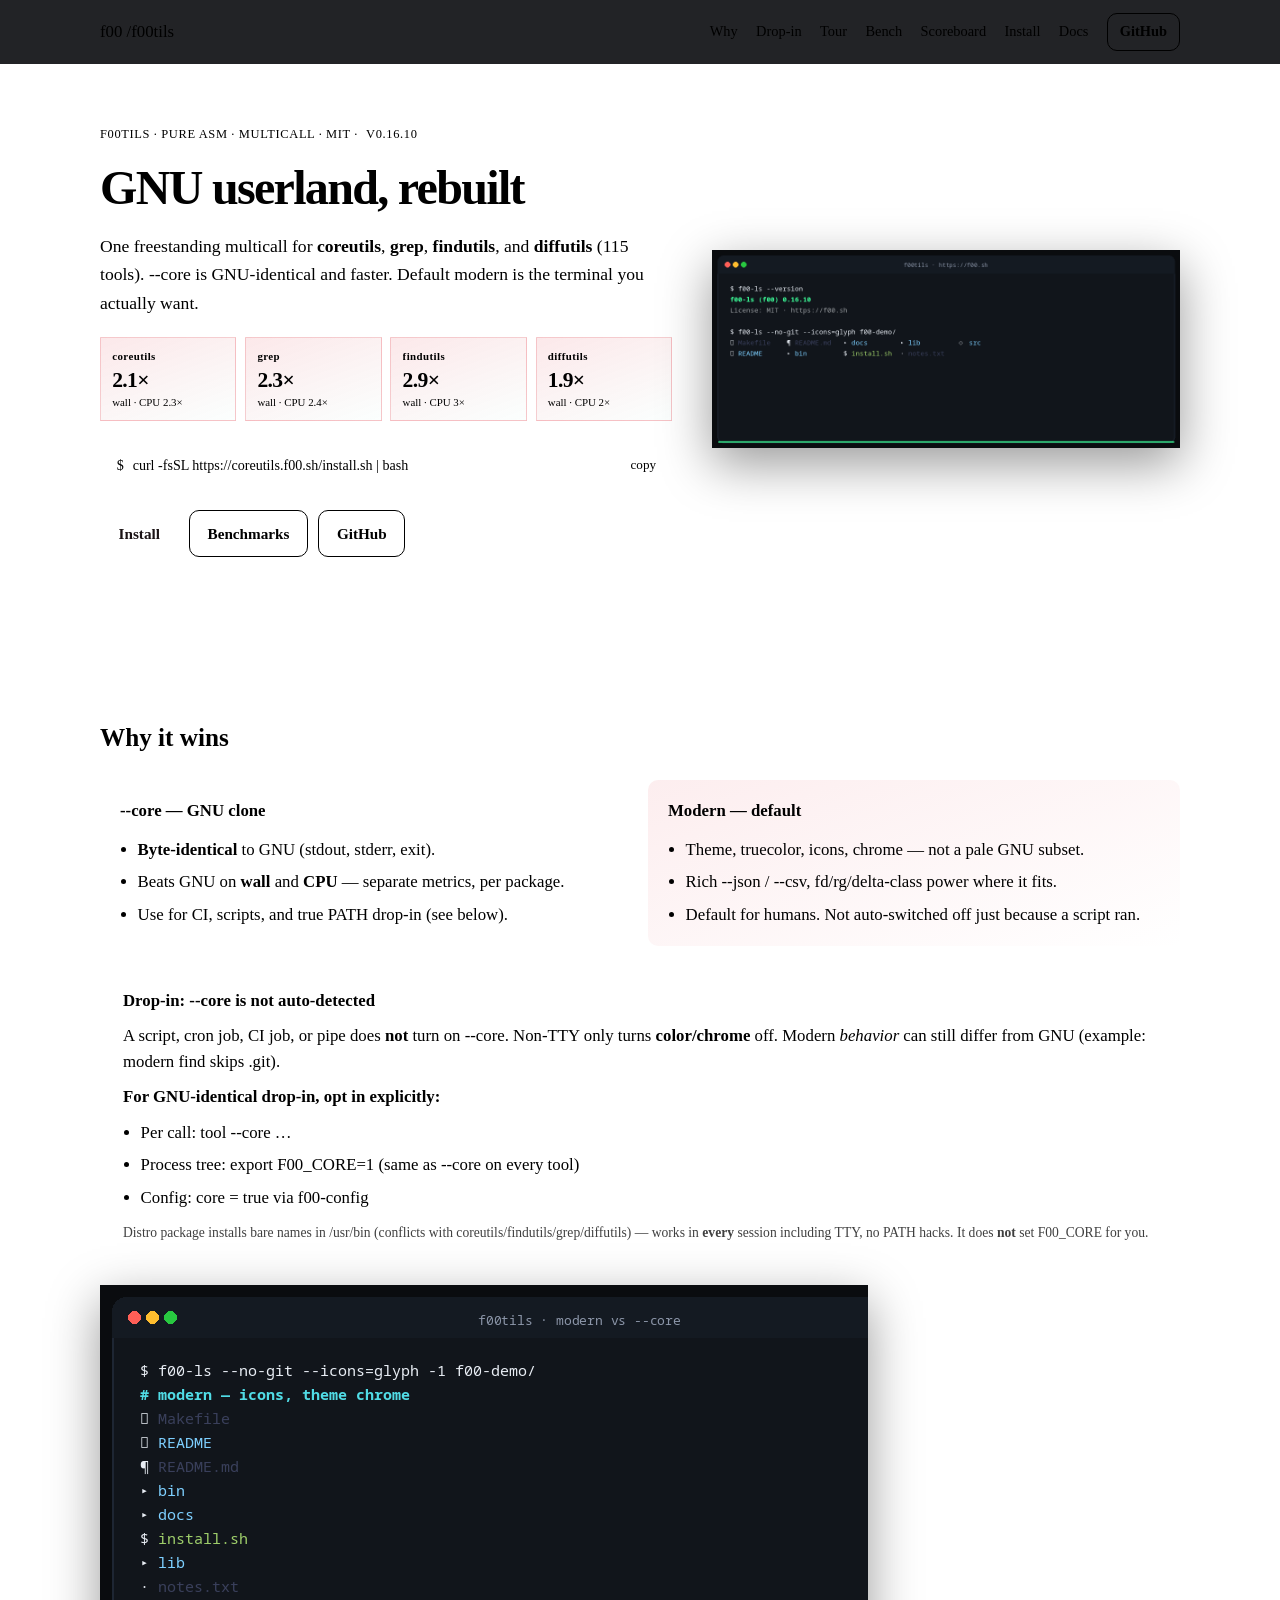
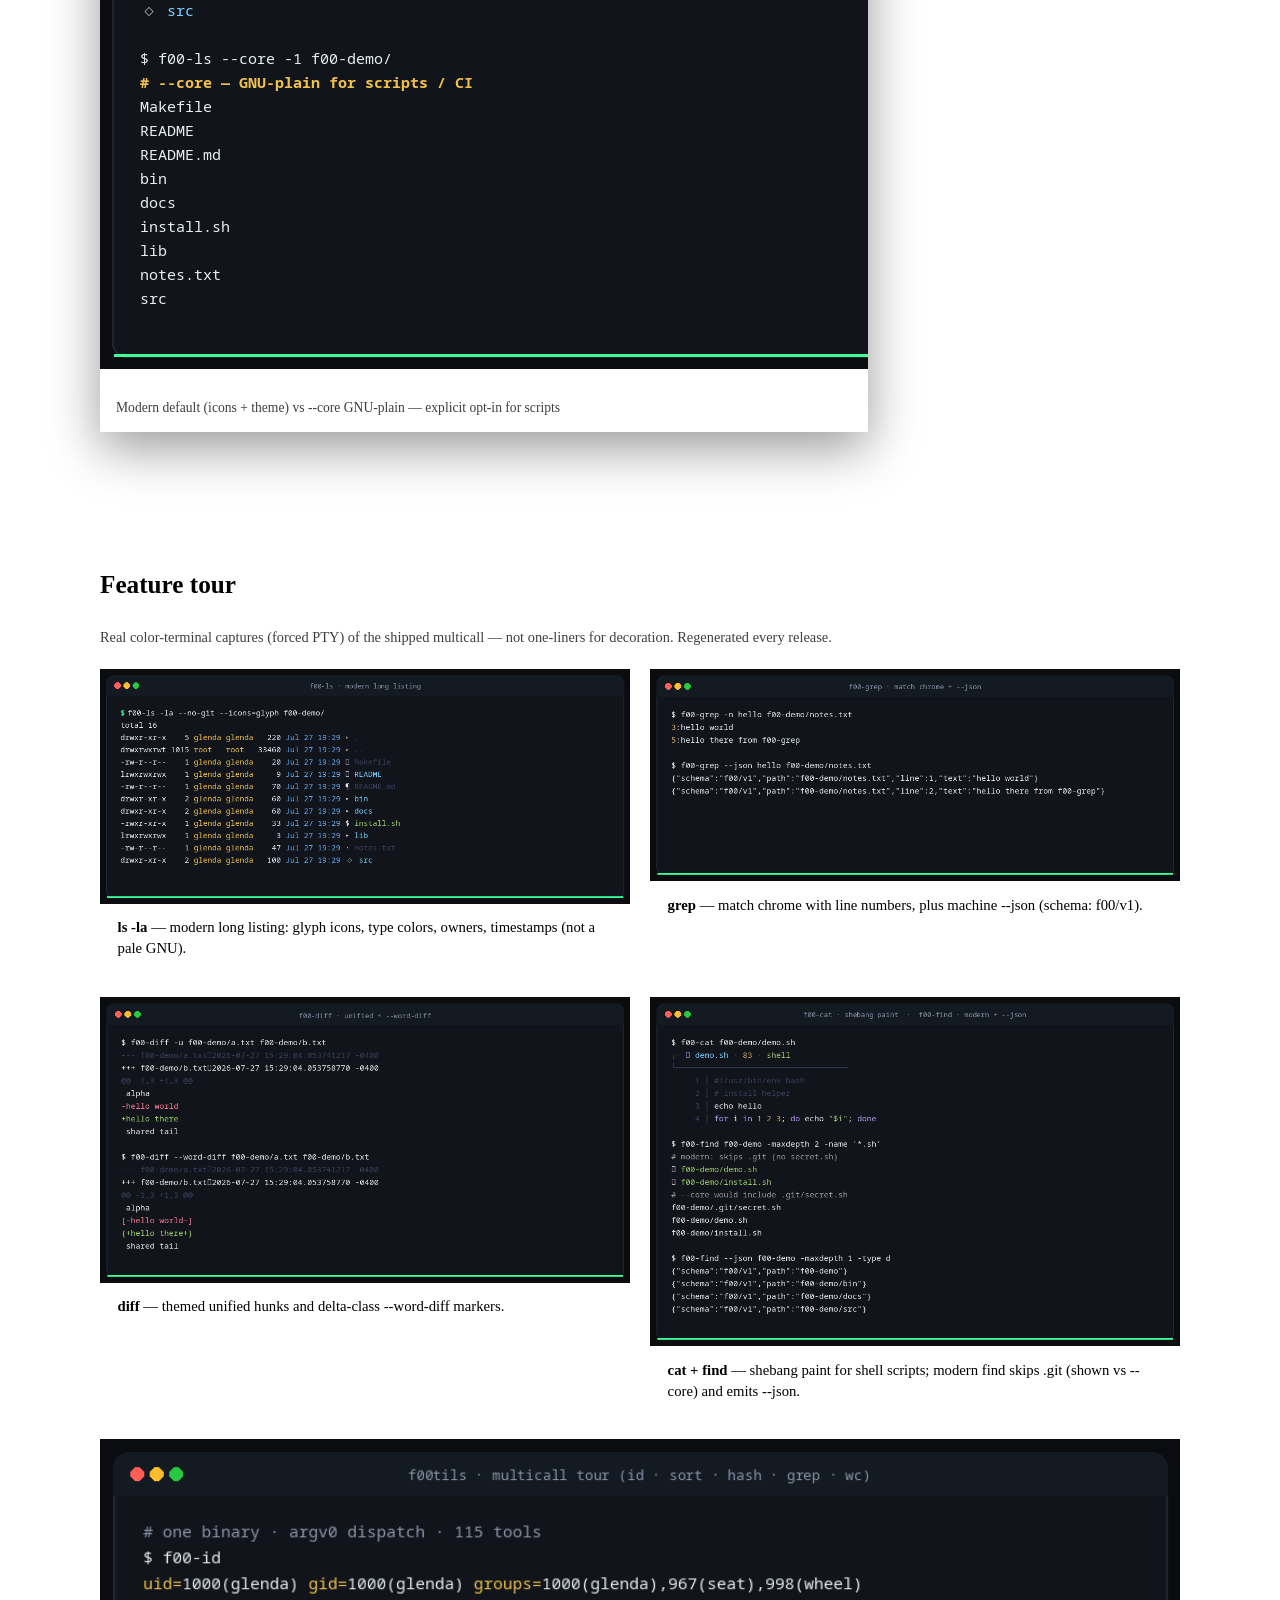
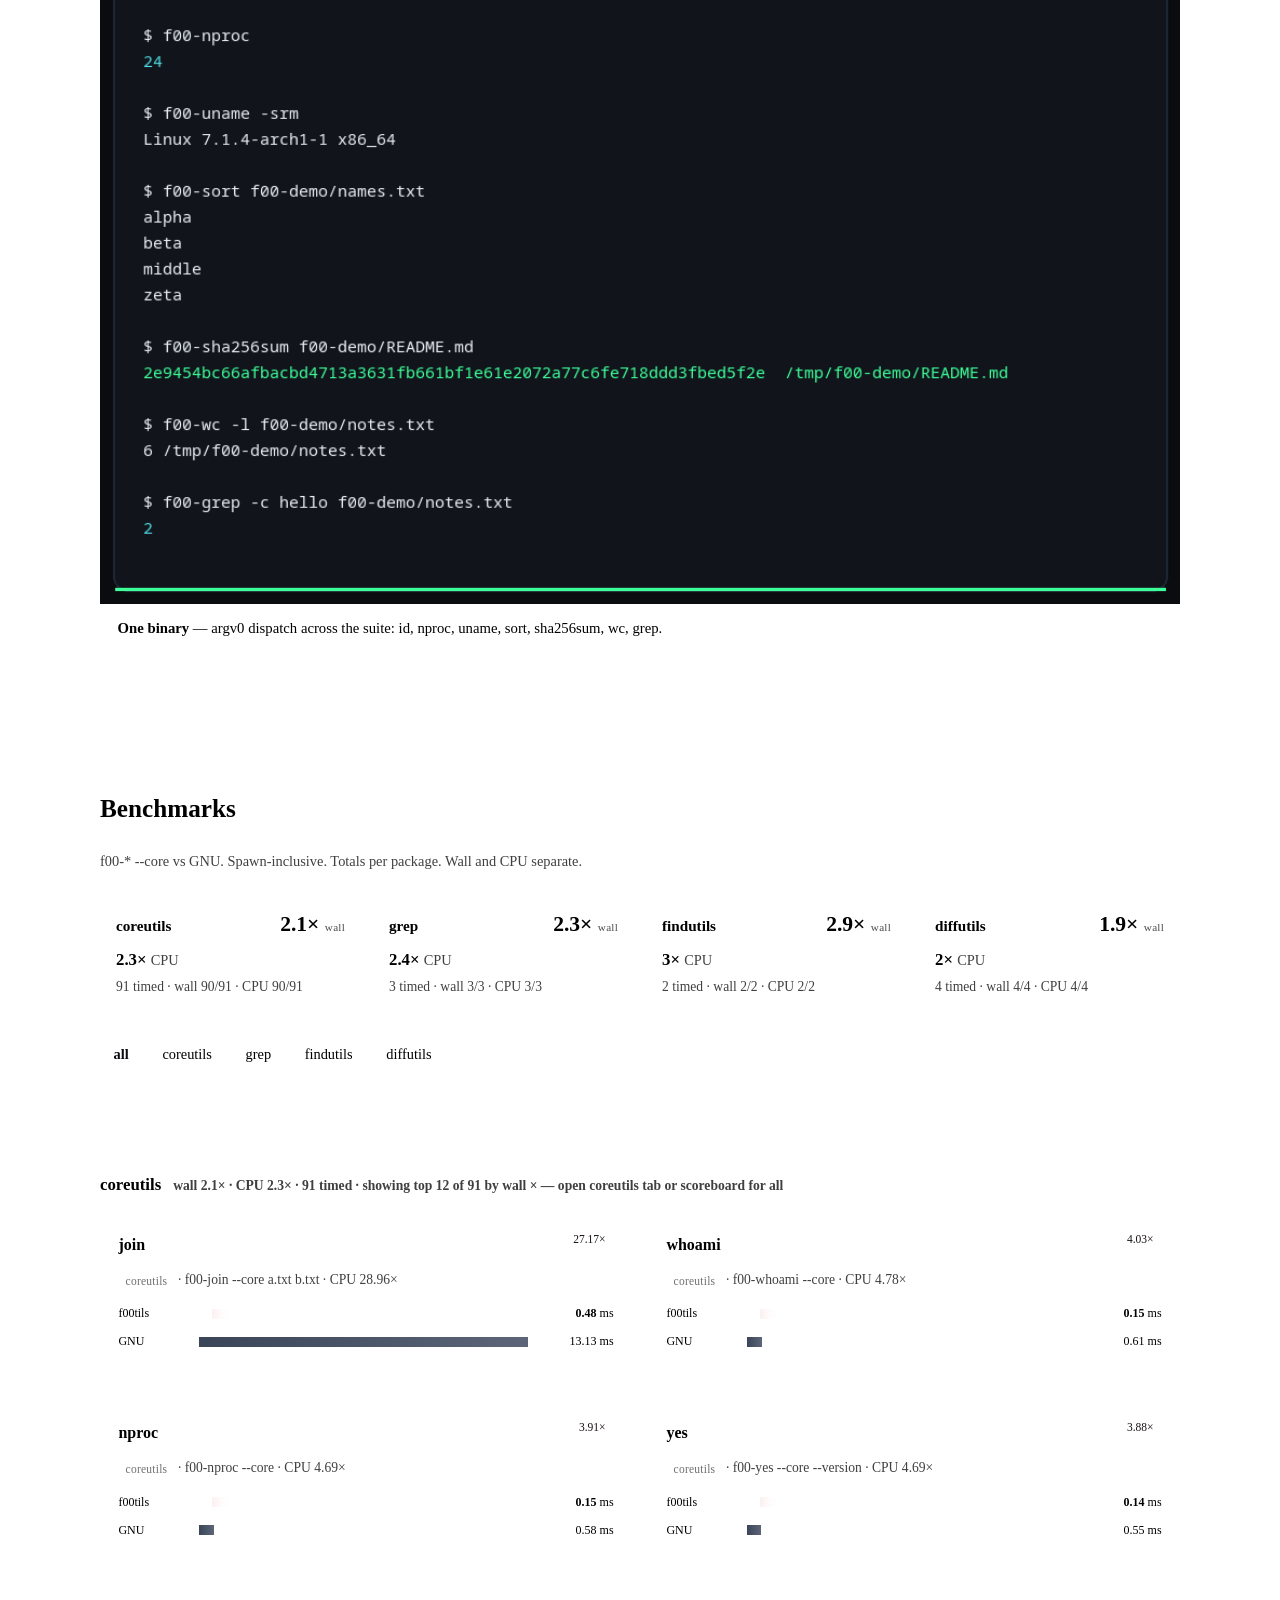
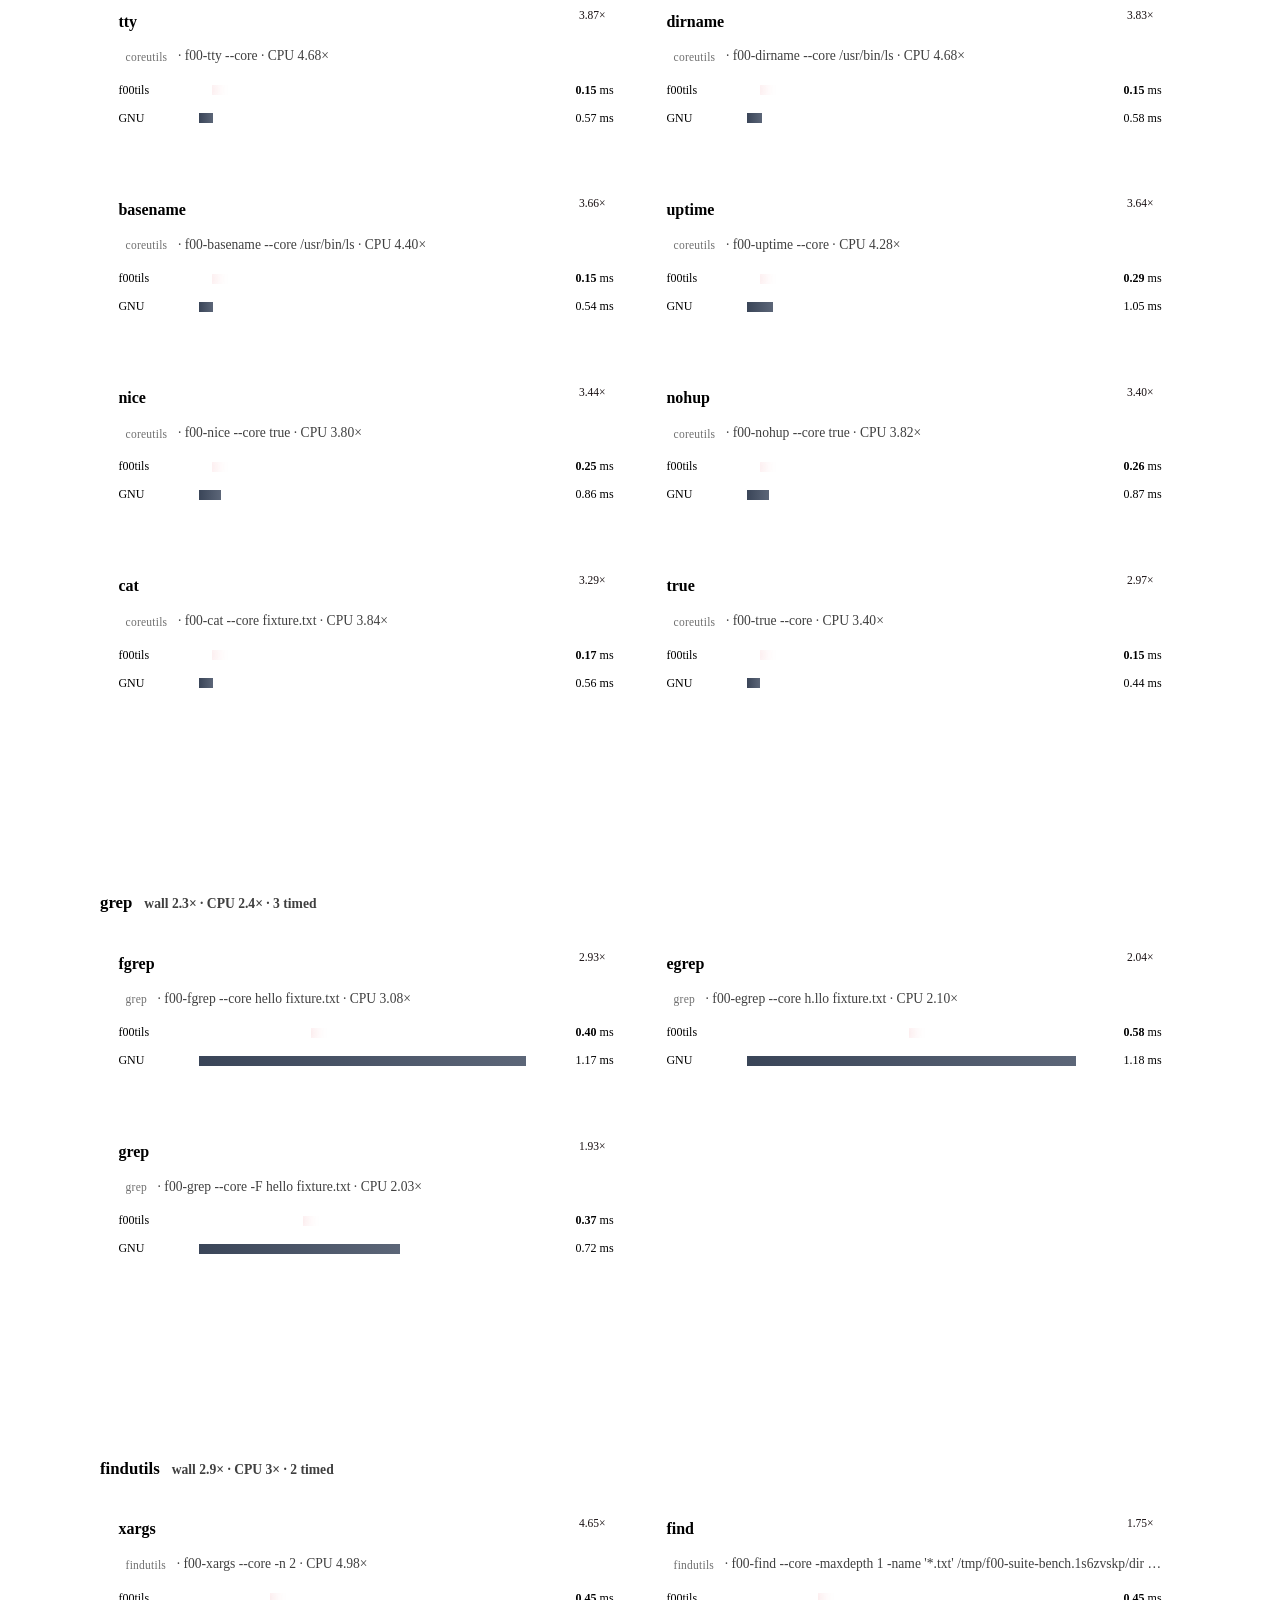
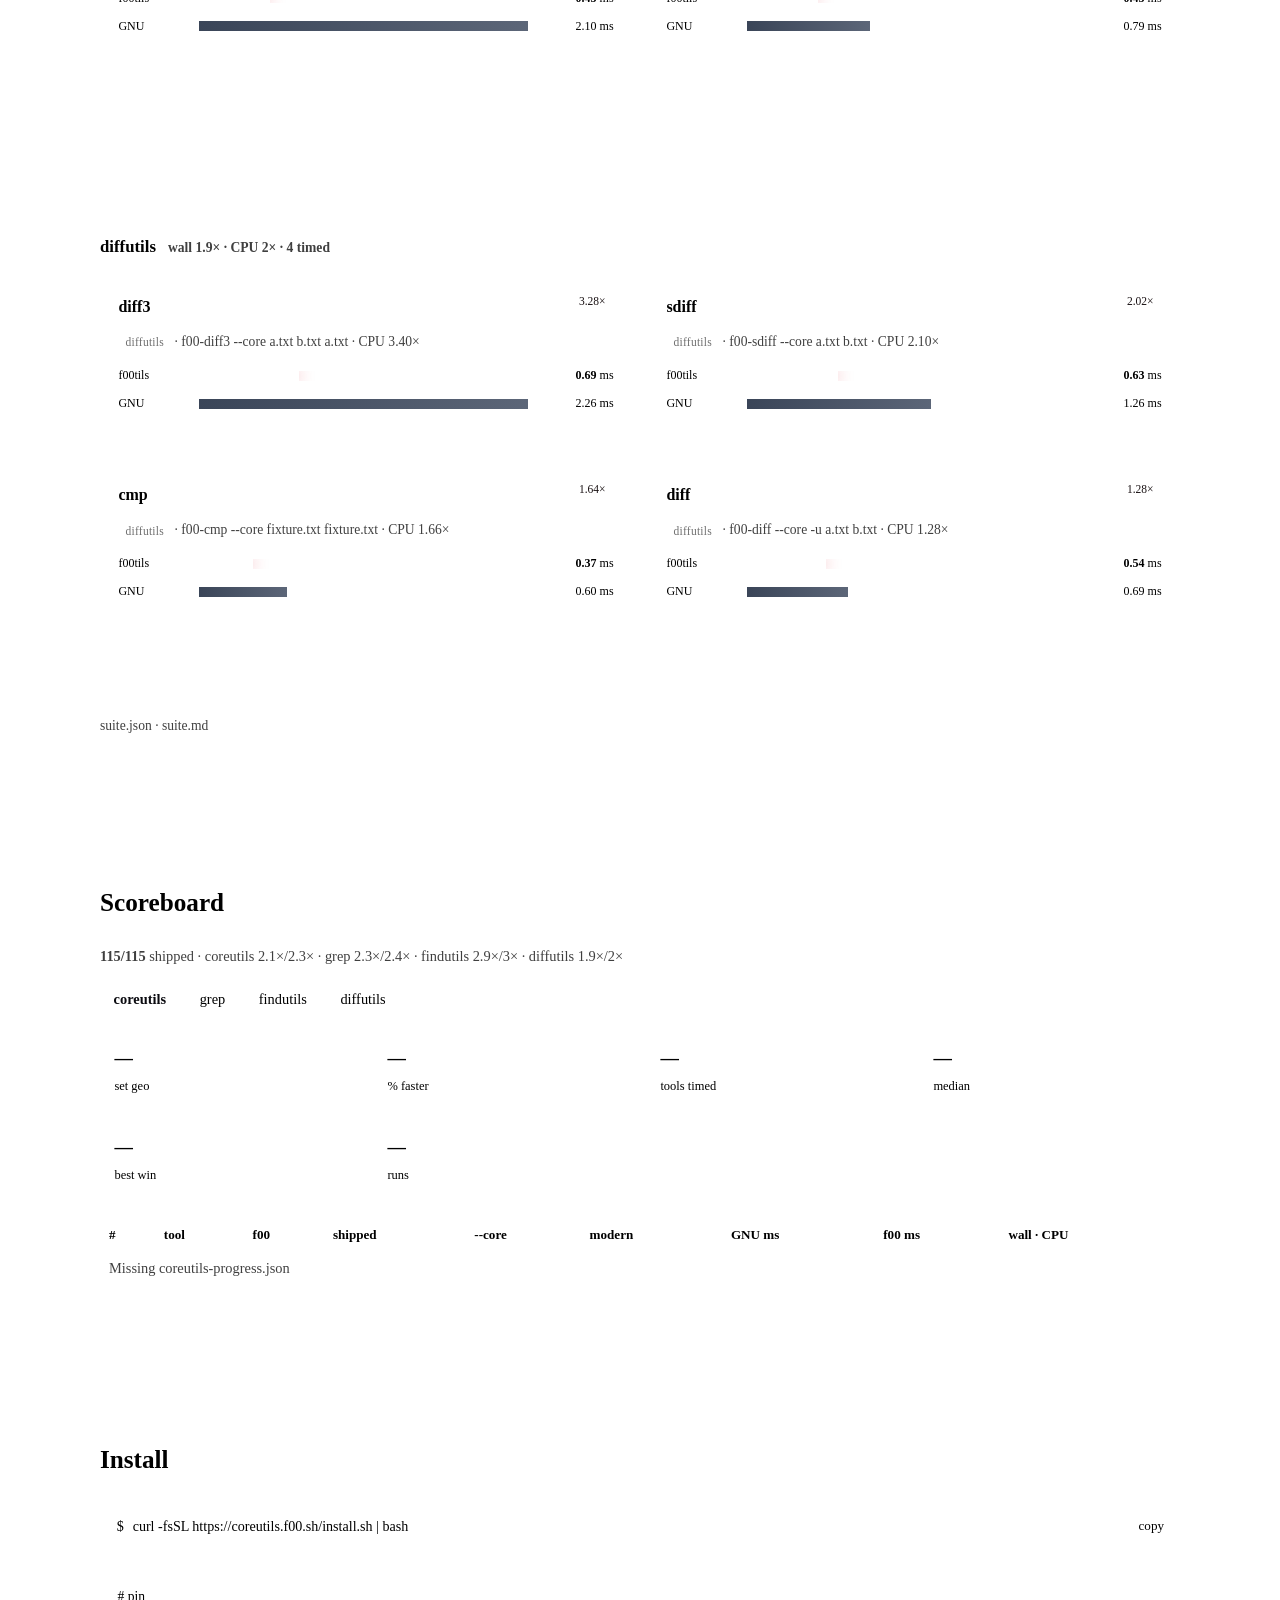
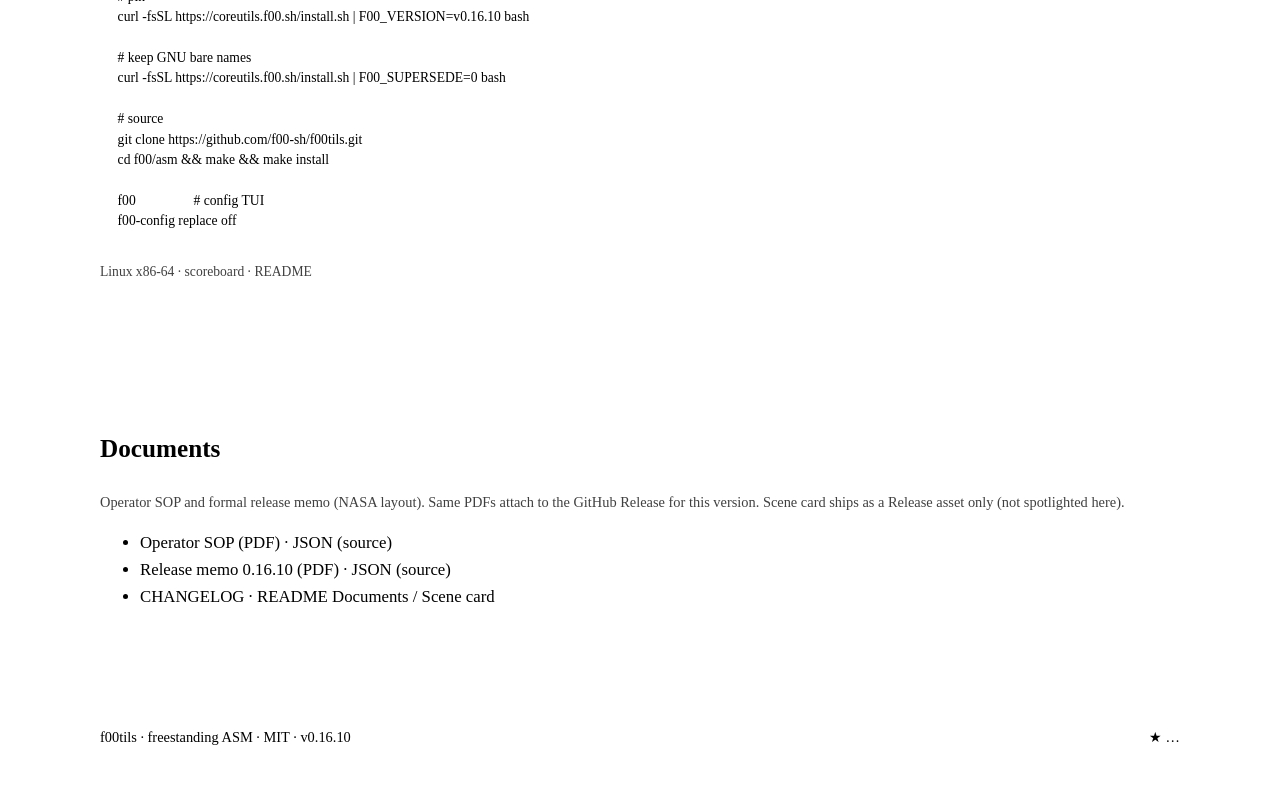
==== site/index.html @ 1bbc2651 "feat: f00 home logo + footer star counts" ====
<!DOCTYPE html>
<html lang="en">
<head>
  <meta charset="utf-8" />
  <meta name="viewport" content="width=device-width, initial-scale=1" />
  <title>f00tils — freestanding assembly GNU userland</title>
  <meta name="description" content="115 GNU tools in one freestanding x86-64 ASM multicall. --core: byte-identical and faster. Modern: themed terminal UX." />
  <meta name="theme-color" content="#2096EE" />
  <link rel="canonical" href="https://coreutils.f00.sh/" />
  <link rel="icon" href="assets/favicon.svg" type="image/svg+xml" />
  <link rel="icon" href="assets/favicon-32.png" type="image/png" sizes="32x32" />
  <link rel="apple-touch-icon" href="assets/apple-touch-icon.png" sizes="180x180" />
  <link rel="manifest" href="manifest.webmanifest" />
  <meta property="og:title" content="f00tils" />
  <meta property="og:description" content="--core beats GNU wall+CPU. Modern default is the terminal you want." />
  <meta property="og:url" content="https://coreutils.f00.sh/" />
  <meta property="og:image" content="https://coreutils.f00.sh/assets/og.png" />
  <meta name="twitter:card" content="summary_large_image" />
  <meta name="twitter:image" content="https://coreutils.f00.sh/assets/og.png" />
  <link rel="stylesheet" href="https://f00.sh/theme/f00-theme.css" />
  <link rel="stylesheet" href="styles.css" />
</head>
<body>
  <a class="skip-link" href="#main">Skip to content</a>
  <header class="site-header">
    <div class="wrap header-inner">
      <a class="brand" href="https://f00.sh/" aria-label="f00 home">
        <span class="brand-mark">f00</span>
        <span class="brand-sub">/f00tils</span>
      </a>
      <nav class="site-nav nav" id="site-nav" aria-label="Primary">
        <a href="#why">Why</a>
        <a href="#drop-in">Drop-in</a>
        <a href="#tour">Tour</a>
        <a href="#benchmarks">Bench</a>
        <a href="#scoreboard">Scoreboard</a>
        <a href="#install">Install</a>
        <a href="#documents">Docs</a>
        <a class="btn btn-ghost btn-sm" href="https://github.com/f00-sh/f00tils">GitHub</a>
      </nav>
    </div>
  </header>

  <main id="main">
    <section class="hero" id="top">
      <div class="wrap hero-grid">
        <div class="hero-copy">
          <p class="eyebrow">f00tils · pure ASM · multicall · MIT · <span data-version>v0.16.10</span></p>
          <h1>GNU userland, rebuilt</h1>
          <p class="lead">
            One freestanding multicall for <strong>coreutils</strong>, <strong>grep</strong>,
            <strong>findutils</strong>, and <strong>diffutils</strong> (115 tools).
            <code class="mono">--core</code> is GNU-identical and faster.
            Default modern is the terminal you actually want.
          </p>

          <div class="hero-pkg-grid" id="hero-pkg-grid" aria-label="Speed vs GNU by package">
            <article class="hero-pkg-tile" data-pkg="coreutils">
              <span class="hero-pkg-name">coreutils</span>
              <span class="hero-pkg-wall">2.6×</span>
              <span class="hero-pkg-meta">wall · CPU 2.8×</span>
            </article>
            <article class="hero-pkg-tile" data-pkg="grep">
              <span class="hero-pkg-name">grep</span>
              <span class="hero-pkg-wall">9×</span>
              <span class="hero-pkg-meta">wall · CPU 10.1×</span>
            </article>
            <article class="hero-pkg-tile" data-pkg="findutils">
              <span class="hero-pkg-name">findutils</span>
              <span class="hero-pkg-wall">3.6×</span>
              <span class="hero-pkg-meta">wall · CPU 3.7×</span>
            </article>
            <article class="hero-pkg-tile" data-pkg="diffutils">
              <span class="hero-pkg-name">diffutils</span>
              <span class="hero-pkg-wall">2×</span>
              <span class="hero-pkg-meta">wall · CPU 2.1×</span>
            </article>
          </div>

          <div class="install-block">
            <div class="install-row">
              <div class="install-cmd">
                <span class="dollar">$</span>
                <code id="install-line">curl -fsSL https://coreutils.f00.sh/install.sh | bash</code>
              </div>
              <button type="button" class="copy-btn" data-copy="#install-line">copy</button>
            </div>
          </div>
          <div class="hero-actions">
            <a class="btn btn-primary" href="#install">Install</a>
            <a class="btn btn-ghost" href="#benchmarks">Benchmarks</a>
            <a class="btn btn-ghost" href="https://github.com/f00-sh/f00tils">GitHub</a>
          </div>
        </div>
        <div class="hero-visual">
          <figure class="shot-frame">
            <img
              class="shot"
              src="assets/screenshots/hero.png"
              width="1040"
              height="440"
              alt="f00tils 0.16.10 version and modern f00-ls with glyph icons in a color terminal"
              loading="eager"
            />
          </figure>
        </div>
      </div>
    </section>

    <section class="section" id="why">
      <div class="wrap">
        <h2>Why it wins</h2>
        <div class="why-grid">
          <article class="why-card">
            <h3><code class="mono">--core</code> — GNU clone</h3>
            <ul class="why-list">
              <li><strong>Byte-identical</strong> to GNU (stdout, stderr, exit).</li>
              <li>Beats GNU on <strong>wall</strong> and <strong>CPU</strong> — separate metrics, per package.</li>
              <li>Use for CI, scripts, and true PATH drop-in (see below).</li>
            </ul>
          </article>
          <article class="why-card why-card-accent">
            <h3>Modern — default</h3>
            <ul class="why-list">
              <li>Theme, truecolor, icons, chrome — not a pale GNU subset.</li>
              <li>Rich <code class="mono">--json</code> / <code class="mono">--csv</code>, fd/rg/delta-class power where it fits.</li>
              <li>Default for humans. Not auto-switched off just because a script ran.</li>
            </ul>
          </article>
        </div>

        <div class="callout core-callout" id="drop-in">
          <h3>Drop-in: <code class="mono">--core</code> is <strong>not</strong> auto-detected</h3>
          <p>
            A script, cron job, CI job, or pipe does <strong>not</strong> turn on <code class="mono">--core</code>.
            Non-TTY only turns <strong>color/chrome</strong> off. Modern <em>behavior</em> can still differ
            from GNU (example: modern <code class="mono">find</code> skips <code class="mono">.git</code>).
          </p>
          <p><strong>For GNU-identical drop-in, opt in explicitly:</strong></p>
          <ul class="why-list">
            <li>Per call: <code class="mono">tool --core …</code></li>
            <li>Process tree: <code class="mono">export F00_CORE=1</code> (same as <code class="mono">--core</code> on every tool)</li>
            <li>Config: <code class="mono">core = true</code> via <code class="mono">f00-config</code></li>
          </ul>
          <p class="muted small">
            Distro package installs bare names in <code class="mono">/usr/bin</code> (conflicts with
            coreutils/findutils/grep/diffutils) — works in <strong>every</strong> session including TTY,
            no PATH hacks. It does <strong>not</strong> set <code class="mono">F00_CORE</code> for you.
          </p>
        </div>

        <figure class="shot-frame why-shot">
          <img
            src="assets/screenshots/f00-core-vs-modern.png"
            alt="Modern default vs --core side by side"
            width="960"
            height="684"
            loading="lazy"
          />
          <figcaption class="muted small">Modern default (icons + theme) vs <code class="mono">--core</code> GNU-plain — explicit opt-in for scripts</figcaption>
        </figure>
      </div>
    </section>

    <section class="section" id="tour">
      <div class="wrap">
        <h2>Feature tour</h2>
        <p class="muted">
          Real color-terminal captures (forced PTY) of the shipped multicall — not one-liners for decoration.
          Regenerated every release.
        </p>
        <div class="shot-grid feature-shots">
          <figure class="shot-card">
            <img
              src="assets/screenshots/f00-ls-la.png"
              alt="f00-ls long listing with glyph icons and theme colors"
              width="1040"
              height="460"
              loading="lazy"
            />
            <figcaption>
              <strong><code class="mono">ls -la</code></strong> —
              modern long listing: glyph icons, type colors, owners, timestamps (not a pale GNU).
            </figcaption>
          </figure>
          <figure class="shot-card">
            <img
              src="assets/screenshots/f00-grep.png"
              alt="f00-grep match highlight and JSON output"
              width="1000"
              height="400"
              loading="lazy"
            />
            <figcaption>
              <strong><code class="mono">grep</code></strong> —
              match chrome with line numbers, plus machine <code class="mono">--json</code> (<code class="mono">schema: f00/v1</code>).
            </figcaption>
          </figure>
          <figure class="shot-card">
            <img
              src="assets/screenshots/f00-diff.png"
              alt="f00-diff unified color and word-diff"
              width="1000"
              height="540"
              loading="lazy"
            />
            <figcaption>
              <strong><code class="mono">diff</code></strong> —
              themed unified hunks and delta-class <code class="mono">--word-diff</code> markers.
            </figcaption>
          </figure>
          <figure class="shot-card">
            <img
              src="assets/screenshots/f00-cat-find.png"
              alt="f00-cat shebang syntax paint and f00-find modern skip plus json"
              width="1000"
              height="660"
              loading="lazy"
            />
            <figcaption>
              <strong><code class="mono">cat</code> + <code class="mono">find</code></strong> —
              shebang paint for shell scripts; modern find skips <code class="mono">.git</code> (shown vs <code class="mono">--core</code>) and emits <code class="mono">--json</code>.
            </figcaption>
          </figure>
          <figure class="shot-card">
            <img
              src="assets/screenshots/f00-suite.png"
              alt="Multicall tour across id sort hash grep wc"
              width="1000"
              height="708"
              loading="lazy"
            />
            <figcaption>
              <strong>One binary</strong> —
              <code class="mono">argv0</code> dispatch across the suite: id, nproc, uname, sort, sha256sum, wc, grep.
            </figcaption>
          </figure>
        </div>
      </div>
    </section>

    <section class="section" id="benchmarks">
      <div class="wrap">
        <h2>Benchmarks</h2>
        <p class="muted">
          <code class="mono">f00-* --core</code> vs GNU. Spawn-inclusive.
          Totals per package. Wall and CPU separate.
        </p>
        <div class="pkg-cards" id="pkg-cards" aria-live="polite"></div>
        <div class="pkg-tabs" id="race-pkg-tabs" role="tablist" aria-label="Package filter">
          <button type="button" class="pkg-tab active" data-race-pkg="all" role="tab">all</button>
          <button type="button" class="pkg-tab" data-race-pkg="coreutils" role="tab">coreutils</button>
          <button type="button" class="pkg-tab" data-race-pkg="grep" role="tab">grep</button>
          <button type="button" class="pkg-tab" data-race-pkg="findutils" role="tab">findutils</button>
          <button type="button" class="pkg-tab" data-race-pkg="diffutils" role="tab">diffutils</button>
        </div>
        <div id="race-grid" aria-live="polite"></div>
        <p class="muted small bench-foot-links">
          <a href="bench/suite.json">suite.json</a> · <a href="bench/suite.md">suite.md</a>
        </p>
      </div>
    </section>

    <section class="section" id="scoreboard">
      <div class="wrap">
        <h2>Scoreboard</h2>
        <p class="muted">
          <strong>115/115</strong> shipped ·
          <span id="scoreboard-speed-claim">per-set speed vs GNU</span>
        </p>
        <div class="pkg-tabs" id="pkg-tabs" role="tablist">
          <button type="button" class="pkg-tab active" data-pkg="coreutils" role="tab">coreutils</button>
          <button type="button" class="pkg-tab" data-pkg="grep" role="tab">grep</button>
          <button type="button" class="pkg-tab" data-pkg="findutils" role="tab">findutils</button>
          <button type="button" class="pkg-tab" data-pkg="diffutils" role="tab">diffutils</button>
        </div>
        <div class="stat-row" id="bench-stats" hidden>
          <div class="stat"><span class="stat-val" id="stat-overall">—</span><span class="stat-lbl" id="stat-overall-lbl">set geo</span></div>
          <div class="stat"><span class="stat-val" id="stat-pct">—</span><span class="stat-lbl">% faster</span></div>
          <div class="stat"><span class="stat-val" id="stat-tools">—</span><span class="stat-lbl">tools timed</span></div>
          <div class="stat"><span class="stat-val" id="stat-median">—</span><span class="stat-lbl">median</span></div>
          <div class="stat"><span class="stat-val" id="stat-best">—</span><span class="stat-lbl">best win</span></div>
          <div class="stat"><span class="stat-val" id="stat-n">—</span><span class="stat-lbl">runs</span></div>
        </div>
        <div class="table-wrap">
          <table class="matrix compact" id="scoreboard-table">
            <thead>
              <tr>
                <th>#</th>
                <th>tool</th>
                <th>f00</th>
                <th>shipped</th>
                <th><code>--core</code></th>
                <th>modern</th>
                <th>GNU ms</th>
                <th>f00 ms</th>
                <th>wall · CPU</th>
              </tr>
            </thead>
            <tbody id="scoreboard-body">
              <tr><td colspan="9" class="muted">Loading…</td></tr>
            </tbody>
          </table>
        </div>
      </div>
    </section>

    <section class="section" id="install">
      <div class="wrap">
        <h2>Install</h2>
        <div class="install-block">
          <div class="install-row">
            <div class="install-cmd">
              <span class="dollar">$</span>
              <code id="install-line-2">curl -fsSL https://coreutils.f00.sh/install.sh | bash</code>
            </div>
            <button type="button" class="copy-btn" data-copy="#install-line-2">copy</button>
          </div>
        </div>
        <pre class="code-block"><code># pin
curl -fsSL https://coreutils.f00.sh/install.sh | F00_VERSION=v0.16.10 bash

# keep GNU bare names
curl -fsSL https://coreutils.f00.sh/install.sh | F00_SUPERSEDE=0 bash

# source
git clone https://github.com/f00-sh/f00tils.git
cd f00/asm &amp;&amp; make &amp;&amp; make install

f00                 # config TUI
f00-config replace off</code></pre>
        <p class="muted small">
          Linux x86-64 · <a href="#scoreboard">scoreboard</a> ·
          <a href="https://github.com/f00-sh/f00tils#readme">README</a>
        </p>
      </div>
    </section>

    <section class="section" id="documents">
      <div class="wrap">
        <h2>Documents</h2>
        <p class="muted">Operator SOP and formal release memo (NASA layout). Same PDFs attach to the GitHub Release for this version. Scene card ships as a Release asset only (not spotlighted here).</p>
        <ul>
          <li><a href="https://dist.f00.sh/f00tils/current/sop-f00tils-ops.pdf">Operator SOP (PDF)</a>
            · <a href="https://github.com/f00-sh/f00tils/blob/main/docs/sop-f00tils-ops.json">JSON (source)</a></li>
          <li><a href="https://dist.f00.sh/f00tils/0.16.10/memo-release-0.16.10.pdf">Release memo 0.16.10 (PDF)</a>
            · <a href="https://github.com/f00-sh/f00tils/blob/main/docs/memo-release-0.16.10.json">JSON (source)</a></li>
          <li><a href="https://github.com/f00-sh/f00tils/blob/main/CHANGELOG.md">CHANGELOG</a>
            · <a href="https://github.com/f00-sh/f00tils#readme">README Documents / Scene card</a></li>
        </ul>
      </div>
    </section>
  </main>

    <footer class="site-footer foot">
    <div class="wrap footer-inner" style="display:flex;justify-content:space-between;gap:1rem;flex-wrap:wrap;align-items:baseline;">
      <p>f00tils · freestanding ASM · MIT · <span data-version>v0.16.10</span></p>
      <a class="foot-stars" href="https://github.com/f00-sh/f00tils" rel="noopener" data-f00-stars data-repo="f00-sh/f00tils">★ …</a>
    </div>
  </footer>
  <script src="app.js" defer></script>
  <script src="https://f00.sh/assets/f00-stars-v1.js" defer></script>
</body>
</html>
---- site/styles.css ----
/* Layout only. Brand shell: https://f00.sh/theme/f00-theme.css (sky / white boxes / poppy). */
/* Layout only. Brand: https://f00.sh/theme/f00-theme.css (ONE shared org CSS). */

/* Brand: https://f00.sh/theme/f00-theme.css — Heartbox · Onyx brand · zine body · chip headers */
:root {
  --shadow: 0 16px 48px rgba(0, 0, 0, 0.4);
  --radius: 10px;
  --max: 1080px;
  --header-h: 64px;
  --ease: cubic-bezier(0.16, 1, 0.3, 1);
}

*,
*::before,
*::after {
  box-sizing: border-box;
}

html {
  scroll-behavior: smooth;
  scroll-padding-top: calc(var(--header-h) + 12px);
}

@media (prefers-reduced-motion: reduce) {
  html {
    scroll-behavior: auto;
  }
}

body {
  margin: 0;
  min-height: 100vh;
  font-family: var(--font-body);
  font-size: 1.05rem;
  line-height: 1.6;
  color: var(--text);
  background: transparent;
  -webkit-font-smoothing: antialiased;
}

body.nav-open {
  overflow: hidden;
}

.sr-only {
  position: absolute;
  width: 1px;
  height: 1px;
  padding: 0;
  margin: -1px;
  overflow: hidden;
  clip: rect(0, 0, 0, 0);
  white-space: nowrap;
  border: 0;
}

.skip-link {
  position: absolute;
  left: 1rem;
  top: -100px;
  z-index: 100;
  padding: 0.5rem 0.85rem;
  background: var(--accent);
  color: var(--f00-ink, #1a1214);
  border-radius: var(--radius);
  font-weight: 600;
}

.skip-link:focus {
  top: 0.75rem;
}

a {
  color: var(--accent);
  text-decoration: none;
}

a:hover {
  color: var(--accent-hot);
  text-decoration: underline;
  text-underline-offset: 3px;
}

code,
pre,
.mono {
  font-family: var(--font-mono);
}

.wrap {
  width: min(100% - 2rem, var(--max));
  margin-inline: auto;
}

.muted {
  color: var(--text-dim);
  font-size: 0.95rem;
}

/* ── header ─────────────────────────────────────────────── */

.site-header {
  position: sticky;
  top: 0;
  z-index: 50;
  height: var(--header-h);
  border-bottom: 1px solid var(--border);
  background: rgba(10, 12, 15, 0.9);
  backdrop-filter: none;
  -webkit-backdrop-filter: none;
}

.header-inner {
  height: 100%;
  display: flex;
  align-items: center;
  justify-content: space-between;
  gap: 1rem;
}

.logo {
  display: inline-flex;
  align-items: center;
  gap: 0.55rem;
  font-family: var(--font-mono);
  font-weight: 600;
  font-size: 1.1rem;
  color: var(--text);
  text-decoration: none;
  letter-spacing: -0.02em;
}

.logo:hover {
  color: var(--text);
  text-decoration: none;
}

.logo-mark {
  width: 32px;
  height: 32px;
  border-radius: 0;
  flex-shrink: 0;
  box-shadow: 0 0 0 1px var(--border);
}

.logo .dot {
  color: var(--text-mute);
  font-weight: 400;
  font-size: 0.85em;
}

.nav {
  display: flex;
  align-items: center;
  gap: 0.25rem 1.15rem;
  flex-wrap: wrap;
}

.nav a {
  color: var(--text-dim);
  font-size: 0.9rem;
  text-decoration: none;
}

.nav a:hover {
  color: var(--text);
  text-decoration: none;
}

.menu-button {
  display: none;
  width: 42px;
  height: 42px;
  border-radius: var(--radius);
  border: 1px solid var(--border-strong);
  background: transparent;
  color: var(--text);
  cursor: pointer;
  align-items: center;
  justify-content: center;
}

.menu-bars,
.menu-bars::before,
.menu-bars::after {
  display: block;
  width: 18px;
  height: 2px;
  background: var(--text);
  border-radius: 0;
  position: relative;
}

.menu-bars::before,
.menu-bars::after {
  content: "";
  position: absolute;
  left: 0;
}

.menu-bars::before {
  top: -6px;
}

.menu-bars::after {
  top: 6px;
}

@media (max-width: 760px) {
  .menu-button {
    display: inline-flex;
  }

  .site-nav {
    display: none;
    position: absolute;
    top: var(--header-h);
    left: 0;
    right: 0;
    flex-direction: column;
    align-items: stretch;
    gap: 0;
    padding: 0.75rem 1rem 1rem;
    background: rgba(10, 12, 15, 0.98);
    border-bottom: 1px solid var(--border);
  }

  .site-nav.open {
    display: flex;
  }

  .site-nav a {
    padding: 0.75rem 0.5rem;
    border-bottom: 1px solid var(--border);
  }
}

/* ── buttons ────────────────────────────────────────────── */

.btn {
  display: inline-flex;
  align-items: center;
  justify-content: center;
  gap: 0.45rem;
  padding: 0.65rem 1.1rem;
  border-radius: var(--radius);
  font-family: var(--font-body);
  font-size: 0.95rem;
  font-weight: 550;
  border: 1px solid transparent;
  cursor: pointer;
  text-decoration: none;
  transition: background 0.15s ease, border-color 0.15s ease, color 0.15s ease;
}

.btn:hover {
  text-decoration: none;
}

.btn-primary {
  background: var(--accent);
  color: var(--f00-ink, #1a1214);
  border-color: transparent;
}

.btn-primary:hover {
  background: var(--accent-hot);
  color: var(--f00-ink, #1a1214);
}

.btn-ghost {
  background: transparent;
  color: var(--text);
  border-color: var(--border-strong);
}

.btn-ghost:hover {
  border-color: var(--accent);
  color: var(--accent);
  background: var(--accent-dim);
}

.btn-sm {
  padding: 0.4rem 0.75rem;
  font-size: 0.85rem;
}

/* ── install row ────────────────────────────────────────── */

.install-block {
  margin: 0 0 1.25rem;
}

.install-version-label {
  display: flex;
  flex-wrap: wrap;
  align-items: center;
  gap: 0.45rem 0.6rem;
  margin: 0 0 0.55rem;
  font-size: 0.88rem;
  color: var(--text-dim);
}

.version-pill {
  display: inline-flex;
  align-items: center;
  padding: 0.22rem 0.65rem;
  border-radius: 0;
  border: 1px solid rgba(224, 32, 48, 0.35);
  background: var(--accent-dim);
  color: var(--accent);
  font-family: var(--font-mono);
  font-size: 0.85rem;
  font-weight: 500;
  text-decoration: none;
}

.version-pill:hover {
  color: var(--accent-hot);
  border-color: var(--accent);
  text-decoration: none;
}

.install-row {
  display: flex;
  flex-wrap: wrap;
  gap: 0.5rem;
  align-items: stretch;
}

.install-row-lg .install-cmd {
  font-size: 0.92rem;
  padding: 1rem 1.15rem;
}

.install-cmd {
  flex: 1 1 240px;
  display: flex;
  align-items: center;
  gap: 0.55rem;
  padding: 0.85rem 1.05rem;
  background: var(--code-bg);
  border: 1px solid var(--border-strong);
  border-radius: var(--radius);
  font-family: var(--font-mono);
  font-size: 0.88rem;
  overflow-x: auto;
}

.install-cmd .dollar {
  color: var(--accent);
  flex-shrink: 0;
}

.install-cmd code {
  color: var(--text);
  white-space: nowrap;
}

.copy-btn {
  padding: 0 1rem;
  border-radius: var(--radius);
  border: 1px solid var(--border-strong);
  background: transparent;
  color: var(--text-dim);
  font-family: var(--font-mono);
  font-size: 0.82rem;
  cursor: pointer;
  transition: color 0.15s, border-color 0.15s, background 0.15s;
}

.copy-btn:hover {
  color: var(--accent);
  border-color: var(--accent);
}

.copy-btn.copied {
  color: var(--f00-ink, #1a1214);
  background: var(--accent);
  border-color: var(--accent);
}

/* ── hero ───────────────────────────────────────────────── */

.hero {
  padding: 3.5rem 0 4rem;
  border-bottom: 1px solid var(--border);
  background:
    radial-gradient(ellipse 70% 50% at 15% 0%, rgba(224, 32, 48, 0.07), transparent 55%),
    var(--bg);
}

.hero-grid {
  display: grid;
  grid-template-columns: 1.1fr 0.9fr;
  gap: 2.5rem;
  align-items: center;
}

.eyebrow {
  display: inline-flex;
  align-items: center;
  gap: 0.5rem;
  font-family: var(--font-mono);
  font-size: 0.78rem;
  letter-spacing: 0.05em;
  text-transform: uppercase;
  color: var(--accent);
  margin: 0 0 1rem;
}

.hero h1 {
  margin: 0 0 1.1rem;
  font-size: clamp(2.1rem, 4.5vw, 3rem);
  font-weight: 650;
  letter-spacing: -0.035em;
  line-height: 1.12;
}

.lead {
  margin: 0 0 1.25rem;
  font-size: 1.1rem;
  color: var(--text-dim);
  max-width: 38rem;
}

.hero-actions {
  display: flex;
  flex-wrap: wrap;
  gap: 0.65rem;
  margin-bottom: 1.25rem;
}

.hero-pills {
  display: flex;
  flex-wrap: wrap;
  gap: 0.45rem;
  list-style: none;
  margin: 0;
  padding: 0;
}

.hero-pills li {
  font-family: var(--font-mono);
  font-size: 0.75rem;
  color: var(--text-dim);
  border: 1px solid var(--border);
  background: transparent;
  padding: 0.28rem 0.6rem;
  border-radius: 0;
}

@media (max-width: 900px) {
  .hero-grid {
    grid-template-columns: 1fr;
  }
}

/* ── terminal ───────────────────────────────────────────── */

.term {
  background: var(--code-bg);
  border: 1px solid var(--border-strong);
  border-radius: 0;
  box-shadow: var(--shadow);
  overflow: hidden;
}

.term-bar {
  display: flex;
  align-items: center;
  gap: 0.4rem;
  padding: 0.65rem 0.9rem;
  border-bottom: 1px solid var(--border);
  background: transparent;
}

.term-bar i {
  width: 10px;
  height: 10px;
  border-radius: 0;
  background: var(--border-strong);
}

.term-bar i:nth-child(1) {
  background: #ffffff;
}
.term-bar i:nth-child(2) {
  background: #b3b3b3;
}
.term-bar i:nth-child(3) {
  background: #666666;
}

.term-title {
  margin-left: 0.5rem;
  font-family: var(--font-mono);
  font-size: 0.75rem;
  color: var(--text-mute);
}

.term-body {
  margin: 0;
  padding: 1rem 1.1rem 1.15rem;
  font-family: var(--font-mono);
  font-size: 0.82rem;
  line-height: 1.55;
  overflow-x: auto;
  color: var(--text);
  white-space: pre;
}

/* ANSI-ish sample colors */
.term-body .c {
  color: var(--accent);
}
.term-body .w {
  color: var(--text);
}
.term-body .d {
  color: #6ea8fe;
}
.term-body .y {
  color: #f0c14a;
}
.term-body .x {
  color: #e8a0bf;
}
.term-body .g {
  color: var(--accent);
}
.term-body .m {
  color: var(--text-mute);
}
.term-body .cy {
  color: #5ad4e6;
}
.term-body .jk {
  color: #ffffff;
}
.term-body .js {
  color: #f0c14a;
}
.term-body .jn {
  color: #6ea8fe;
}

/* ── sections ───────────────────────────────────────────── */

section {
  padding: 3.5rem 0;
  border-bottom: 1px solid var(--border);
}

.section-head {
  margin-bottom: 1.75rem;
  max-width: 40rem;
}

.section-head h2 {
  margin: 0 0 0.5rem;
  font-size: clamp(1.6rem, 3vw, 2rem);
  letter-spacing: -0.03em;
}

.section-head p {
  margin: 0;
  color: var(--text-dim);
  font-size: 1.05rem;
}

/* ── why / cards ────────────────────────────────────────── */

.why-grid,
.features-tight {
  display: grid;
  grid-template-columns: repeat(2, minmax(0, 1fr));
  gap: 1rem;
}

.card {
  padding: 1.25rem 1.35rem;
  background: transparent;
  border: 1px solid var(--border);
  border-radius: var(--radius);
}

.card h3 {
  margin: 0 0 0.45rem;
  font-size: 1.05rem;
  letter-spacing: -0.02em;
}

.card p {
  margin: 0;
  color: var(--text-dim);
  font-size: 0.95rem;
}

@media (max-width: 700px) {
  .why-grid,
  .features-tight {
    grid-template-columns: 1fr;
  }
}

/* ── comparison table ───────────────────────────────────── */

.compare-wrap {
  margin-top: 2rem;
  overflow-x: auto;
  border: 1px solid var(--border);
  border-radius: var(--radius);
  background: transparent;
}

.compare {
  width: 100%;
  border-collapse: collapse;
  font-size: 0.9rem;
  min-width: 560px;
}

.compare th,
.compare td {
  padding: 0.75rem 1rem;
  text-align: left;
  border-bottom: 1px solid var(--border);
  vertical-align: top;
}

.compare thead th {
  background: transparent;
  color: var(--text-dim);
  font-weight: 500;
  font-size: 0.82rem;
}

.compare tbody th {
  font-weight: 500;
  color: var(--text);
  white-space: nowrap;
}

.compare tbody tr:last-child th,
.compare tbody tr:last-child td {
  border-bottom: 0;
}

.compare td {
  color: var(--text-dim);
}

/* ── demos ──────────────────────────────────────────────── */

.demo-shell,
.bench-shell,
.install-shell {
  border: 1px solid var(--border);
  border-radius: 0;
  background: transparent;
  overflow: hidden;
}

.demo-tabs {
  display: flex;
  flex-wrap: wrap;
  gap: 0.35rem;
  padding: 0.75rem;
  border-bottom: 1px solid var(--border);
  background: transparent;
}

.demo-tabs [role="tab"] {
  appearance: none;
  border: 1px solid transparent;
  background: transparent;
  color: var(--text-dim);
  font-family: var(--font-mono);
  font-size: 0.8rem;
  padding: 0.45rem 0.85rem;
  border-radius: 0;
  cursor: pointer;
}

.demo-tabs [role="tab"]:hover {
  color: var(--text);
  background: rgba(255, 255, 255, 0.04);
}

.demo-tabs [role="tab"][aria-selected="true"] {
  color: var(--f00-ink, #1a1214);
  background: var(--accent);
  border-color: var(--accent);
}

.demo-term {
  border: 0;
  border-radius: 0;
  box-shadow: none;
}

/* ── benches ────────────────────────────────────────────── */

.rules-grid {
  display: grid;
  grid-template-columns: repeat(2, minmax(0, 1fr));
  gap: 1rem;
  margin-bottom: 1.25rem;
}

.rule-card {
  padding: 1.1rem 1.25rem;
  border: 1px solid var(--border);
  border-radius: var(--radius);
  background: transparent;
}

.rule-kicker {
  display: block;
  font-family: var(--font-mono);
  font-size: 0.72rem;
  letter-spacing: 0.06em;
  text-transform: uppercase;
  color: var(--accent);
  margin-bottom: 0.45rem;
}

.rule-card p {
  margin: 0 0 0.35rem;
}

.rule-card p:last-child {
  margin-bottom: 0;
}

@media (max-width: 700px) {
  .rules-grid {
    grid-template-columns: 1fr;
  }
}

.bench-pane {
  padding: 1.15rem;
}

.bench-pane-lead {
  margin: 0 0 1rem;
  color: var(--text-dim);
  font-size: 0.92rem;
}

.bench-grid.two {
  display: grid;
  grid-template-columns: repeat(2, minmax(0, 1fr));
  gap: 1rem;
}

@media (max-width: 800px) {
  .bench-grid.two {
    grid-template-columns: 1fr;
  }
}

/* ── hero package average tiles ─────────────────────────── */
.hero-pkg-grid {
  display: grid;
  grid-template-columns: repeat(4, minmax(0, 1fr));
  gap: 0.55rem;
  margin: 1.1rem 0 1.25rem;
  max-width: 36rem;
}

.hero-pkg-tile {
  display: flex;
  flex-direction: column;
  gap: 0.2rem;
  padding: 0.65rem 0.7rem;
  border-radius: 0;
  border: 1px solid rgba(224, 32, 48, 0.22);
  background: linear-gradient(
    160deg,
    rgba(224, 32, 48, 0.1),
    rgba(125, 255, 224, 0.03)
  );
  min-width: 0;
}

.hero-pkg-name {
  font-size: 0.68rem;
  font-weight: 600;
  letter-spacing: 0.04em;
  text-transform: lowercase;
  color: var(--text-dim);
  white-space: nowrap;
  overflow: hidden;
  text-overflow: ellipsis;
}

.hero-pkg-wall {
  font-family: var(--font-mono);
  font-size: 1.35rem;
  font-weight: 700;
  color: var(--accent);
  letter-spacing: -0.03em;
  line-height: 1.1;
}

.hero-pkg-meta {
  font-size: 0.68rem;
  color: var(--text-dim);
  line-height: 1.25;
}

@media (max-width: 700px) {
  .hero-pkg-grid {
    grid-template-columns: repeat(2, minmax(0, 1fr));
  }
}

/* ── why --core / modern ────────────────────────────────── */
.why-grid {
  display: grid;
  grid-template-columns: repeat(2, minmax(0, 1fr));
  gap: 1rem;
  margin: 1rem 0 1.5rem;
}

.why-card {
  padding: 1.15rem 1.25rem;
  border: 1px solid var(--border);
  border-radius: var(--radius);
  background: transparent;
}

.why-card-accent {
  border-color: rgba(224, 32, 48, 0.28);
  background: linear-gradient(
    160deg,
    rgba(224, 32, 48, 0.08),
    rgba(255, 255, 255, 0.02)
  );
}

.why-card h3 {
  margin: 0 0 0.75rem;
  font-size: 1.05rem;
}

.why-list {
  margin: 0;
  padding-left: 1.1rem;
  color: var(--text-dim);
  line-height: 1.55;
}

.why-list li {
  margin-bottom: 0.4rem;
}

.why-list li:last-child {
  margin-bottom: 0;
}

.why-list strong {
  color: var(--text);
}

.why-shot {
  margin: 0;
  max-width: 48rem;
}

.why-shot figcaption {
  margin-top: 0.5rem;
}

@media (max-width: 700px) {
  .why-grid {
    grid-template-columns: 1fr;
  }
}

/* ── per-package bench cards ─────────────────────────────── */
.pkg-cards {
  display: grid;
  grid-template-columns: repeat(auto-fit, minmax(11rem, 1fr));
  gap: 0.75rem;
  margin: 1.25rem 0 1.75rem;
}
.pkg-card {
  border: 1px solid var(--border);
  border-radius: 0;
  padding: 0.85rem 1rem;
  background: var(--card, rgba(255, 255, 255, 0.03));
}
.pkg-card header {
  display: flex;
  justify-content: space-between;
  align-items: baseline;
  gap: 0.5rem;
  margin-bottom: 0.35rem;
}
.pkg-name {
  font-weight: 600;
  font-size: 0.95rem;
  text-transform: lowercase;
}
.pkg-x {
  font-family: var(--font-mono);
  font-size: 1.35rem;
  font-weight: 700;
  color: var(--accent);
}
.pkg-x-sub {
  font-size: 0.7rem;
  font-weight: 500;
  opacity: 0.7;
  letter-spacing: 0.02em;
}
.pkg-cpu {
  margin: 0 0 0.25rem;
  font-family: var(--font-mono);
  font-size: 1.05rem;
}
.pkg-meta {
  margin: 0;
  line-height: 1.35;
}
.pkg-tabs {
  display: flex;
  flex-wrap: wrap;
  gap: 0.4rem;
  margin: 0 0 1rem;
}
.pkg-tab {
  border: 1px solid var(--border);
  background: transparent;
  color: inherit;
  border-radius: 0;
  padding: 0.35rem 0.85rem;
  font: inherit;
  font-size: 0.9rem;
  cursor: pointer;
}
.pkg-tab.active {
  background: var(--accent);
  color: #0b0b10;
  border-color: transparent;
  font-weight: 600;
}
.pkg-tag {
  display: inline-block;
  font-size: 0.72rem;
  text-transform: lowercase;
  letter-spacing: 0.02em;
  opacity: 0.75;
  border: 1px solid var(--border);
  border-radius: 0;
  padding: 0.05rem 0.45rem;
  vertical-align: middle;
}
.race-pkg {
  margin: 0 0 1.75rem;
}
.race-pkg-title {
  margin: 0 0 0.75rem;
  display: flex;
  flex-wrap: wrap;
  align-items: baseline;
  gap: 0.5rem 0.75rem;
}
.race-pkg-grid {
  margin: 0;
}

/* ── overall hero (benchmarks section) ──────────────────── */
.overall-hero {
  display: grid;
  grid-template-columns: auto 1fr;
  gap: 1.25rem 1.75rem;
  align-items: center;
  margin: 1.25rem 0 1.5rem;
  padding: 1.35rem 1.5rem;
  border-radius: calc(var(--radius) + 4px);
  border: 1px solid rgba(224, 32, 48, 0.22);
  background:
    radial-gradient(ellipse 80% 120% at 0% 0%, rgba(255, 255, 255, 0.12), transparent 55%),
    var(--bg-panel);
  box-shadow: var(--shadow);
}

.overall-num {
  display: flex;
  flex-direction: column;
  align-items: flex-start;
  min-width: 6.5rem;
}

.overall-x {
  font-family: var(--font-mono);
  font-size: clamp(2.4rem, 5vw, 3.4rem);
  font-weight: 700;
  color: var(--accent);
  line-height: 1;
  letter-spacing: -0.04em;
}

.overall-unit {
  margin-top: 0.35rem;
  font-size: 0.75rem;
  text-transform: uppercase;
  letter-spacing: 0.08em;
  color: var(--text-mute);
}

.overall-title {
  margin: 0 0 0.35rem;
  font-size: 1.15rem;
  font-weight: 600;
}

.overall-body p {
  margin: 0.2rem 0;
}

@media (max-width: 640px) {
  .overall-hero {
    grid-template-columns: 1fr;
  }
}

/* ── race cards (Bun-style fluid bars) ──────────────────── */
.bench-card {
  padding: 1.1rem 1.15rem;
  border: 1px solid var(--border);
  border-radius: var(--radius);
  background: var(--code-bg);
}

.bench-card.hl-win,
.race-card {
  border-color: rgba(224, 32, 48, 0.18);
}

.race-card {
  opacity: 0;
  transform: translateY(8px);
  transition:
    opacity 0.5s var(--ease),
    transform 0.5s var(--ease),
    border-color 0.3s ease;
  transition-delay: var(--d, 0s);
}

#race-grid.animate .race-card {
  opacity: 1;
  transform: none;
}

.race-head {
  display: flex;
  align-items: center;
  justify-content: space-between;
  gap: 0.75rem;
  margin-bottom: 0.35rem;
}

.bench-card h3 {
  margin: 0 0 0.4rem;
  font-size: 1rem;
}

.race-head h3 {
  margin: 0;
}

.race-cmd {
  margin: 0 0 0.85rem;
  overflow: hidden;
  text-overflow: ellipsis;
  white-space: nowrap;
}

.bar-track {
  height: 10px;
  border-radius: 0;
  background: rgba(255, 255, 255, 0.04);
  overflow: hidden;
  border: 1px solid var(--border);
}

.bar.fluid {
  width: 0;
  height: 100%;
  min-width: 0;
  border-radius: 0;
  transition: width 1.1s var(--ease);
  transition-delay: calc(var(--d, 0s) + 0.15s);
}

#race-grid.animate .bar.fluid {
  width: var(--w, 50%);
}

.bar.fluid.f00 {
  background: linear-gradient(90deg, #ffffff, var(--accent-hot));
  box-shadow: 0 0 16px rgba(224, 32, 48, 0.35);
}

.bar.fluid.gnu,
.bar.dim {
  background: linear-gradient(90deg, #3a4558, #5c6678);
  box-shadow: none;
  opacity: 1;
}

@media (prefers-reduced-motion: reduce) {
  .race-card {
    opacity: 1;
    transform: none;
    transition: none;
  }
  .bar.fluid {
    width: var(--w, 50%);
    transition: none;
  }
}

/* ── cold startup line chart ────────────────────────────── */
.cold-panel {
  margin: 1.75rem 0 1rem;
  padding: 1.15rem 1.25rem 1.25rem;
  border: 1px solid var(--border);
  border-radius: var(--radius);
  background: transparent;
}

.cold-head {
  display: flex;
  flex-wrap: wrap;
  align-items: baseline;
  justify-content: space-between;
  gap: 0.5rem 1rem;
  margin-bottom: 0.75rem;
}

.cold-chart-wrap {
  position: relative;
}

.cold-chart {
  width: 100%;
  height: auto;
  display: block;
  background: var(--code-bg);
  border: 1px solid var(--border);
  border-radius: var(--radius);
}

.cold-chart .grid {
  stroke: var(--border);
  stroke-width: 1;
  stroke-dasharray: 3 5;
}

.cold-chart .axis {
  fill: var(--text-mute);
  font-size: 10px;
  font-family: var(--font-mono);
}

.cold-chart .line {
  fill: none;
  stroke-width: 2.5;
  stroke-linecap: round;
  stroke-linejoin: round;
  stroke-dasharray: 1200;
  stroke-dashoffset: 1200;
  transition: stroke-dashoffset 1.4s var(--ease);
}

.cold-chart.drawn .line {
  stroke-dashoffset: 0;
}

.cold-chart .gnu-line {
  stroke: #7a8499;
  stroke-width: 2;
  opacity: 0.9;
}

.cold-chart .f00-line {
  stroke: var(--accent);
  filter: drop-shadow(0 0 6px rgba(224, 32, 48, 0.45));
}

.cold-legend {
  display: flex;
  flex-wrap: wrap;
  gap: 0.85rem 1.25rem;
  align-items: center;
  margin-top: 0.75rem;
  font-size: 0.82rem;
  color: var(--text-dim);
}

.cold-legend .leg {
  display: inline-flex;
  align-items: center;
  gap: 0.4rem;
}

.cold-legend .leg i {
  display: inline-block;
  width: 18px;
  height: 3px;
  border-radius: 0;
  background: currentColor;
}

.cold-legend .leg.f00 {
  color: var(--accent);
}

.cold-legend .leg.gnu {
  color: #8b95a8;
}

.bench-foot-links {
  margin-top: 1rem;
}

@media (prefers-reduced-motion: reduce) {
  .cold-chart .line {
    stroke-dasharray: none;
    stroke-dashoffset: 0;
    transition: none;
  }
}

.bench-tag {
  display: inline-block;
  margin: 0 0 0.75rem;
  font-family: var(--font-mono);
  font-size: 0.72rem;
  padding: 0.2rem 0.5rem;
  border-radius: 0;
  border: 1px solid var(--border);
  color: var(--text-dim);
}

.bench-tag.win {
  color: var(--f00-ink, #1a1214);
  background: var(--accent);
  border-color: var(--accent);
}

.bench-tag.fair {
  color: var(--warn);
  border-color: rgba(240, 193, 74, 0.4);
}

.bench-tag.unique {
  color: var(--accent-hot);
  border-color: rgba(125, 255, 224, 0.35);
}

.bench-bars {
  display: flex;
  flex-direction: column;
  gap: 0.55rem;
  margin-bottom: 0.75rem;
}

.bar-row {
  display: grid;
  grid-template-columns: 4.5rem minmax(0, 1fr) auto;
  gap: 0.55rem;
  align-items: center;
  font-family: var(--font-mono);
  font-size: 0.75rem;
}

.bar-label {
  color: var(--text-dim);
  overflow: hidden;
  text-overflow: ellipsis;
  white-space: nowrap;
}

.bar {
  height: 8px;
  border-radius: 0;
  background: var(--accent);
  width: var(--w, 50%);
  min-width: 4px;
  opacity: 0.9;
}

.bar.dim {
  background: var(--border-strong);
  opacity: 1;
}

.bar-val {
  color: var(--text);
  text-align: right;
  min-width: 4.8rem;
  font-variant-numeric: tabular-nums;
}

.bench-foot {
  margin: 1.25rem 0 0;
  font-size: 0.88rem;
}

.plain-list {
  margin: 0;
  padding-left: 1.1rem;
  color: var(--text-dim);
}

.plain-list li {
  margin-bottom: 0.35rem;
}

/* ── install panes ──────────────────────────────────────── */

.install-pane {
  padding: 1.15rem;
}

.install-note {
  margin: 0.75rem 0 0;
}

.install-details {
  margin-top: 1rem;
  display: grid;
  gap: 0.75rem;
}

.code-block {
  margin: 0;
  padding: 1rem 1.1rem;
  background: var(--code-bg);
  border: 1px solid var(--border);
  border-radius: var(--radius);
  overflow-x: auto;
  font-size: 0.85rem;
  line-height: 1.5;
  color: var(--text-dim);
}

.code-block code {
  color: inherit;
  white-space: pre;
}

/* ACiD / 16colo.rs-style release scene card (file_id.diz) */
.scene-card {
  color: var(--accent-hot);
  background: transparent;
  border-color: var(--border-strong);
  font-family: var(--font-mono);
  font-size: 0.72rem;
  line-height: 1.25;
  letter-spacing: 0.02em;
  max-width: 100%;
}

.scene-card code {
  color: inherit;
  white-space: pre;
  tab-size: 4;
}

/* ── github ─────────────────────────────────────────────── */

.github-layout {
  display: grid;
  grid-template-columns: 1.1fr 0.9fr;
  gap: 2rem;
  align-items: start;
}

.github-copy h2 {
  margin: 0 0 0.6rem;
  font-size: clamp(1.6rem, 3vw, 2rem);
}

.github-copy p {
  color: var(--text-dim);
  max-width: 32rem;
}

.star-btn {
  margin-top: 1rem;
  background: #f0c14a;
  color: #1a1400;
  border-color: transparent;
  font-weight: 600;
}

.star-btn:hover {
  background: #ffd666;
  color: #1a1400;
}

.star-count {
  font-family: var(--font-mono);
  font-size: 0.85rem;
  opacity: 0.85;
}

.github-stats {
  display: grid;
  grid-template-columns: repeat(2, minmax(0, 1fr));
  gap: 0.75rem;
}

.stat-card {
  padding: 1rem 1.1rem;
  border: 1px solid var(--border);
  border-radius: var(--radius);
  background: transparent;
}

.stat-value {
  display: block;
  font-family: var(--font-mono);
  font-size: 1.4rem;
  font-weight: 600;
  letter-spacing: -0.02em;
}

.stat-label {
  color: var(--text-dim);
  font-size: 0.85rem;
}

.stat-footnote {
  grid-column: 1 / -1;
  margin: 0.25rem 0 0;
  font-size: 0.82rem;
  color: var(--text-mute);
}

@media (max-width: 800px) {
  .github-layout {
    grid-template-columns: 1fr;
  }
}

/* ── docs / footer ──────────────────────────────────────── */

.docs-row {
  display: flex;
  flex-wrap: wrap;
  align-items: center;
  justify-content: space-between;
  gap: 1.25rem;
}

.docs-section h2 {
  margin: 0 0 0.35rem;
  font-size: 1.35rem;
}

.docs-actions {
  display: flex;
  flex-wrap: wrap;
  gap: 0.55rem;
}

.site-footer {
  padding: 1.75rem 0 2.25rem;
  border-top: 1px solid var(--border);
  background: transparent;
}

.footer-inner {
  display: flex;
  flex-wrap: wrap;
  gap: 1rem 1.5rem;
  align-items: center;
  justify-content: space-between;
  font-size: 0.9rem;
  color: var(--text-dim);
}

.footer-inner nav {
  display: flex;
  flex-wrap: wrap;
  gap: 0.85rem 1.1rem;
}

.footer-inner nav a {
  color: var(--text-dim);
  text-decoration: none;
}

.footer-inner nav a:hover {
  color: var(--accent);
}

/* suite matrix */
.table-wrap { overflow-x: auto; margin: 1.25rem 0; }
table.matrix {
  width: 100%;
  border-collapse: collapse;
  font-size: 0.9rem;
  font-family: var(--font-mono);
}
table.matrix th,
table.matrix td {
  border: 1px solid rgba(255,255,255,0.08);
  padding: 0.5rem 0.65rem;
  text-align: left;
  vertical-align: top;
}
table.matrix thead th {
  background: rgba(255,255,255,0.04);
  font-weight: 600;
}
table.matrix tr.shipped td {
  background: rgba(80, 200, 120, 0.06);
}
.muted { opacity: 0.75; font-size: 0.9rem; }
.small { font-size: 0.85rem; }
.laws {
  margin: 0;
  padding-left: 1.25rem;
  max-width: 52rem;
}
.laws li {
  margin: 0.65rem 0;
  color: var(--text-dim);
}
.laws li strong {
  color: var(--text);
}
.laws code {
  font-size: 0.9em;
}
pre.code {
  background: transparent;
  padding: 1rem 1.1rem;
  border-radius: 0;
  overflow-x: auto;
}

.progress-bar {
  height: 10px;
  background: var(--border);
  border-radius: 0;
  overflow: hidden;
  margin: 1rem 0 0.5rem;
}
.progress-fill {
  height: 100%;
  background: linear-gradient(90deg, var(--accent), var(--accent-hot));
  border-radius: 0;
}
tr.partial td { opacity: 0.92; }
tr.missing td { color: var(--warn); }
tr.missing code { color: var(--warn); }

/* scoreboard */
.subhead {
  margin: 1.75rem 0 0.65rem;
  font-size: 1.05rem;
  font-weight: 600;
  color: var(--text);
}
table.matrix.compact {
  font-size: 0.82rem;
}
table.matrix.compact th,
table.matrix.compact td {
  padding: 0.35rem 0.5rem;
  white-space: nowrap;
}
table.matrix.compact code.cmd {
  font-size: 0.78em;
  color: var(--text-dim);
  white-space: normal;
  word-break: break-all;
}
.stat-row {
  display: grid;
  grid-template-columns: repeat(4, minmax(0, 1fr));
  gap: 0.75rem;
  margin: 0.75rem 0 1rem;
}
@media (max-width: 700px) {
  .stat-row {
    grid-template-columns: repeat(2, minmax(0, 1fr));
  }
}
.stat {
  border: 1px solid var(--border);
  background: transparent;
  border-radius: 0;
  padding: 0.75rem 0.9rem;
  display: flex;
  flex-direction: column;
  gap: 0.2rem;
}
.stat-val {
  font-family: var(--font-mono);
  font-size: 1.15rem;
  font-weight: 650;
  color: var(--accent);
}
.stat-lbl {
  font-size: 0.78rem;
  color: var(--text-dim);
}

/* screenshots / brand shots */
.shot-frame {
  margin: 0;
  border: 1px solid var(--border);
  border-radius: 0;
  overflow: hidden;
  box-shadow: var(--shadow);
  background: transparent;
}
.shot-frame .shot,
.shot-card img {
  display: block;
  width: 100%;
  height: auto;
}
.shot-grid {
  display: grid;
  gap: 1.25rem;
  margin-top: 1.25rem;
}
.shot-grid.feature-shots {
  grid-template-columns: 1fr;
}
@media (min-width: 900px) {
  .shot-grid.feature-shots {
    grid-template-columns: 1fr 1fr;
  }
  .shot-grid.feature-shots .shot-card:last-child:nth-child(odd) {
    grid-column: 1 / -1;
  }
}
.shot-card {
  margin: 0;
  border: 1px solid var(--border);
  border-radius: 0;
  overflow: hidden;
  background: transparent;
}
.shot-card img {
  display: block;
  width: 100%;
  height: auto;
}
.shot-card figcaption {
  padding: 0.85rem 1.1rem 1.05rem;
  color: var(--text-dim);
  font-size: 0.92rem;
  line-height: 1.45;
  border-top: 1px solid var(--border);
}
.shot-card figcaption strong {
  color: var(--text);
  font-weight: 600;
}
.why-shot {
  margin-top: 1.5rem;
}
.why-shot figcaption {
  padding: 0.65rem 1rem 0.85rem;
  border-top: 1px solid var(--border);
}
.core-callout {
  margin-top: 1.5rem;
  padding: 1.1rem 1.25rem 1.15rem;
  border: 1px solid var(--border);
  border-left: 3px solid var(--accent, #ffffff);
  border-radius: 0;
  background: transparent;
}
.core-callout h3 {
  margin: 0 0 0.55rem;
  font-size: 1.05rem;
}
.core-callout p {
  margin: 0 0 0.65rem;
  color: var(--text-dim);
  line-height: 1.5;
}
.core-callout p:last-child {
  margin-bottom: 0;
}
.core-callout .why-list {
  margin: 0.35rem 0 0.75rem;
}
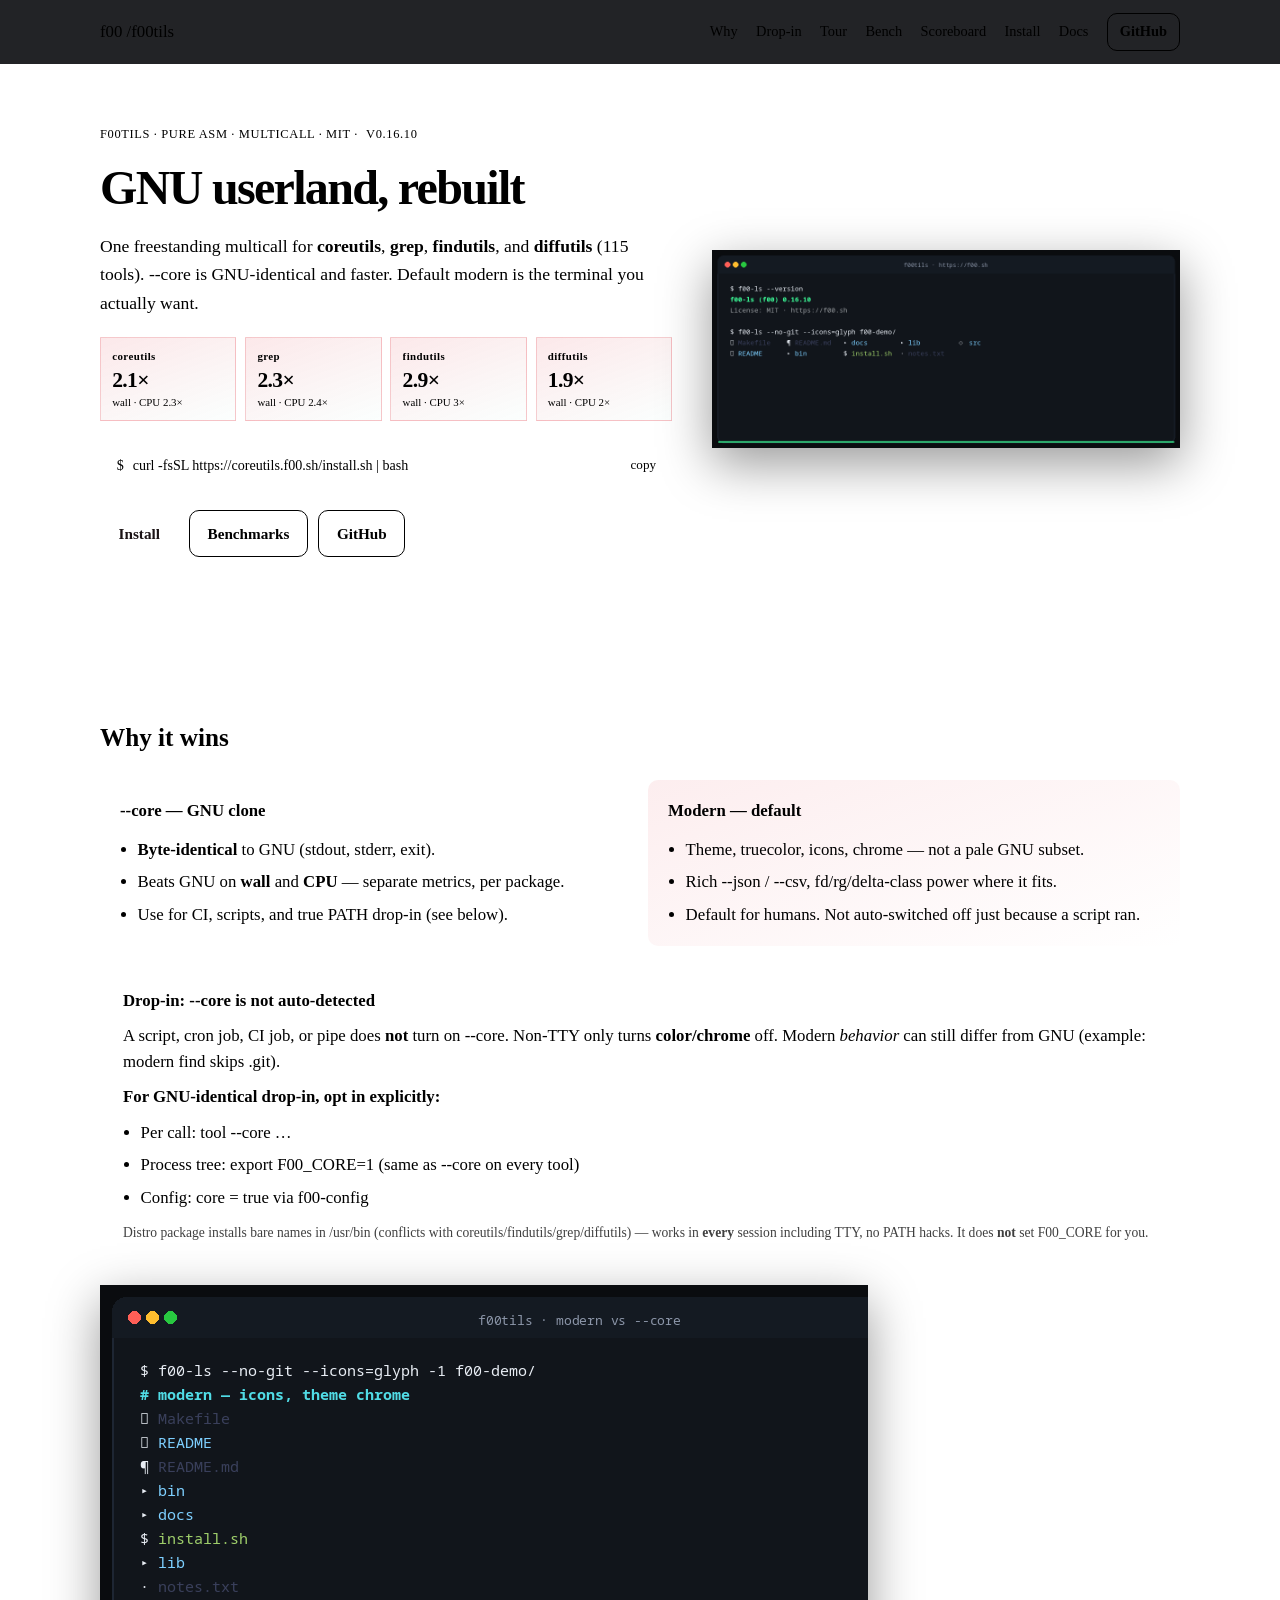
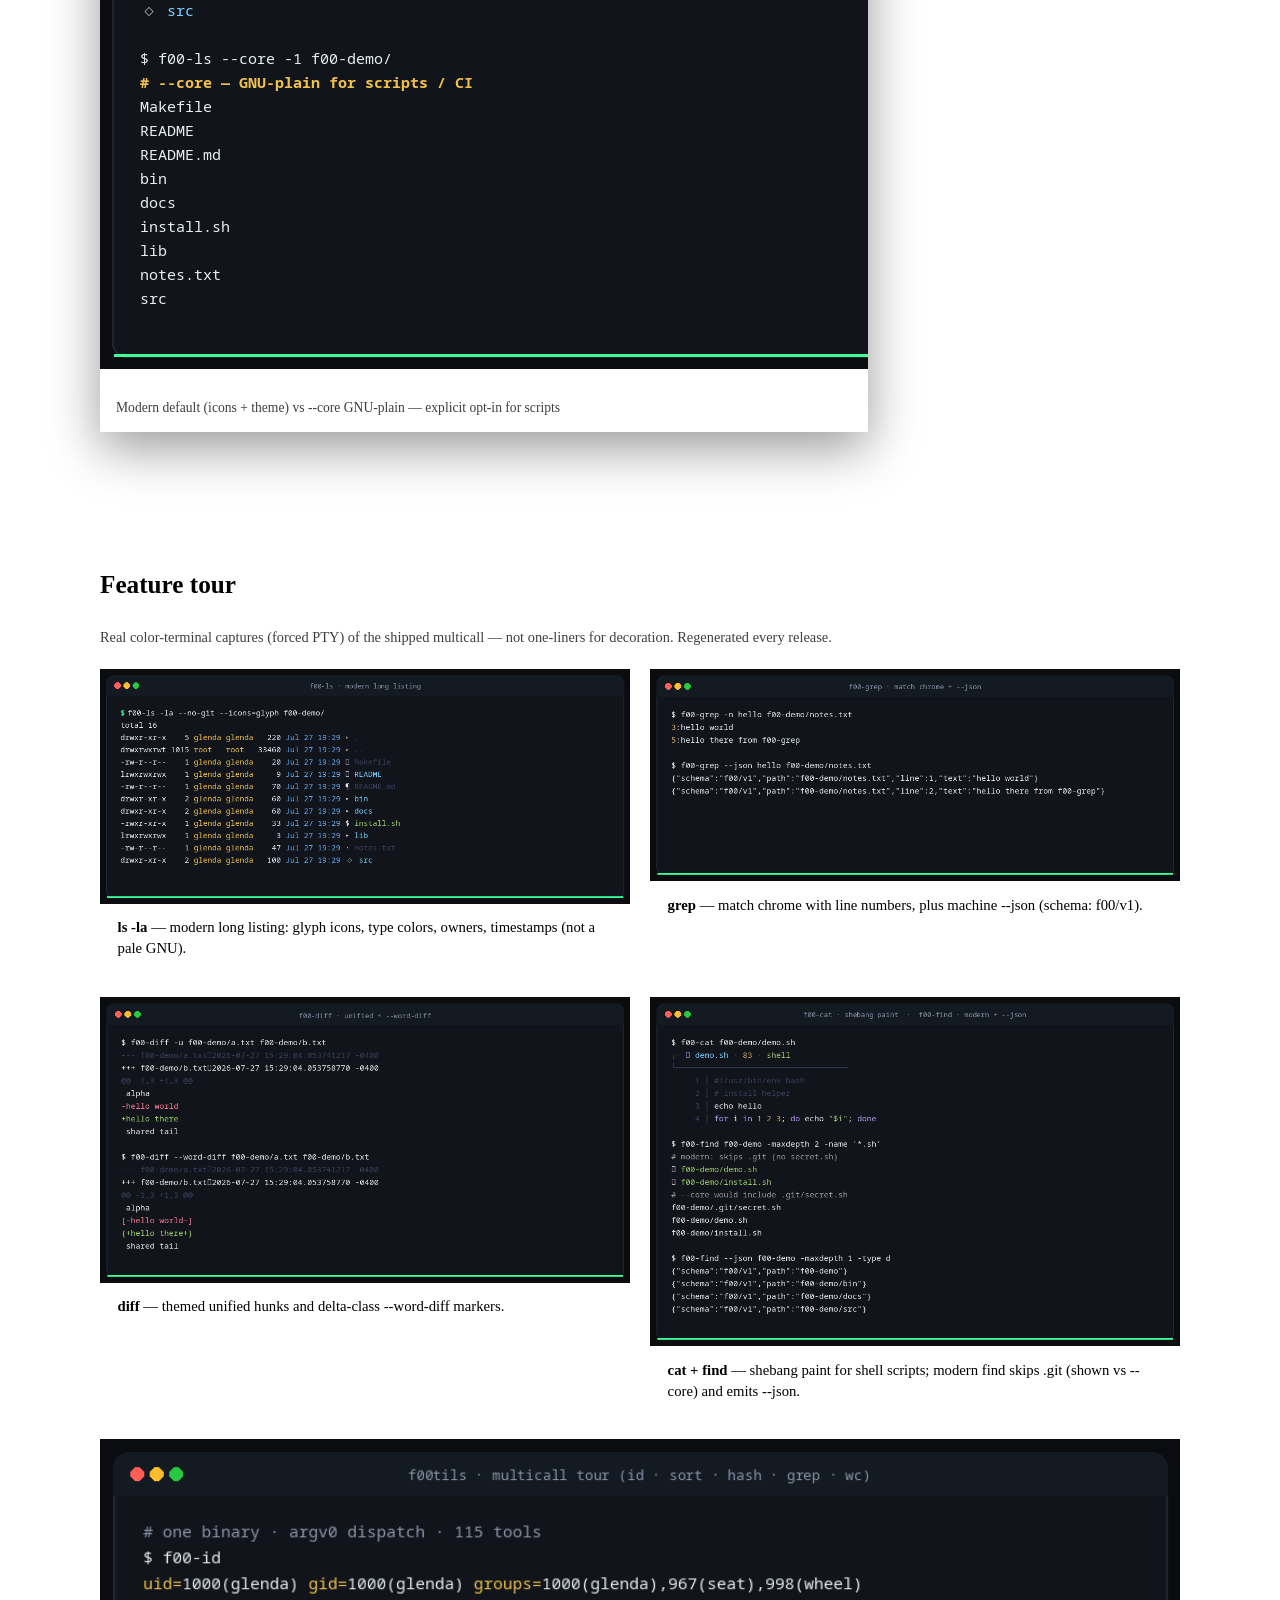
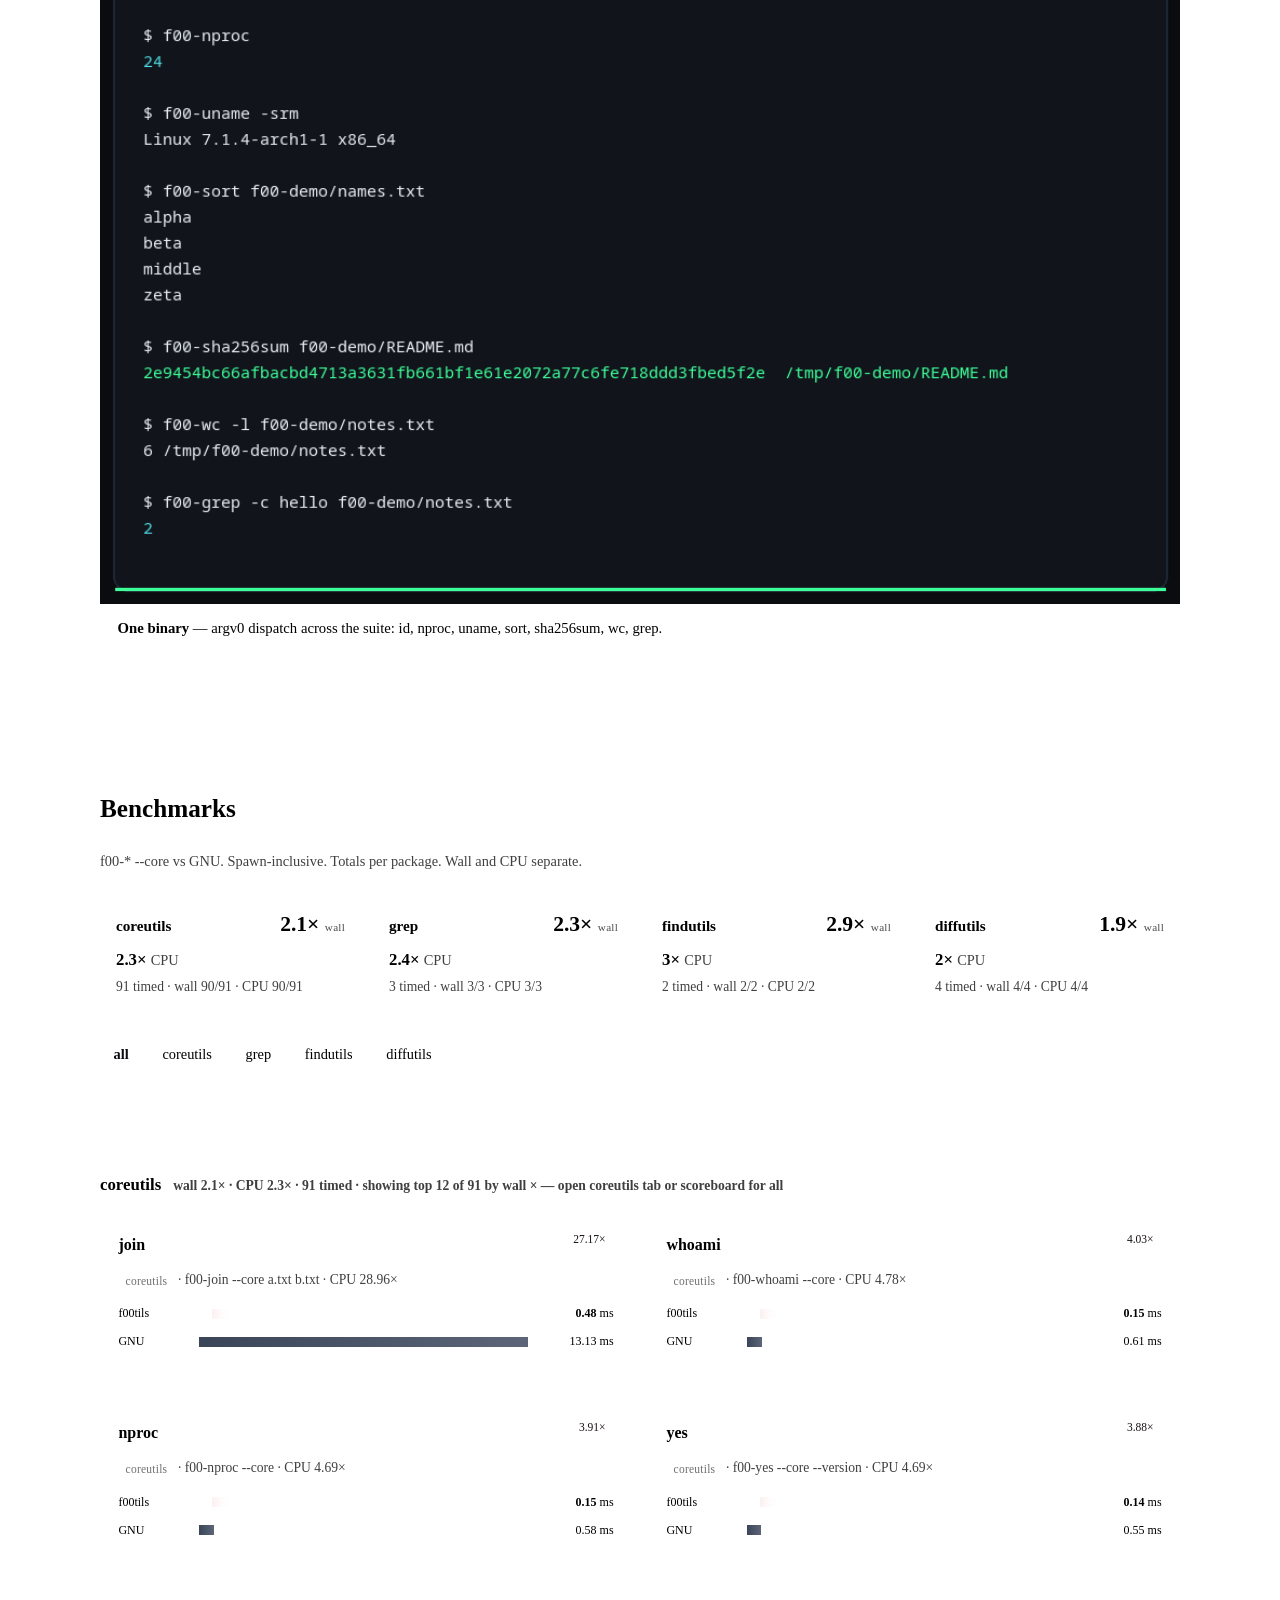
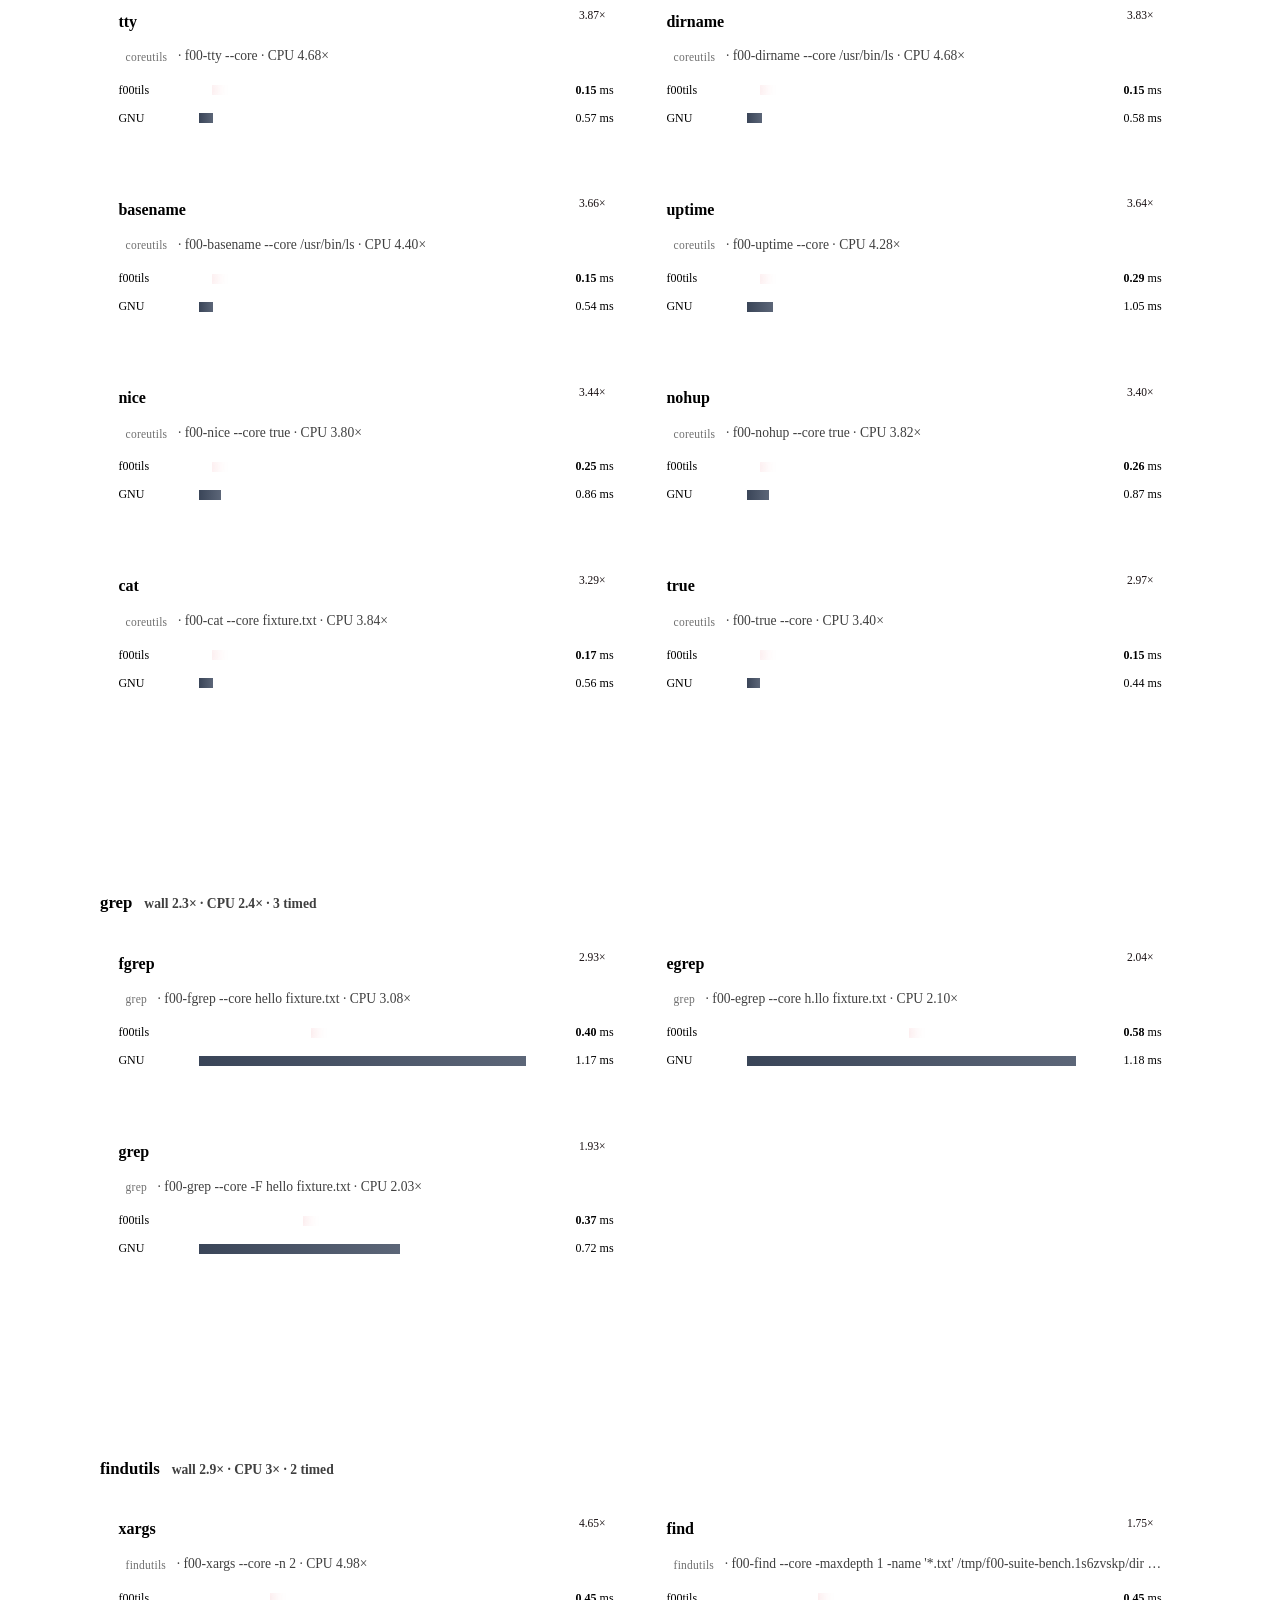
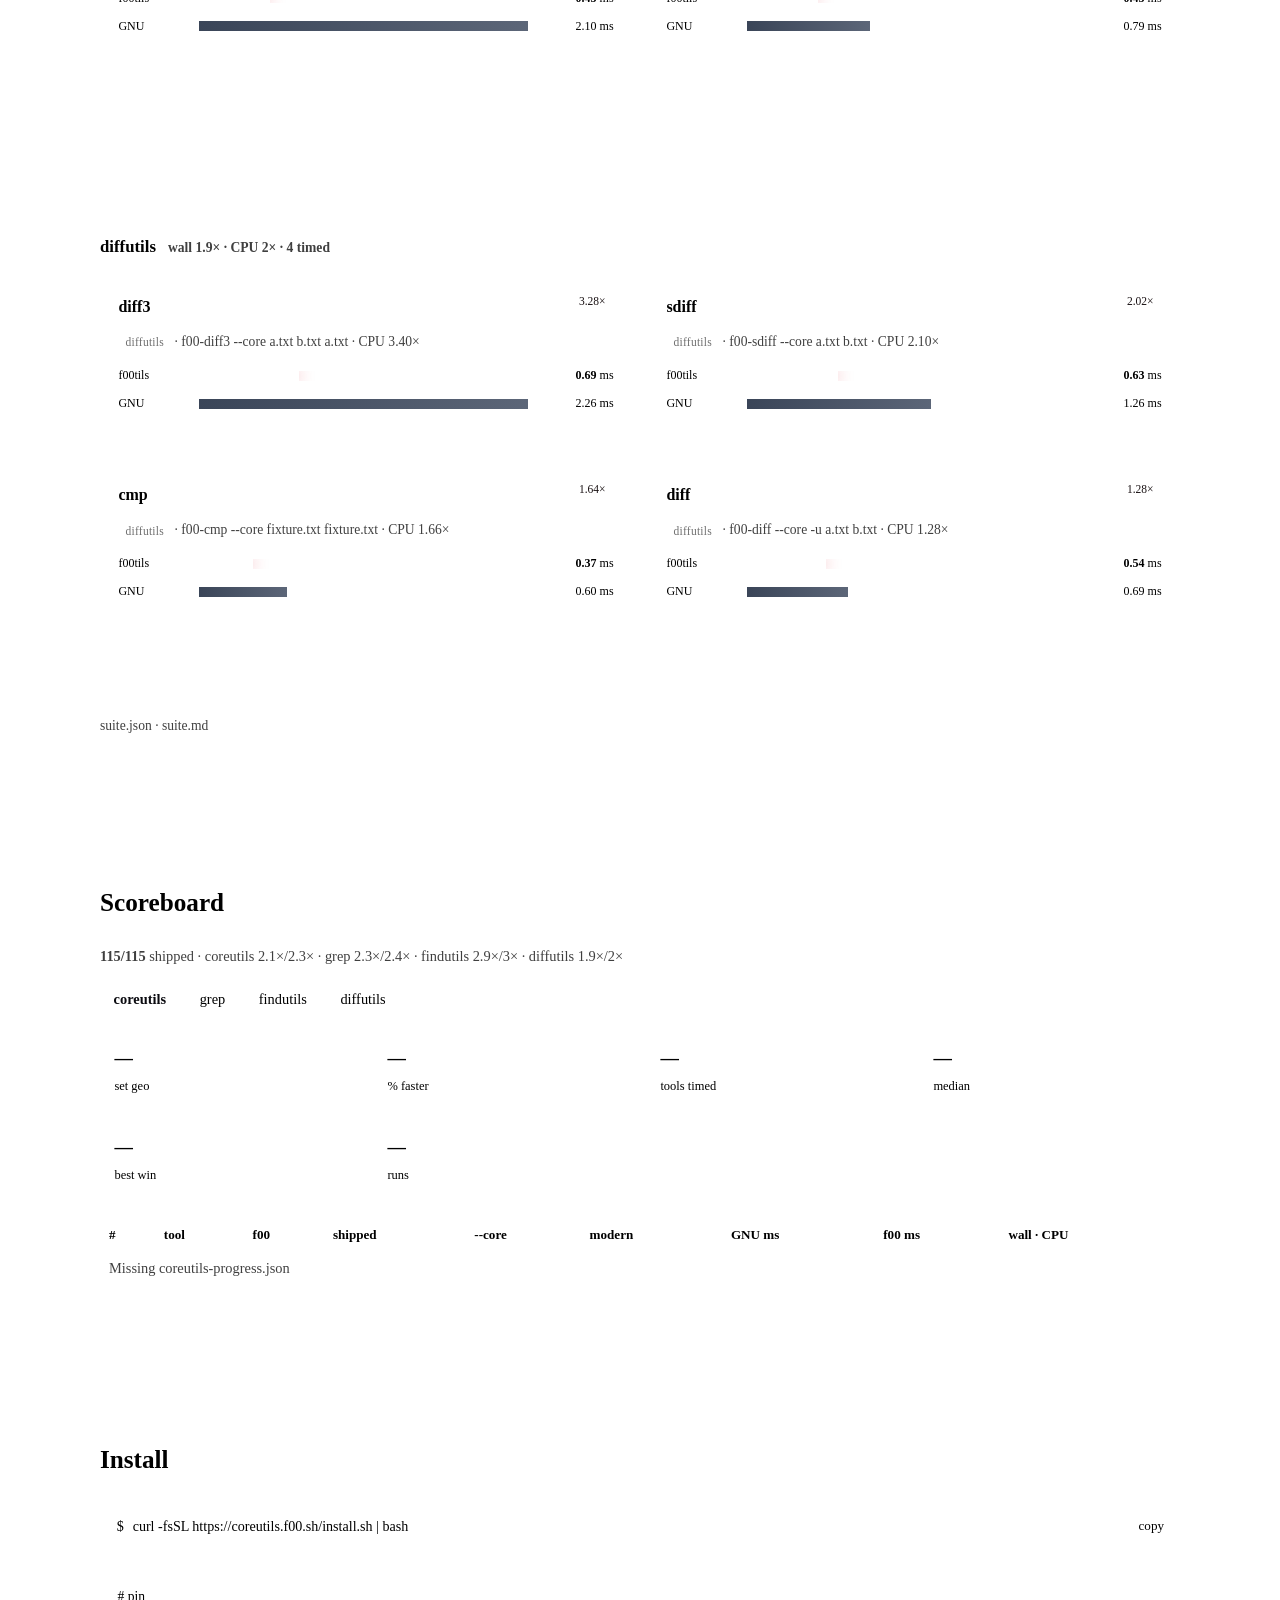
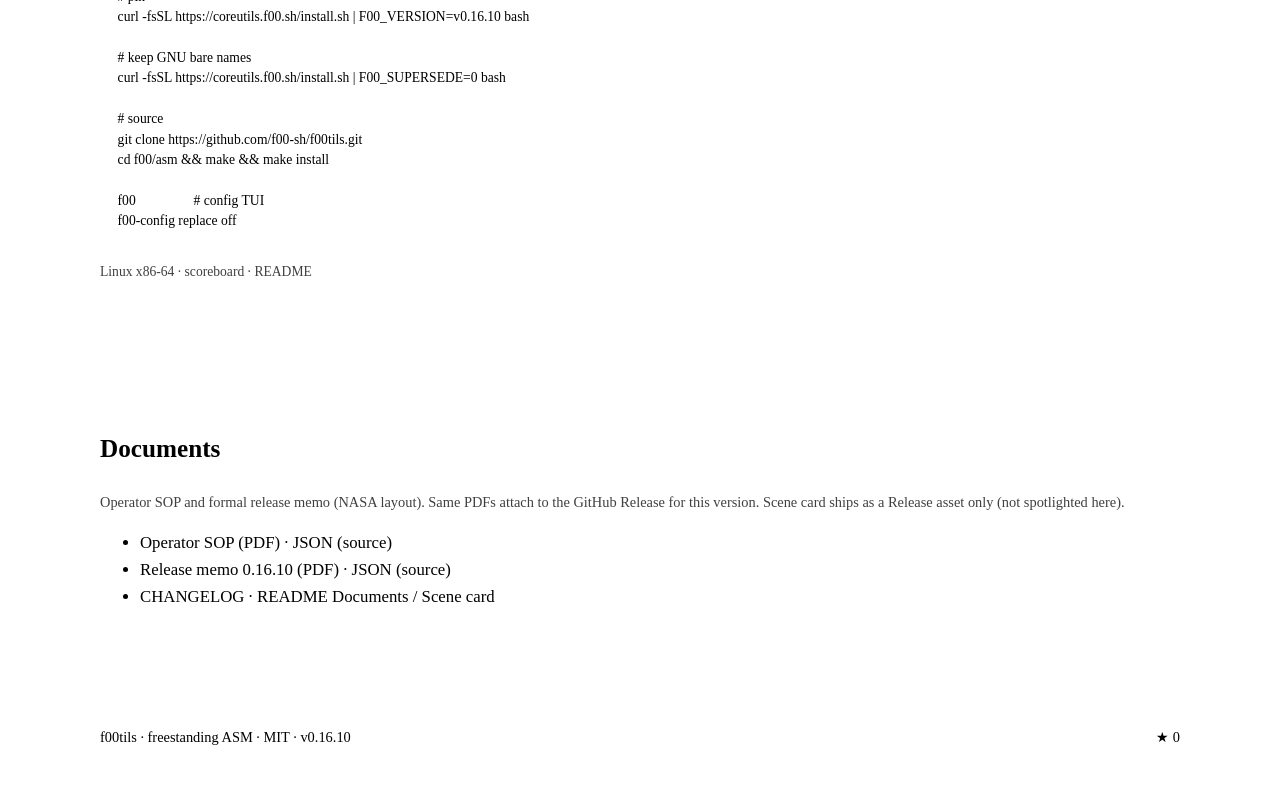
==== commit 2e35e507: "fix: inline GitHub stars script in pages" ====
--- a/site/index.html
+++ b/site/index.html
@@ -359,6 +359,95 @@
     </div>
   </footer>
   <script src="app.js" defer></script>
-  <script src="https://f00.sh/assets/f00-stars-v1.js" defer></script>
+  <script data-f00-stars-script>
+/* f00 GitHub stars — shared by hub + all project sites
+   Usage:
+     <a data-f00-stars data-repo="f00-sh/clun" href="https://github.com/f00-sh/clun">★ …</a>
+     <a data-f00-stars-total href="https://github.com/f00-sh">★ …</a>
+*/
+(() => {
+  const fmt = (n) => {
+    if (typeof n !== "number" || !Number.isFinite(n)) return "—";
+    return n.toLocaleString("en-US");
+  };
+
+  const cache = new Map();
+
+  const fetchRepo = async (repo) => {
+    if (cache.has(repo)) return cache.get(repo);
+    const p = fetch(`https://api.github.com/repos/${repo}`, {
+      headers: { Accept: "application/vnd.github+json" },
+    })
+      .then((r) => (r.ok ? r.json() : null))
+      .then((j) => (j && typeof j.stargazers_count === "number" ? j.stargazers_count : 0))
+      .catch(() => 0);
+    cache.set(repo, p);
+    return p;
+  };
+
+  const projectsFromCatalog = async () => {
+    const urls = [
+      "https://f00.sh/catalog.json",
+      "/catalog.json",
+      "catalog.json",
+    ];
+    for (const url of urls) {
+      try {
+        const r = await fetch(url, { credentials: "omit" });
+        if (!r.ok) continue;
+        const j = await r.json();
+        const list = j.projects || j.products || [];
+        return list
+          .filter((p) => p && p.status === "released" && p.repo_slug)
+          .map((p) => p.repo_slug);
+      } catch {
+        /* try next */
+      }
+    }
+    // fallback known set
+    return [
+      "f00-sh/f00tils",
+      "f00-sh/clun",
+      "f00-sh/cel",
+      "f00-sh/trn",
+      "f00-sh/heartbox",
+    ];
+  };
+
+  const paint = (el, n, href) => {
+    el.textContent = `★ ${fmt(n)}`;
+    el.setAttribute("aria-label", `${fmt(n)} GitHub stars`);
+    if (href && !el.getAttribute("href")) el.setAttribute("href", href);
+  };
+
+  const run = async () => {
+    const singles = document.querySelectorAll("[data-f00-stars]");
+    for (const el of singles) {
+      const repo = el.getAttribute("data-repo") || el.dataset.repo;
+      if (!repo) continue;
+      const n = await fetchRepo(repo);
+      paint(el, n, el.getAttribute("href") || `https://github.com/${repo}`);
+    }
+
+    const totals = document.querySelectorAll("[data-f00-stars-total]");
+    if (totals.length) {
+      const repos = await projectsFromCatalog();
+      // include hub repo itself? user said "all f00 projects" — catalog released projects
+      const counts = await Promise.all(repos.map(fetchRepo));
+      const sum = counts.reduce((a, b) => a + b, 0);
+      for (const el of totals) {
+        paint(el, sum, el.getAttribute("href") || "https://github.com/f00-sh");
+      }
+    }
+  };
+
+  if (document.readyState === "loading") {
+    document.addEventListener("DOMContentLoaded", run);
+  } else {
+    run();
+  }
+})();
+
+</script>
 </body>
 </html>
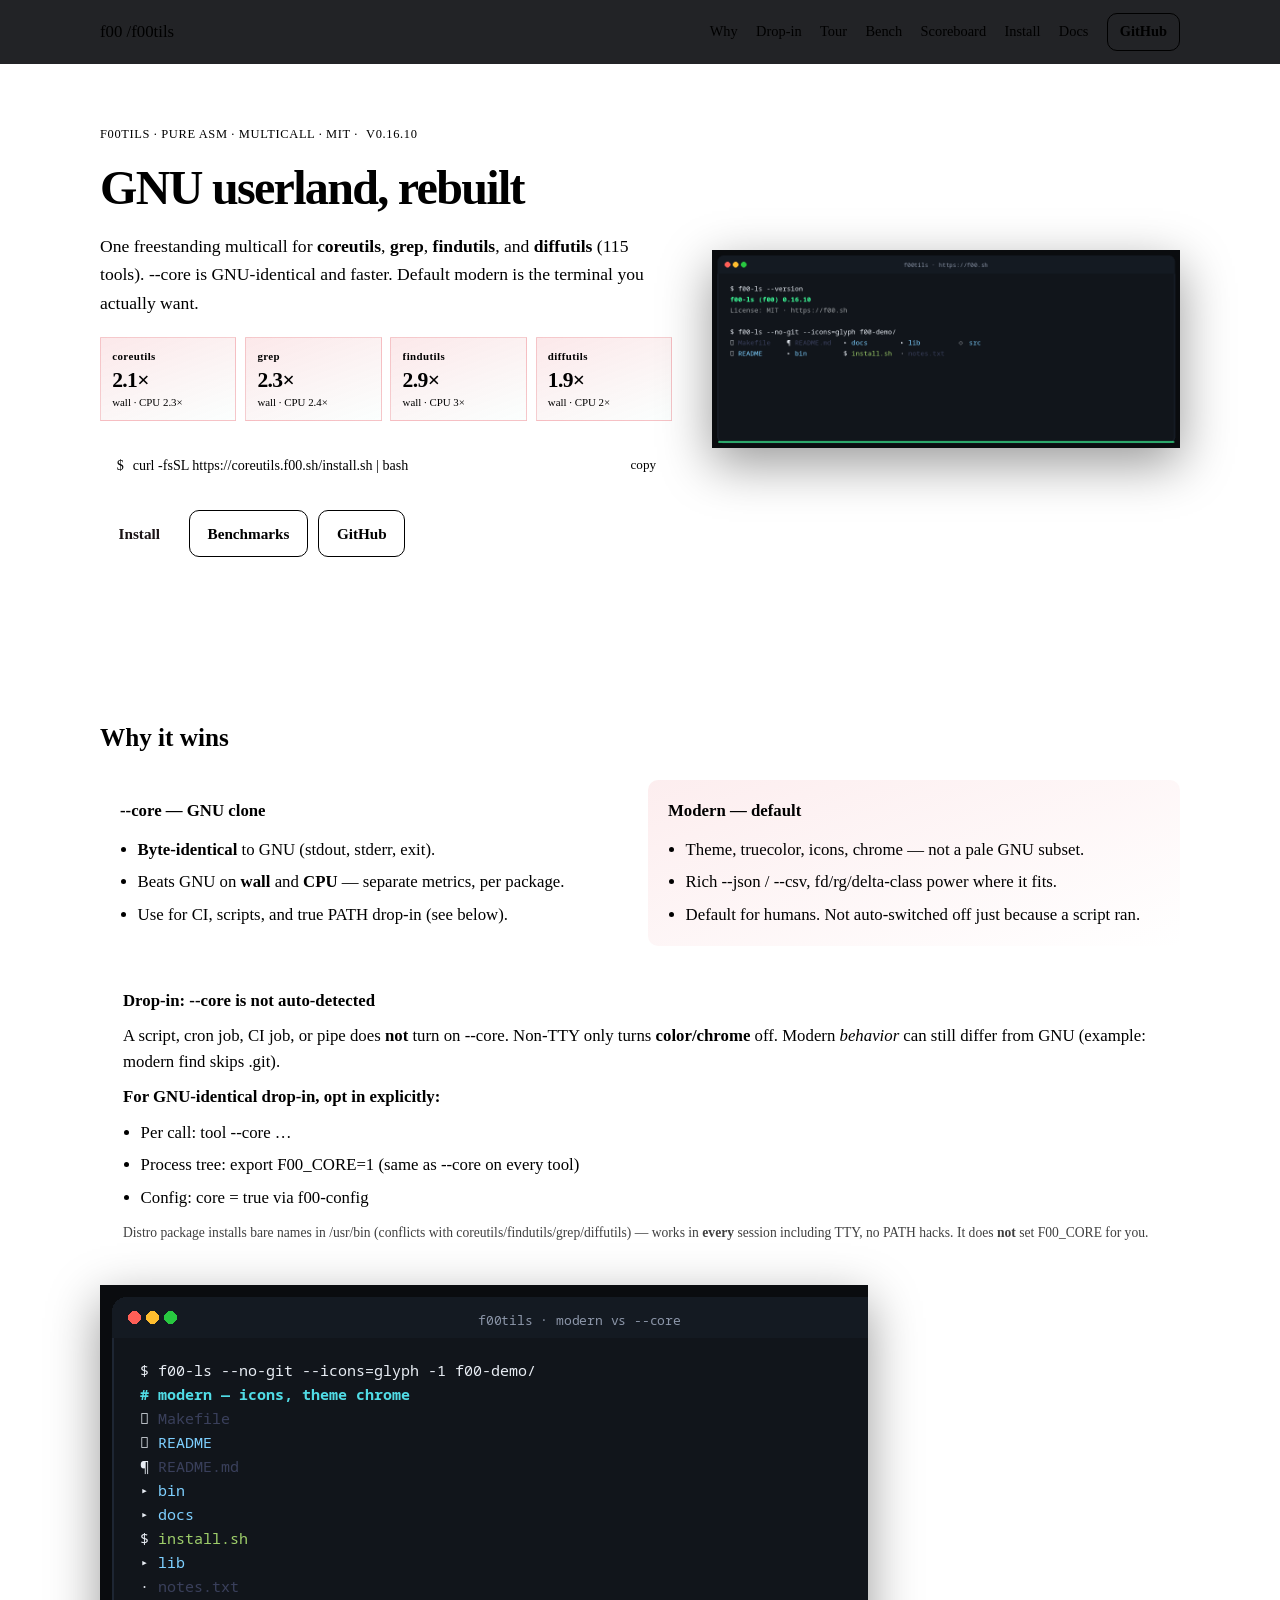
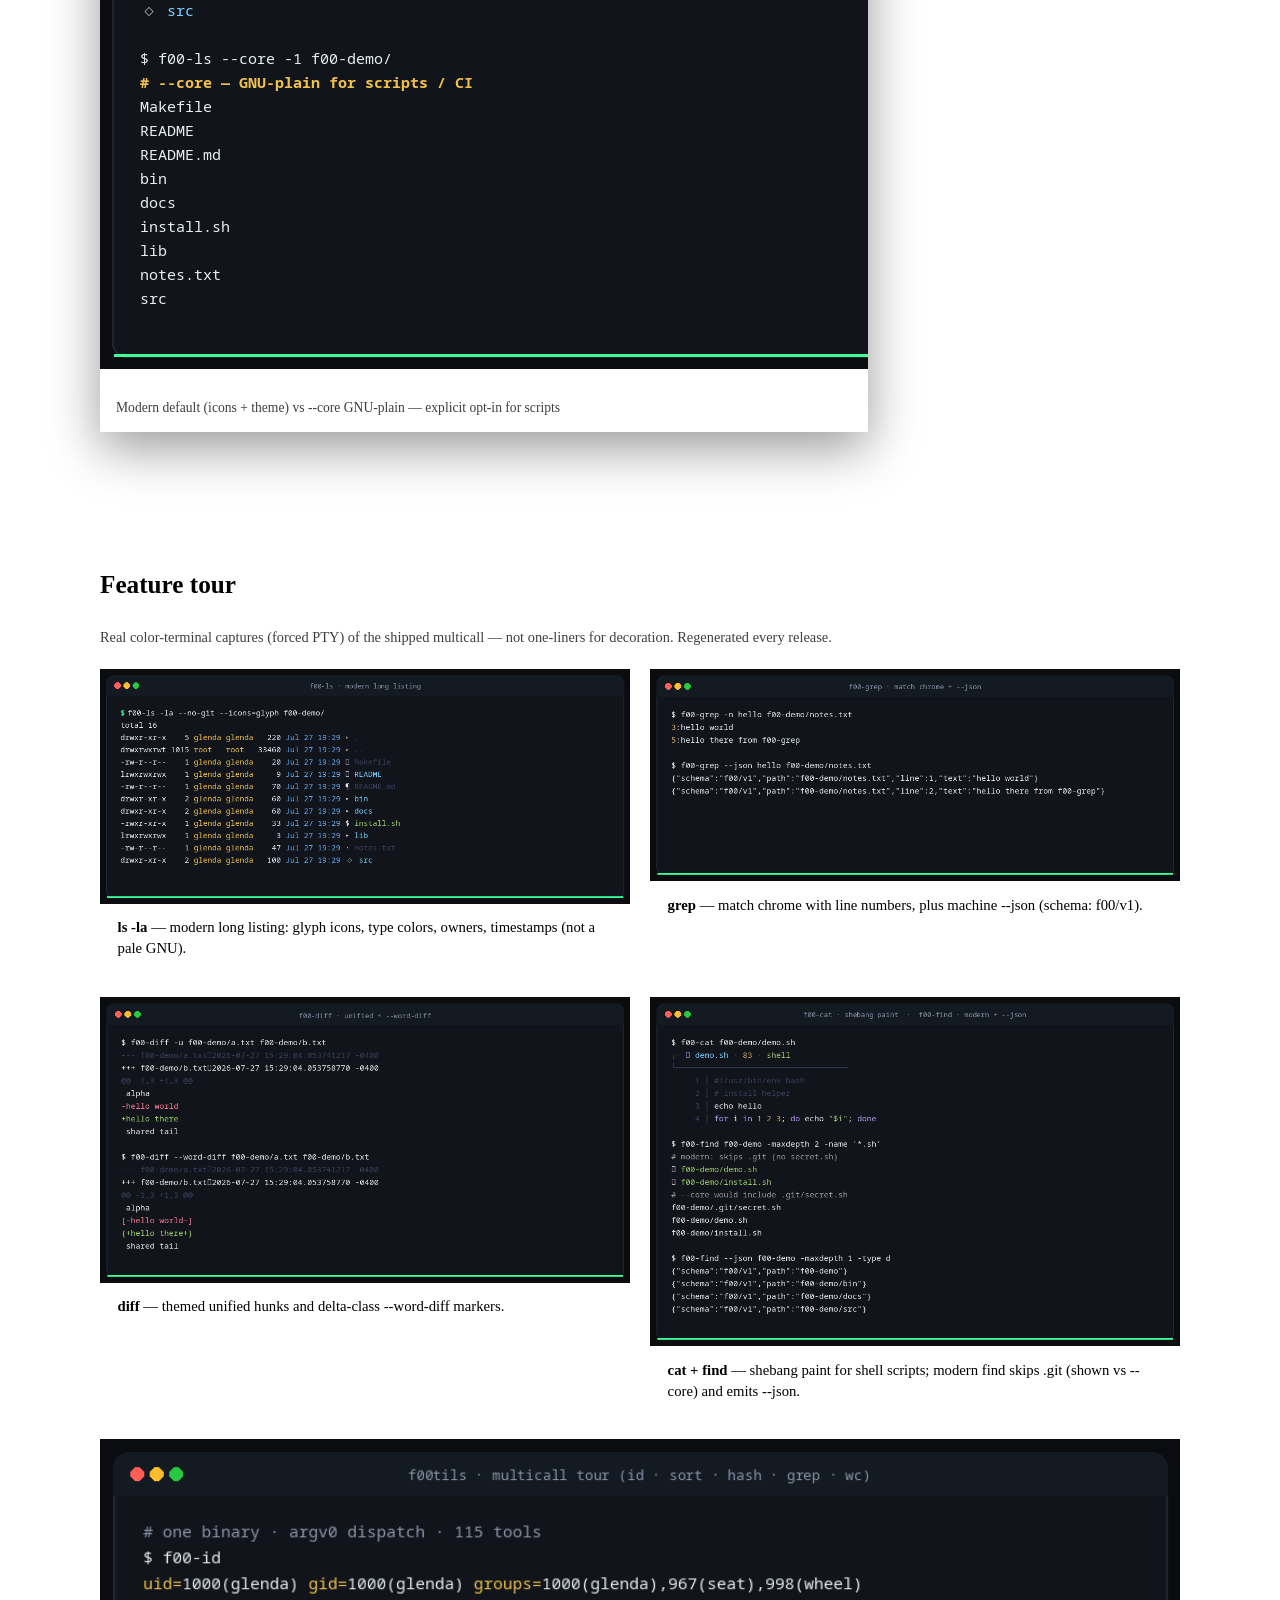
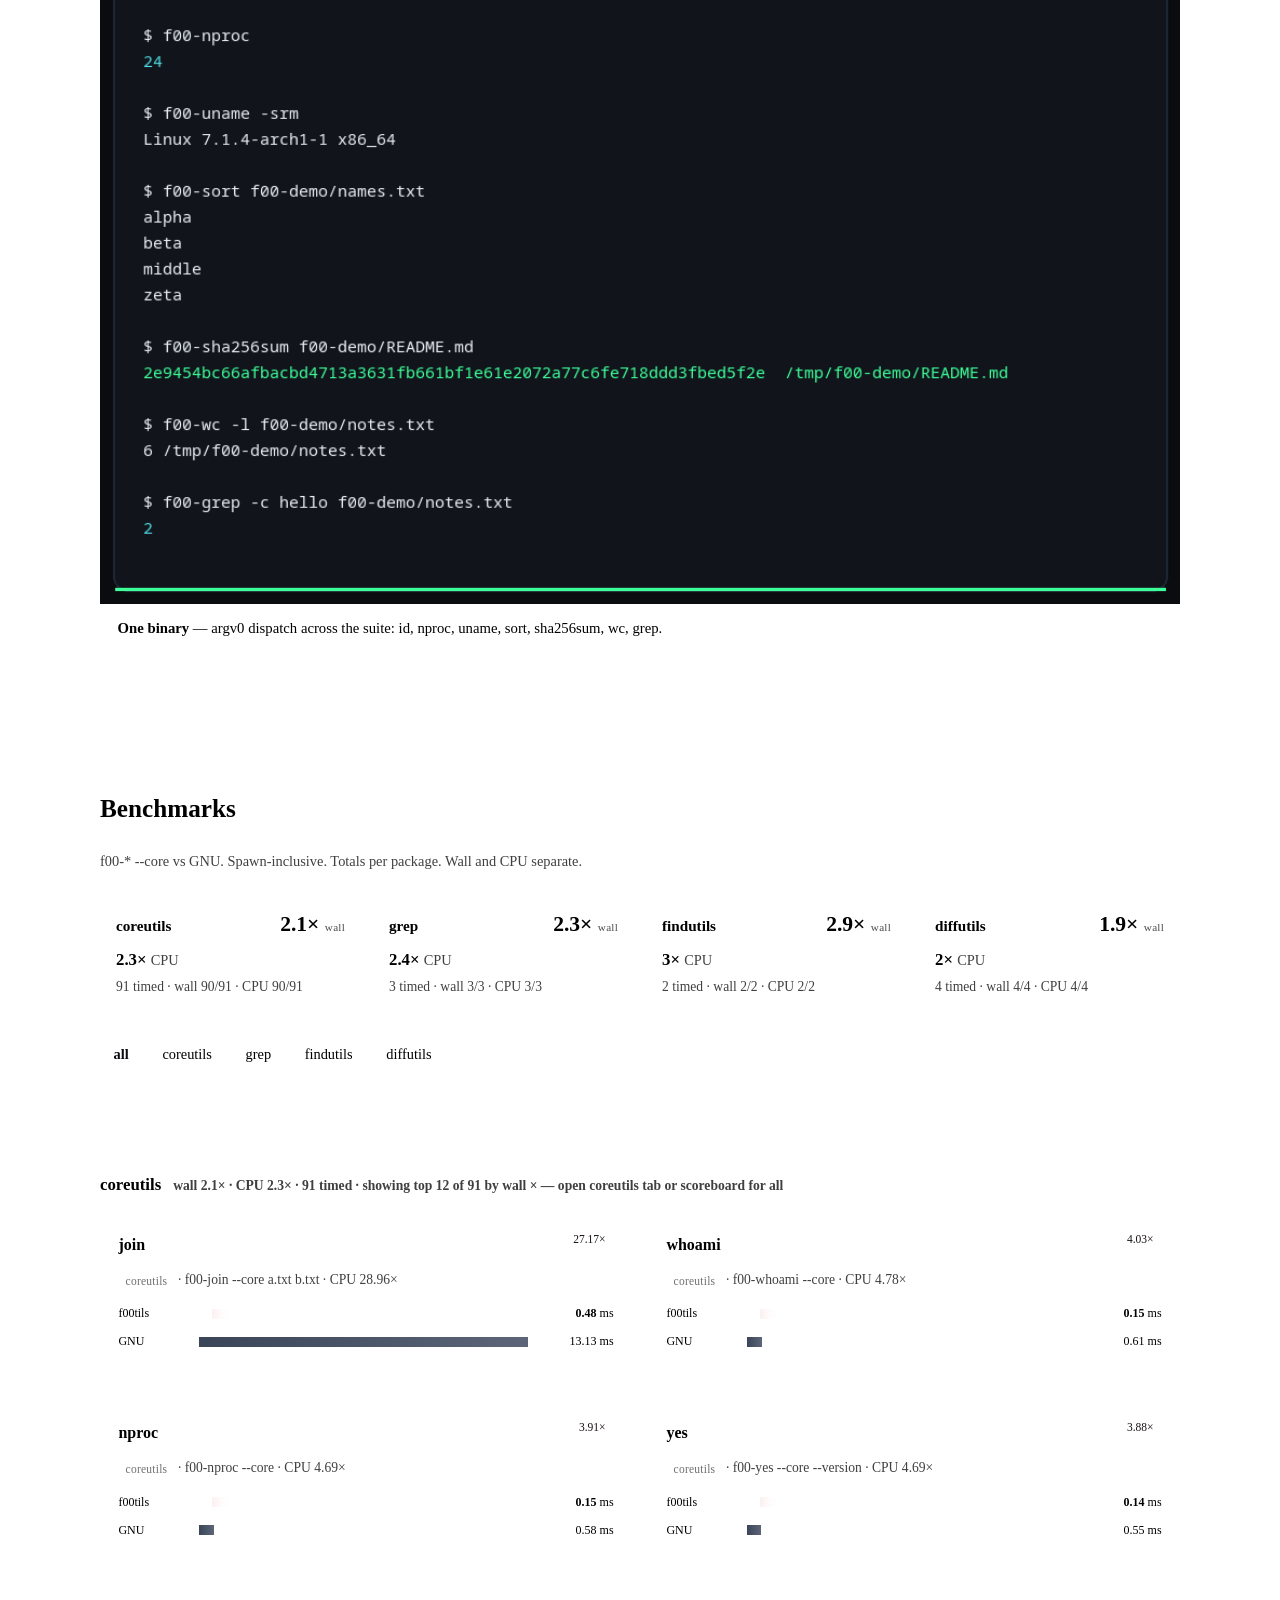
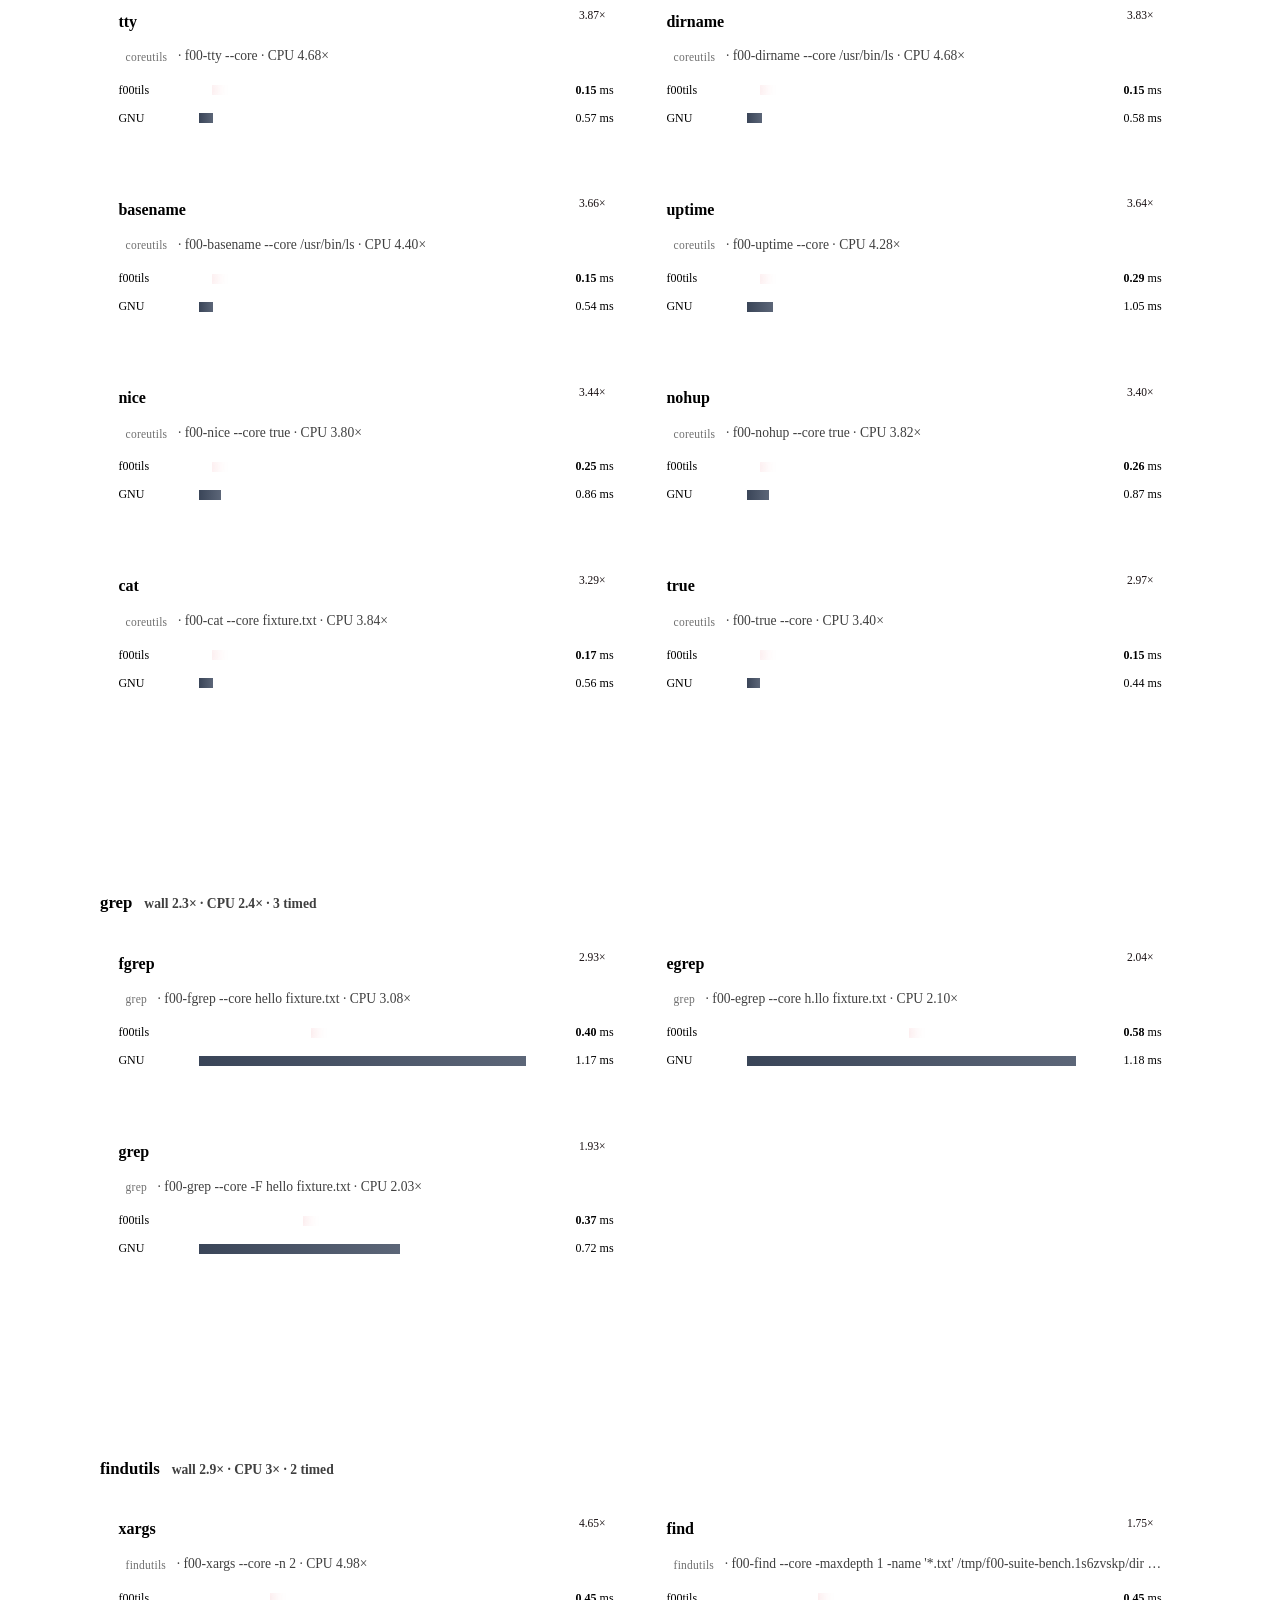
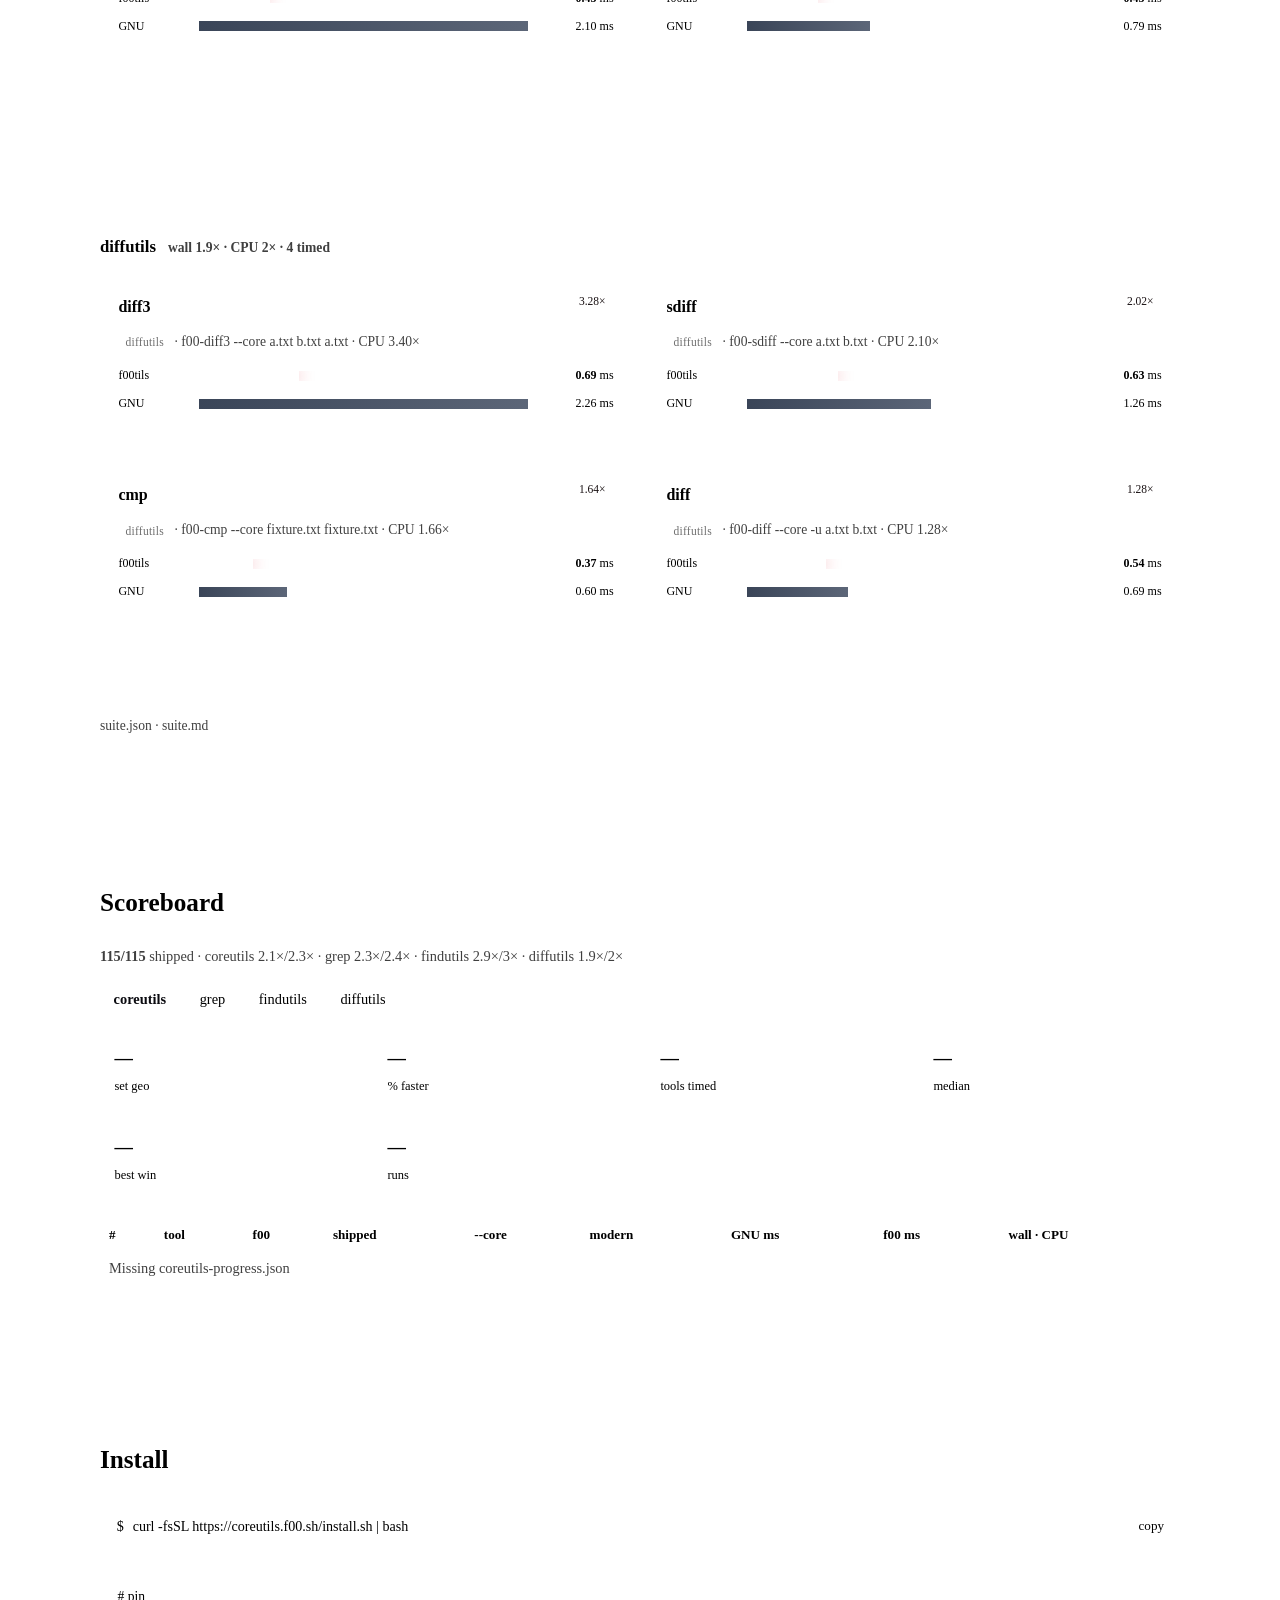
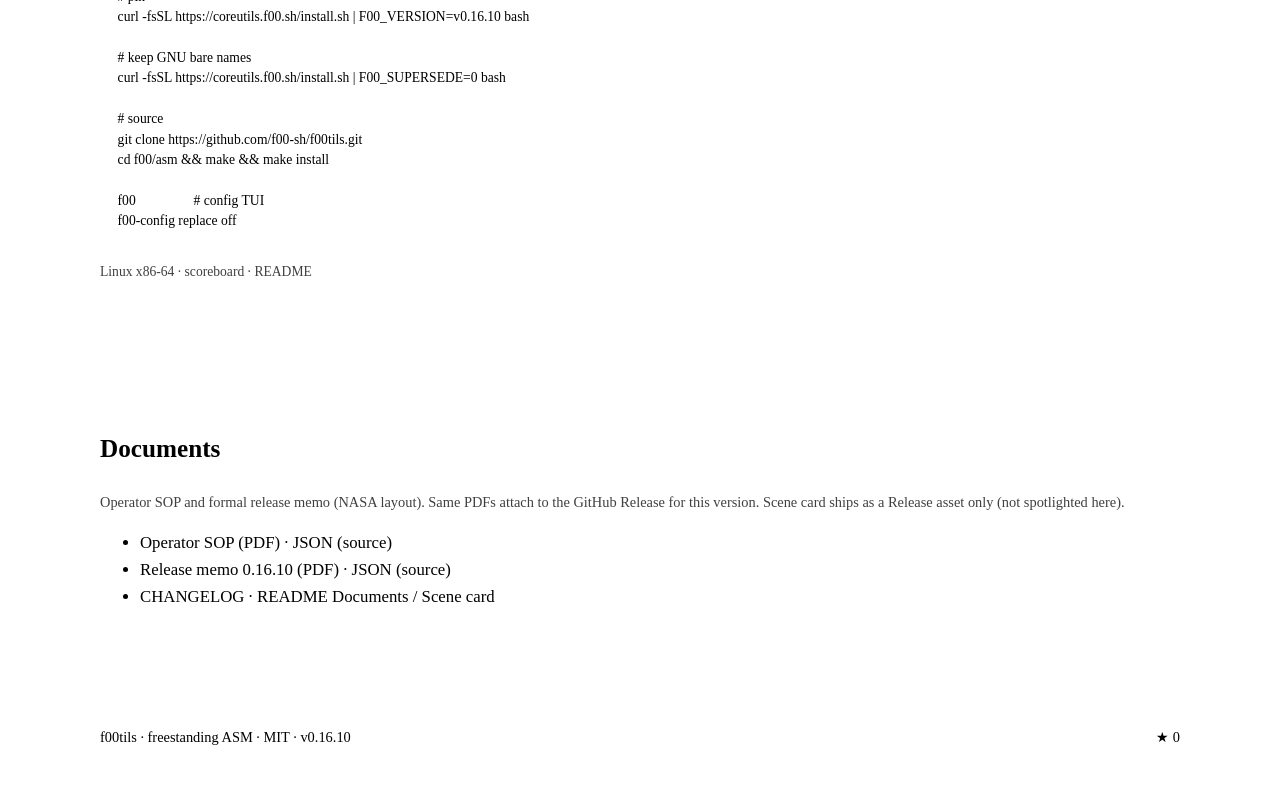
==== commit 4c232ed7: "fix: unstick site header for shared shell" ====
--- a/site/index.html
+++ b/site/index.html
@@ -360,17 +360,10 @@
   </footer>
   <script src="app.js" defer></script>
   <script data-f00-stars-script>
-/* f00 GitHub stars — shared by hub + all project sites
-   Usage:
-     <a data-f00-stars data-repo="f00-sh/clun" href="https://github.com/f00-sh/clun">★ …</a>
-     <a data-f00-stars-total href="https://github.com/f00-sh">★ …</a>
-*/
+/* f00 GitHub stars — hub + project footers (also SPA-safe) */
 (() => {
-  const fmt = (n) => {
-    if (typeof n !== "number" || !Number.isFinite(n)) return "—";
-    return n.toLocaleString("en-US");
-  };
-
+  const fmt = (n) =>
+    typeof n === "number" && Number.isFinite(n) ? n.toLocaleString("en-US") : "—";
   const cache = new Map();
 
   const fetchRepo = async (repo) => {
@@ -379,32 +372,33 @@
       headers: { Accept: "application/vnd.github+json" },
     })
       .then((r) => (r.ok ? r.json() : null))
-      .then((j) => (j && typeof j.stargazers_count === "number" ? j.stargazers_count : 0))
+      .then((j) =>
+        j && typeof j.stargazers_count === "number" ? j.stargazers_count : 0
+      )
       .catch(() => 0);
     cache.set(repo, p);
     return p;
   };
 
   const projectsFromCatalog = async () => {
-    const urls = [
+    for (const url of [
       "https://f00.sh/catalog.json",
       "/catalog.json",
       "catalog.json",
-    ];
-    for (const url of urls) {
+    ]) {
       try {
         const r = await fetch(url, { credentials: "omit" });
         if (!r.ok) continue;
         const j = await r.json();
         const list = j.projects || j.products || [];
-        return list
+        const repos = list
           .filter((p) => p && p.status === "released" && p.repo_slug)
           .map((p) => p.repo_slug);
+        if (repos.length) return repos;
       } catch {
-        /* try next */
+        /* next */
       }
     }
-    // fallback known set
     return [
       "f00-sh/f00tils",
       "f00-sh/clun",
@@ -414,37 +408,52 @@
     ];
   };
 
-  const paint = (el, n, href) => {
+  const paint = (el, n) => {
+    if (el.dataset.f00StarsPainted === String(n)) return;
     el.textContent = `★ ${fmt(n)}`;
     el.setAttribute("aria-label", `${fmt(n)} GitHub stars`);
-    if (href && !el.getAttribute("href")) el.setAttribute("href", href);
+    el.dataset.f00StarsPainted = String(n);
   };
 
+  let totalCache = null;
   const run = async () => {
-    const singles = document.querySelectorAll("[data-f00-stars]");
+    const singles = document.querySelectorAll(
+      "[data-f00-stars]:not([data-f00-stars-painted])"
+    );
     for (const el of singles) {
-      const repo = el.getAttribute("data-repo") || el.dataset.repo;
+      const repo = el.getAttribute("data-repo");
       if (!repo) continue;
-      const n = await fetchRepo(repo);
-      paint(el, n, el.getAttribute("href") || `https://github.com/${repo}`);
+      paint(el, await fetchRepo(repo));
     }
 
-    const totals = document.querySelectorAll("[data-f00-stars-total]");
+    const totals = document.querySelectorAll(
+      "[data-f00-stars-total]:not([data-f00-stars-painted])"
+    );
     if (totals.length) {
-      const repos = await projectsFromCatalog();
-      // include hub repo itself? user said "all f00 projects" — catalog released projects
-      const counts = await Promise.all(repos.map(fetchRepo));
-      const sum = counts.reduce((a, b) => a + b, 0);
-      for (const el of totals) {
-        paint(el, sum, el.getAttribute("href") || "https://github.com/f00-sh");
+      if (totalCache === null) {
+        const repos = await projectsFromCatalog();
+        const counts = await Promise.all(repos.map(fetchRepo));
+        totalCache = counts.reduce((a, b) => a + b, 0);
       }
+      for (const el of totals) paint(el, totalCache);
     }
   };
 
+  const boot = () => {
+    run();
+    // SPA: re-run when React mounts footers
+    const mo = new MutationObserver(() => {
+      run();
+    });
+    mo.observe(document.documentElement, { childList: true, subtree: true });
+    // also a few delayed passes
+    [100, 500, 1500, 3000].forEach((ms) => setTimeout(run, ms));
+  };
+
   if (document.readyState === "loading") {
-    document.addEventListener("DOMContentLoaded", run);
+    document.addEventListener("DOMContentLoaded", boot);
   } else {
-    run();
+    boot();
   }
 })();
 
--- a/site/styles.css
+++ b/site/styles.css
@@ -100,7 +100,7 @@
 /* ── header ─────────────────────────────────────────────── */
 
 .site-header {
-  position: sticky;
+  position: relative; /* was sticky — scrolls away */
   top: 0;
   z-index: 50;
   height: var(--header-h);
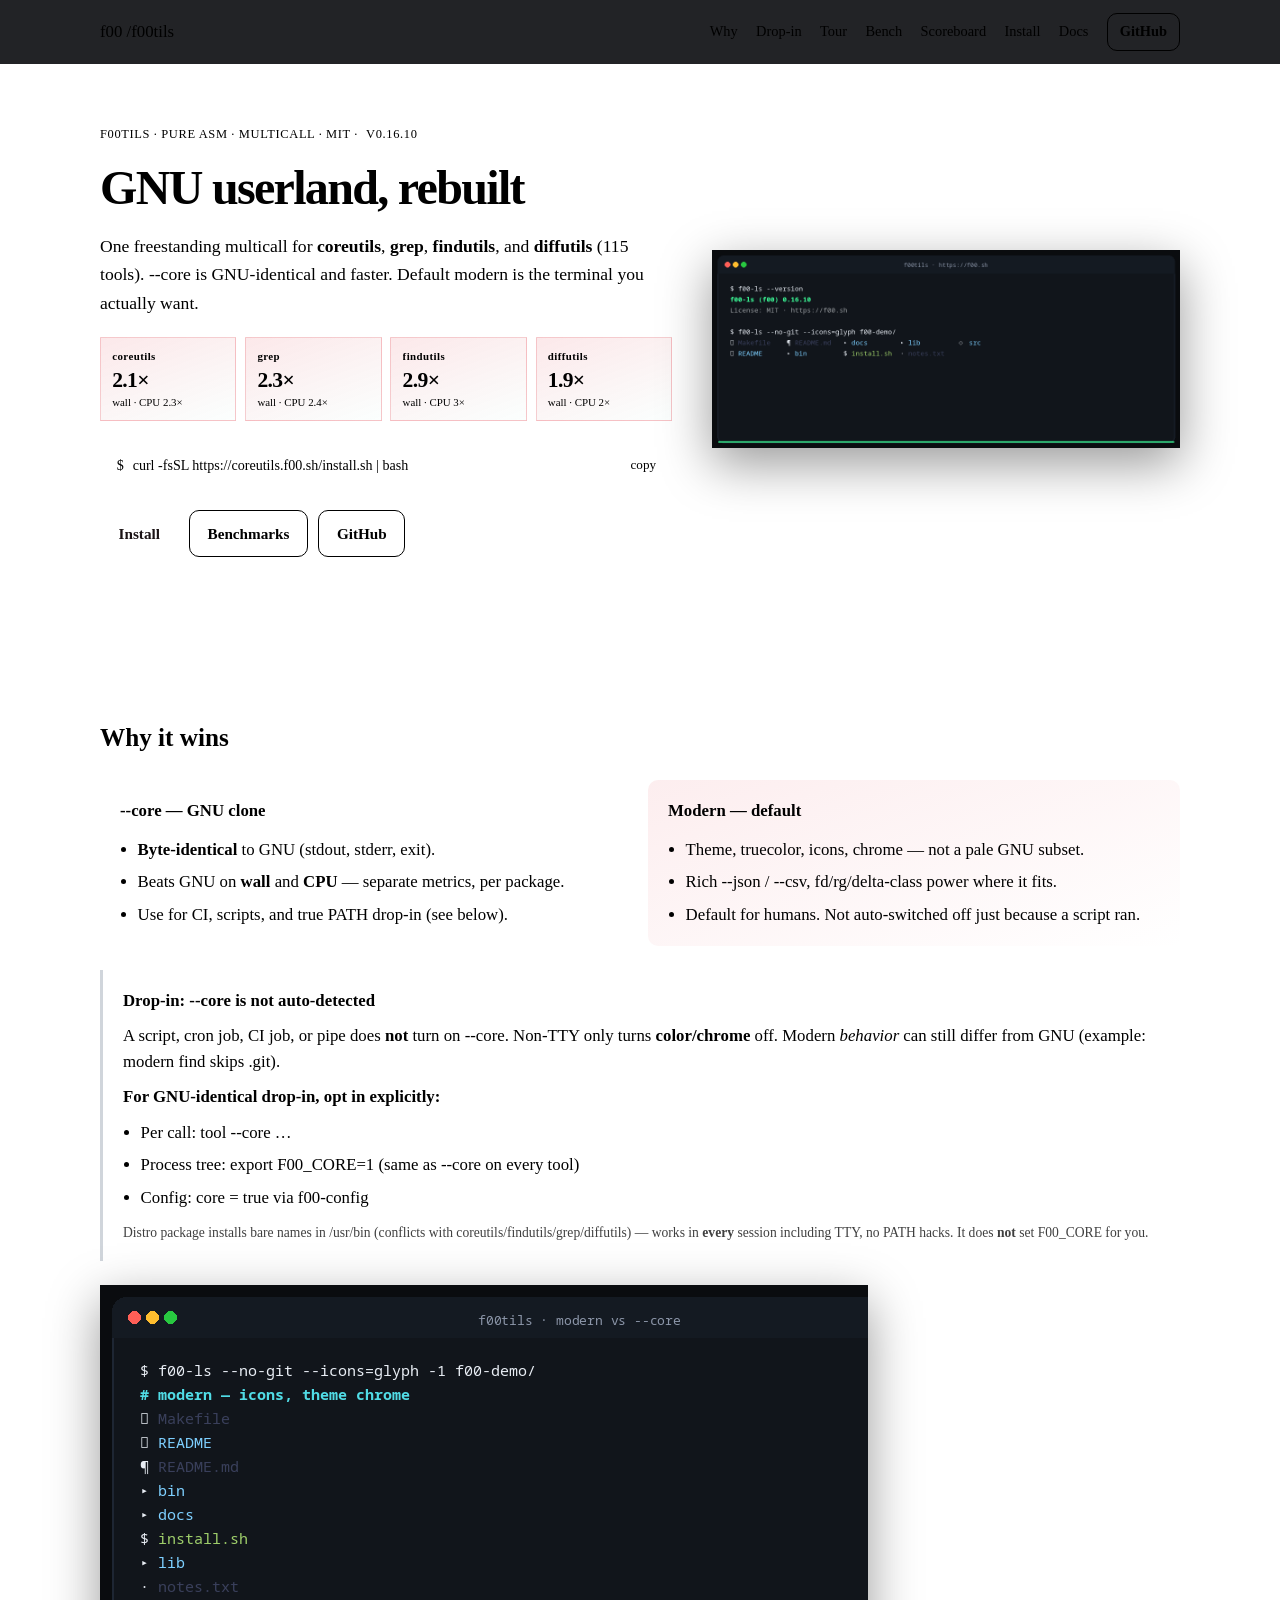
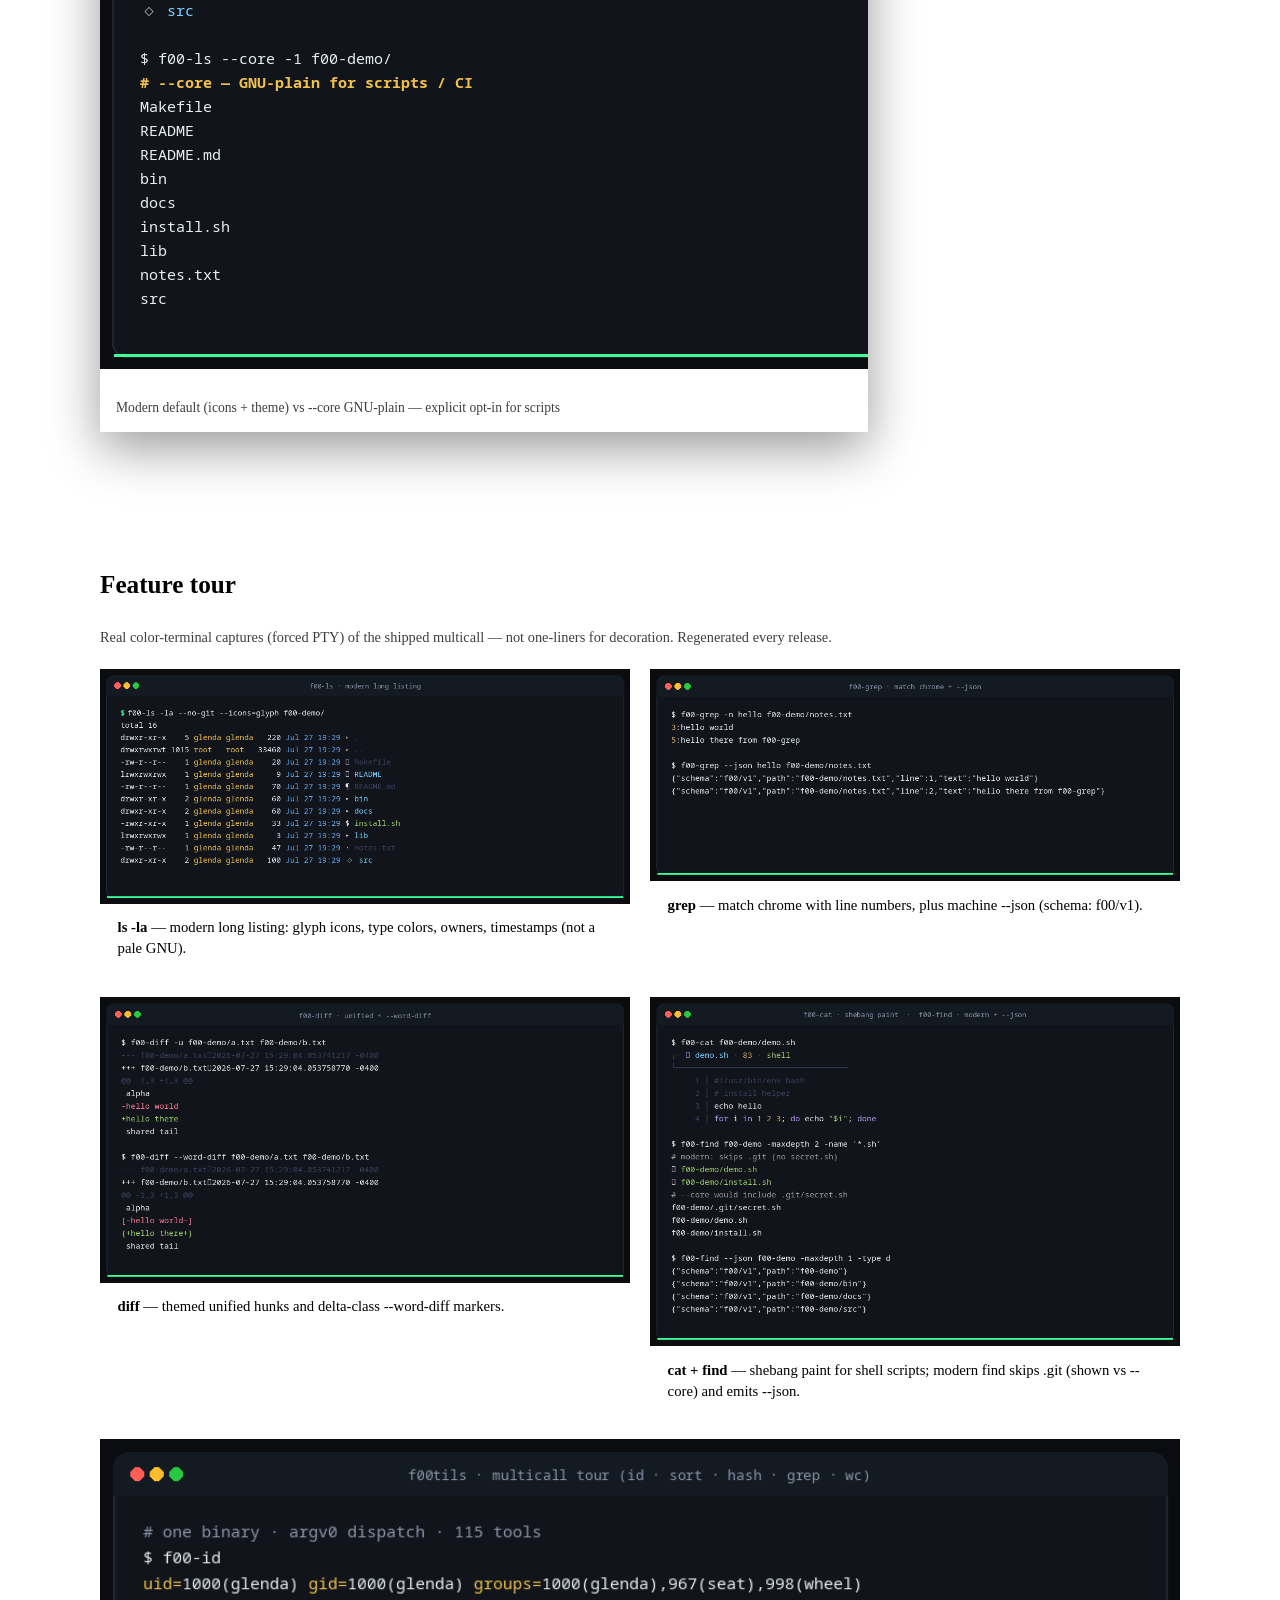
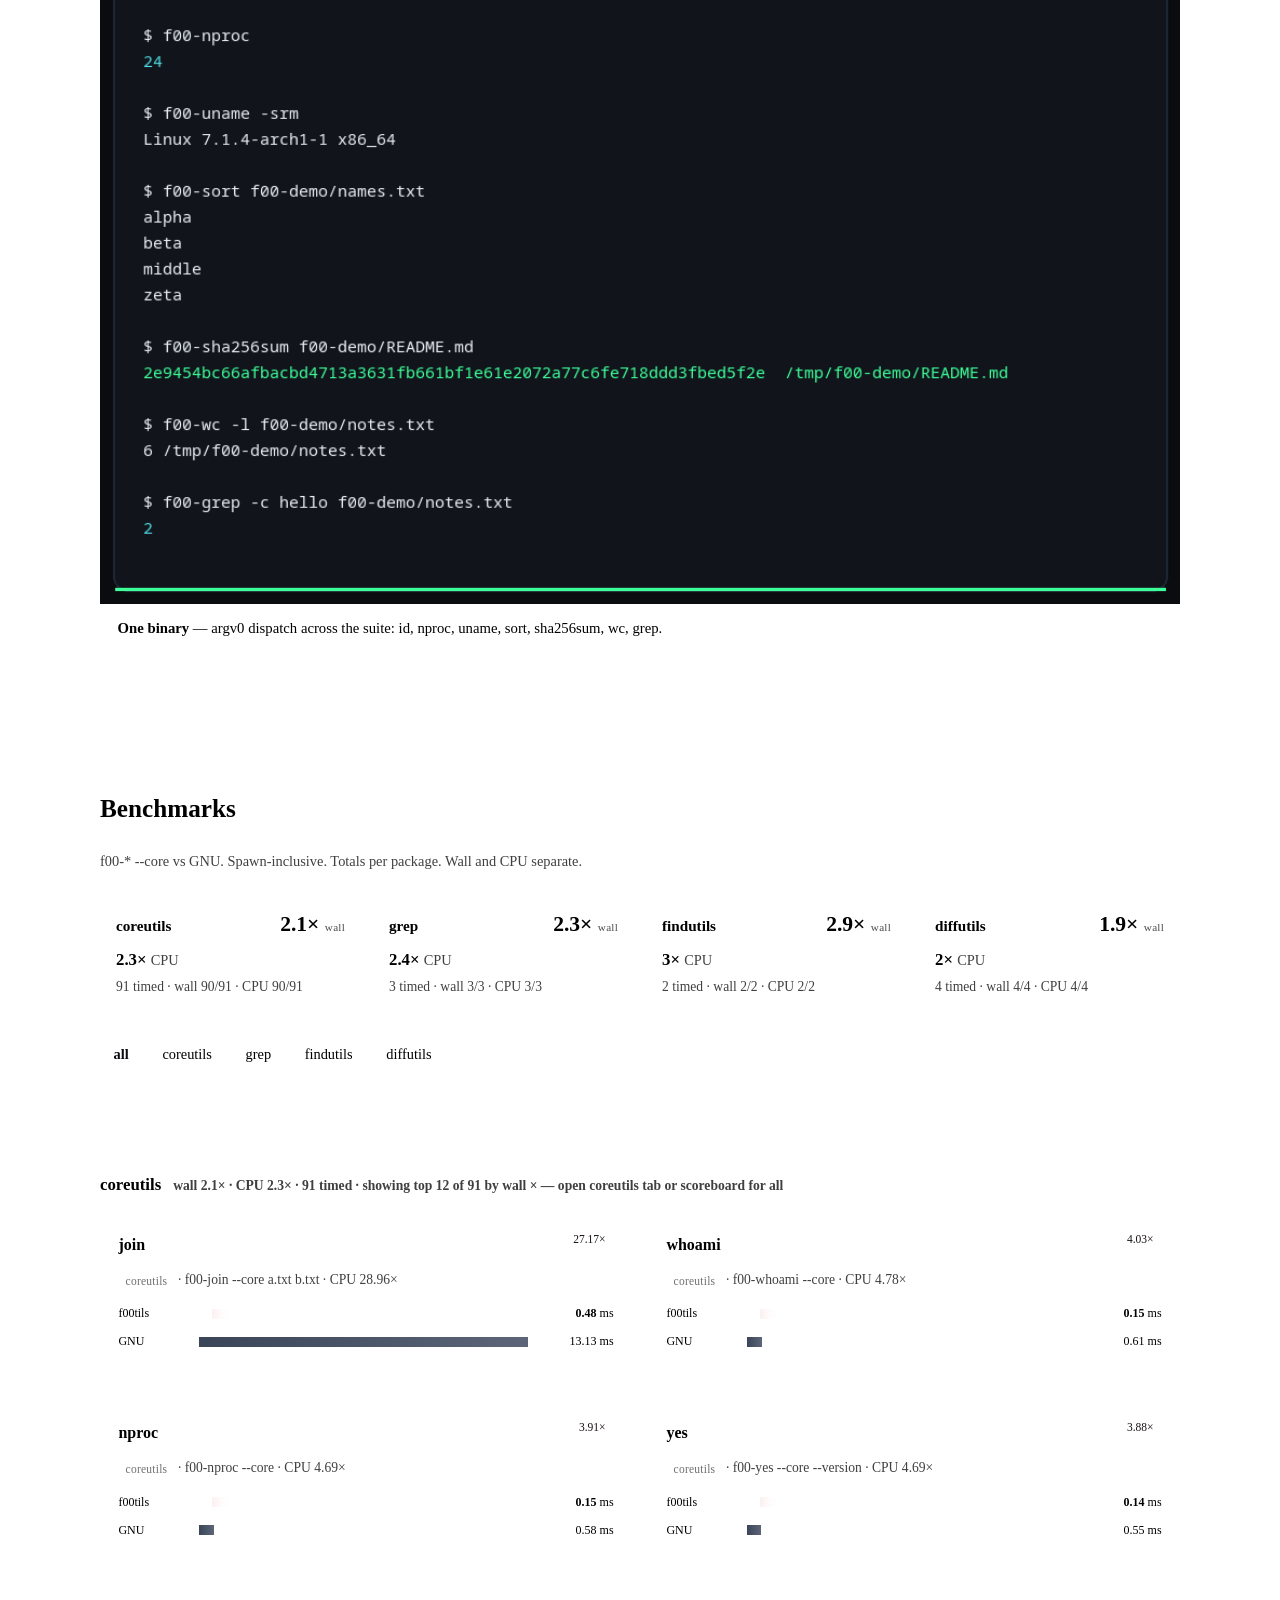
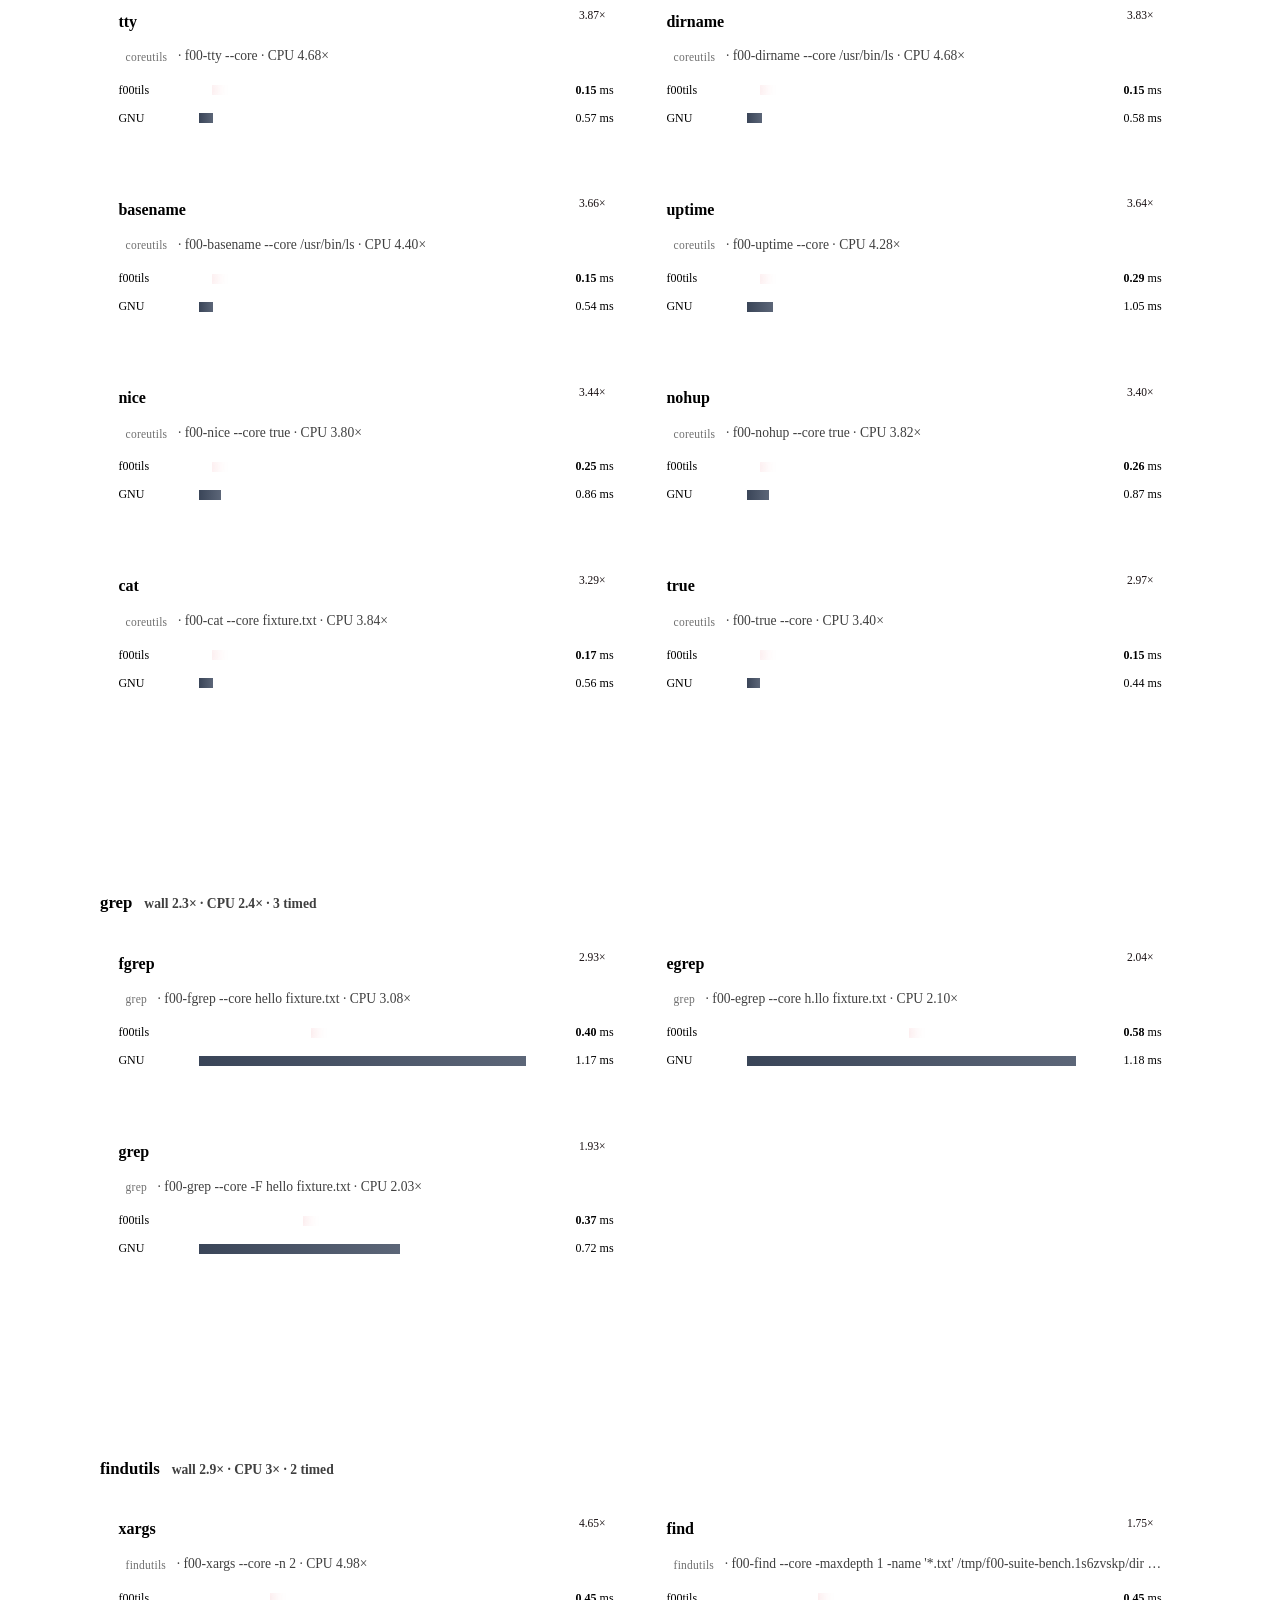
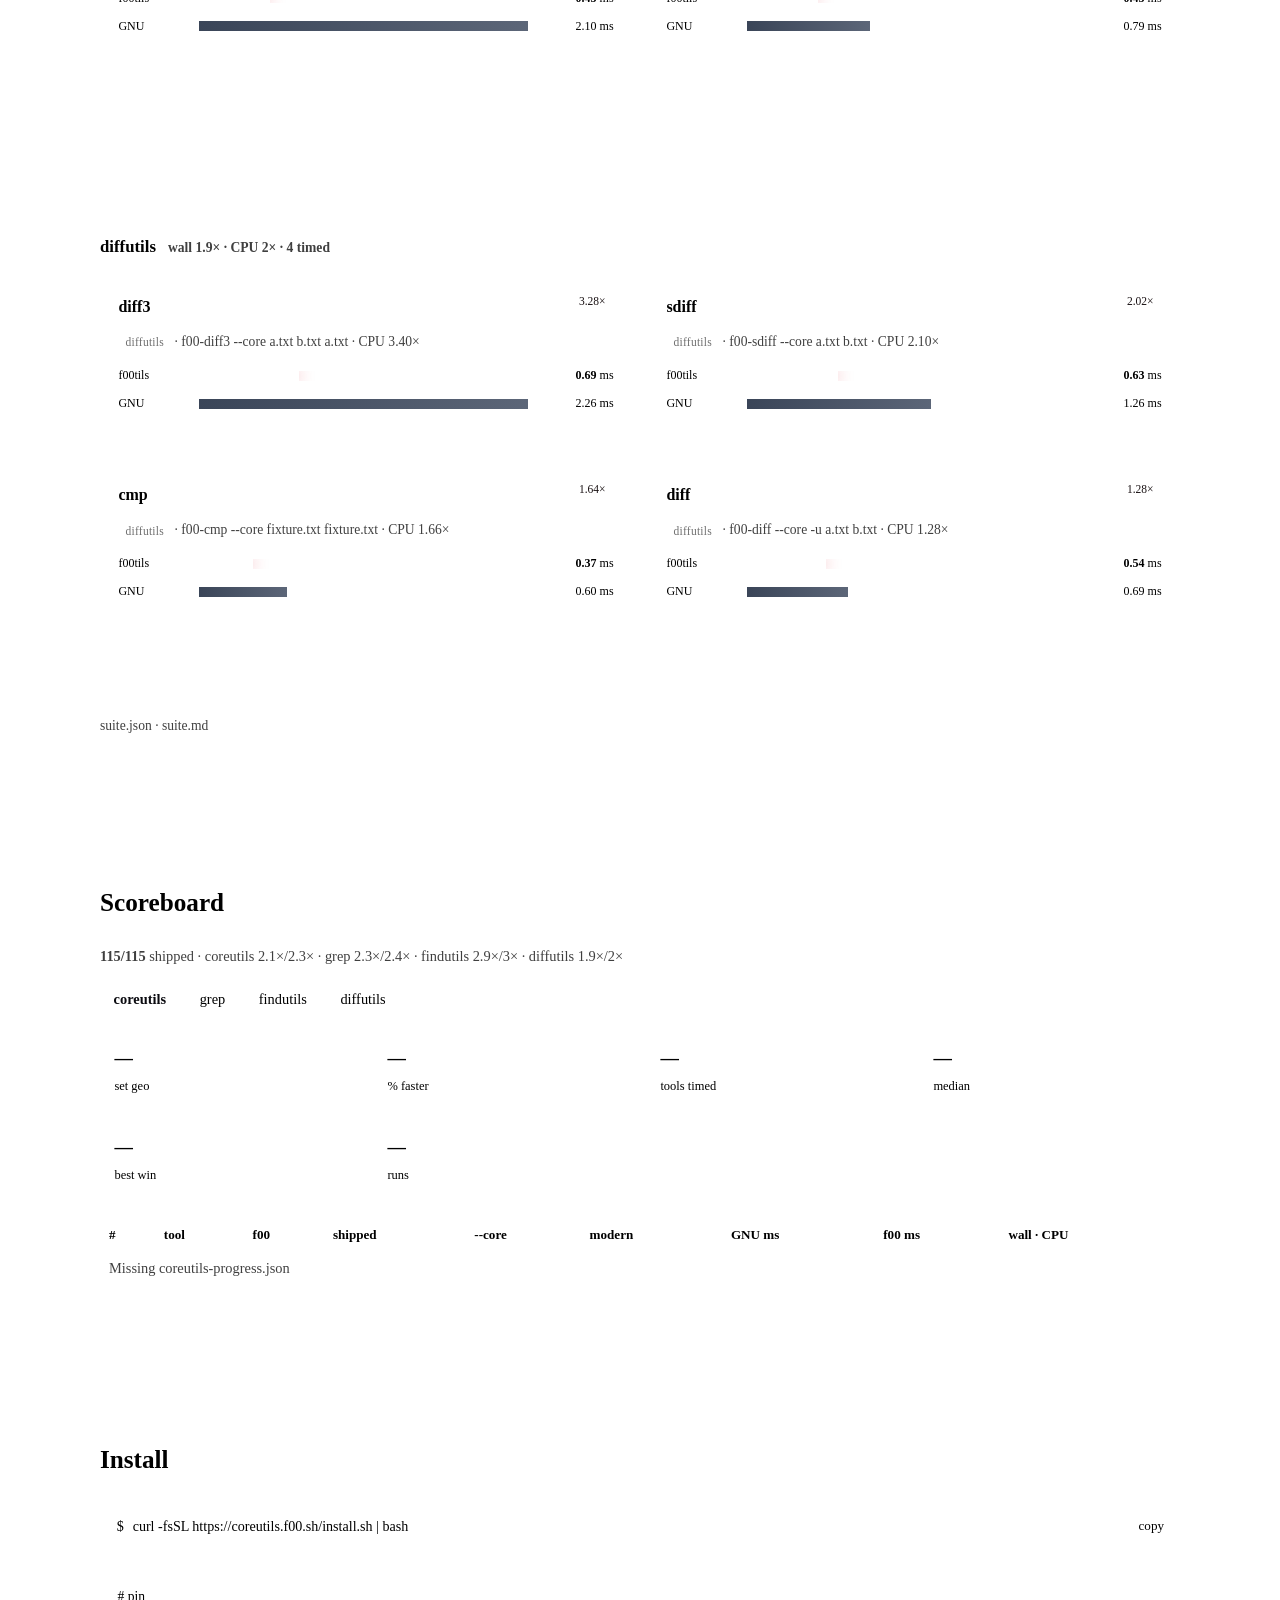
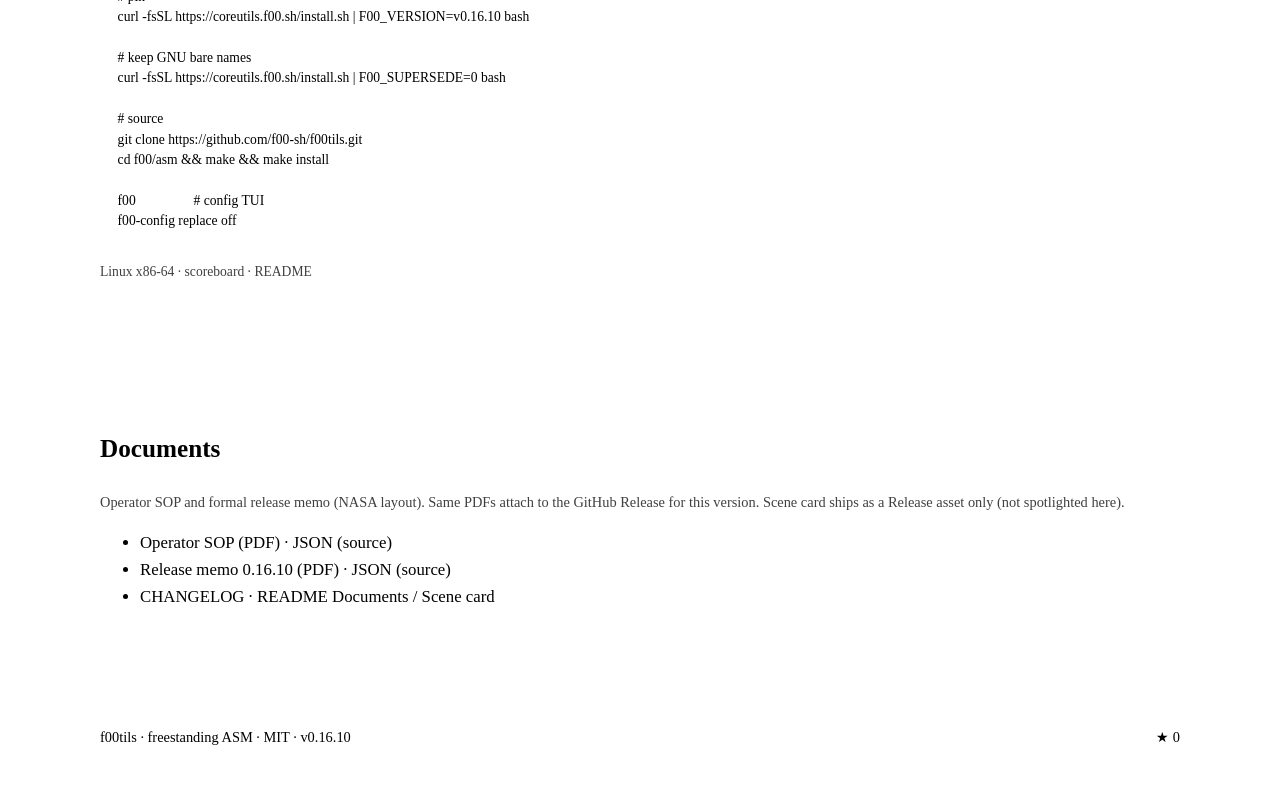
==== commit 14fce205: "fix: pin f00-theme-32 and drop pure white layout colors" ====
--- a/site/index.html
+++ b/site/index.html
@@ -5,7 +5,7 @@
   <meta name="viewport" content="width=device-width, initial-scale=1" />
   <title>f00tils — freestanding assembly GNU userland</title>
   <meta name="description" content="115 GNU tools in one freestanding x86-64 ASM multicall. --core: byte-identical and faster. Modern: themed terminal UX." />
-  <meta name="theme-color" content="#2096EE" />
+  <meta name="theme-color" content="#2A7EB0" />
   <link rel="canonical" href="https://coreutils.f00.sh/" />
   <link rel="icon" href="assets/favicon.svg" type="image/svg+xml" />
   <link rel="icon" href="assets/favicon-32.png" type="image/png" sizes="32x32" />
@@ -17,7 +17,7 @@
   <meta property="og:image" content="https://coreutils.f00.sh/assets/og.png" />
   <meta name="twitter:card" content="summary_large_image" />
   <meta name="twitter:image" content="https://coreutils.f00.sh/assets/og.png" />
-  <link rel="stylesheet" href="https://f00.sh/theme/f00-theme.css" />
+  <link rel="stylesheet" href="https://f00.sh/theme/f00-theme-32.css" />
   <link rel="stylesheet" href="styles.css" />
 </head>
 <body>
--- a/site/styles.css
+++ b/site/styles.css
@@ -483,7 +483,7 @@
 }
 
 .term-bar i:nth-child(1) {
-  background: #ffffff;
+  background: #E4E8ED;
 }
 .term-bar i:nth-child(2) {
   background: #b3b3b3;
@@ -536,7 +536,7 @@
   color: #5ad4e6;
 }
 .term-body .jk {
-  color: #ffffff;
+  color: #EDE6DE;
 }
 .term-body .js {
   color: #f0c14a;
@@ -1104,7 +1104,7 @@
 }
 
 .bar.fluid.f00 {
-  background: linear-gradient(90deg, #ffffff, var(--accent-hot));
+  background: linear-gradient(90deg, #D0D5DB, var(--accent-hot));
   box-shadow: 0 0 16px rgba(224, 32, 48, 0.35);
 }
 
@@ -1684,7 +1684,7 @@
   margin-top: 1.5rem;
   padding: 1.1rem 1.25rem 1.15rem;
   border: 1px solid var(--border);
-  border-left: 3px solid var(--accent, #ffffff);
+  border-left: 3px solid var(--accent, #D0D5DB);
   border-radius: 0;
   background: transparent;
 }
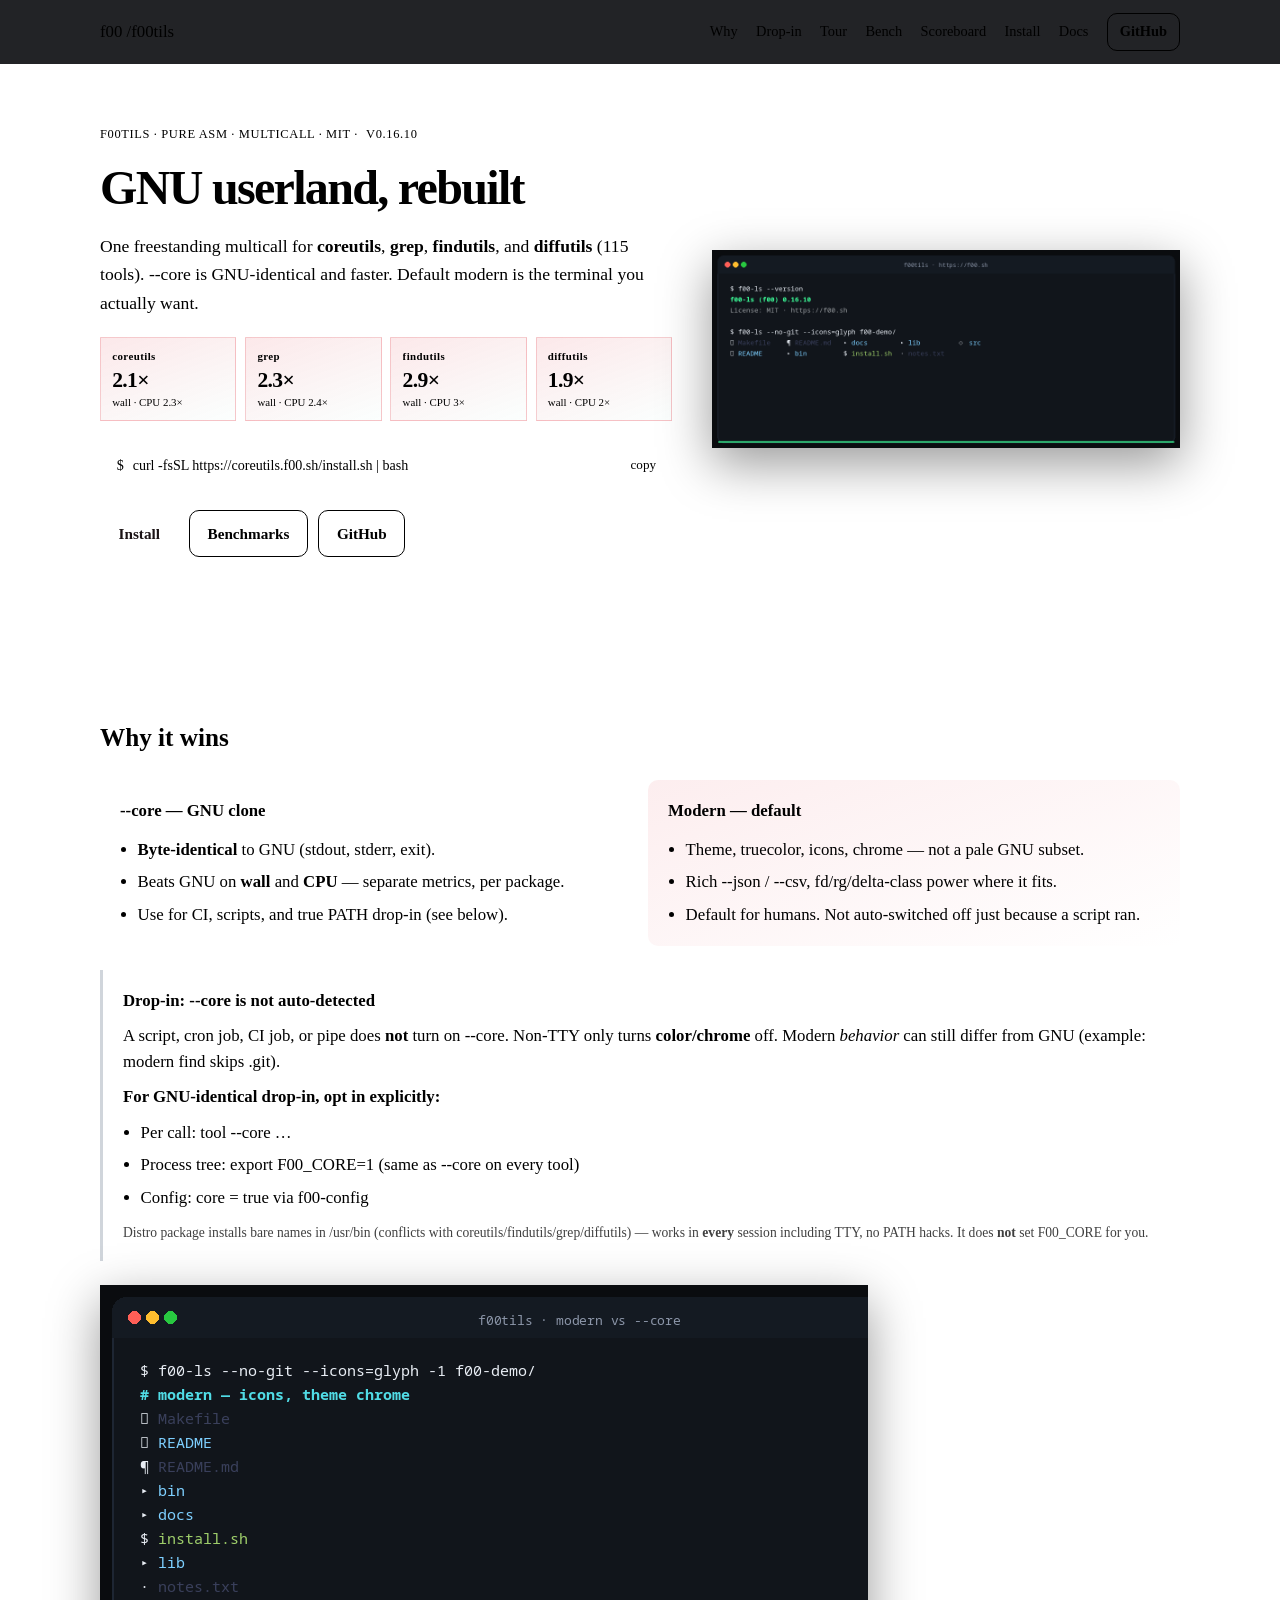
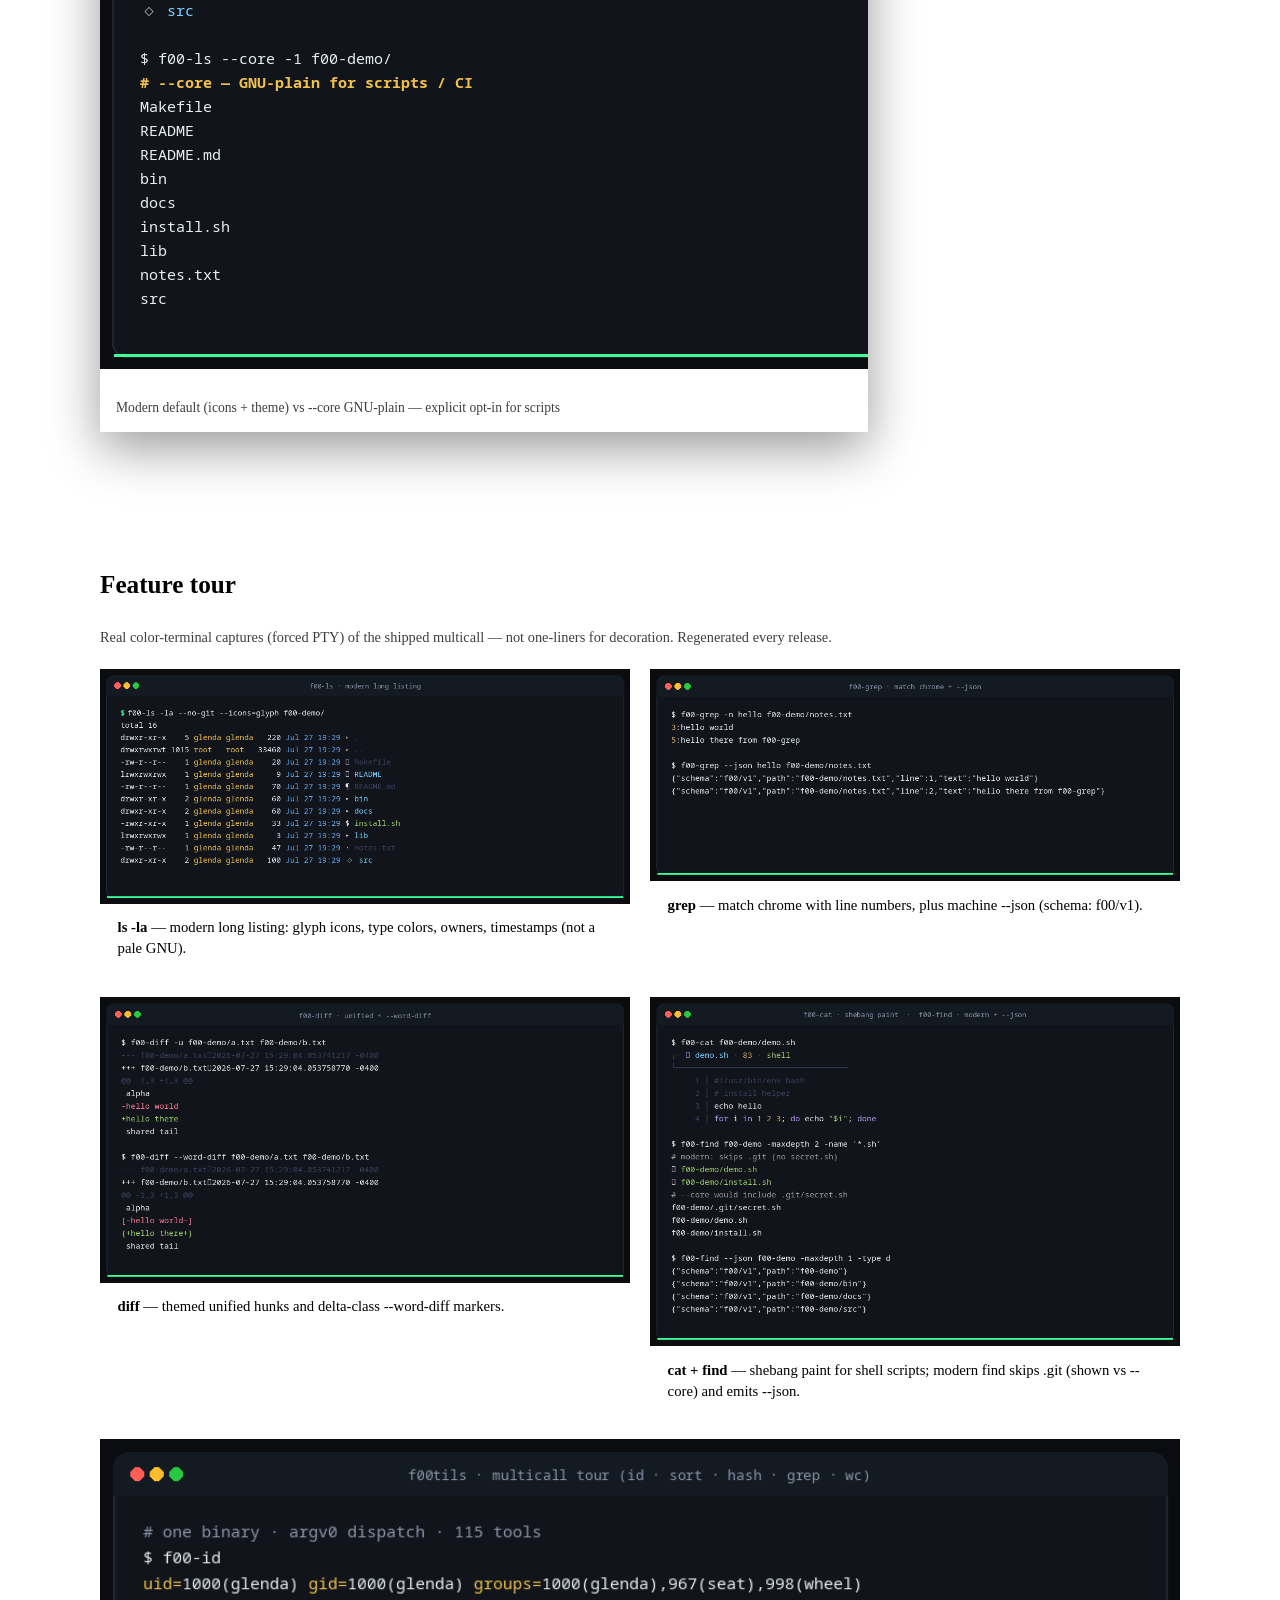
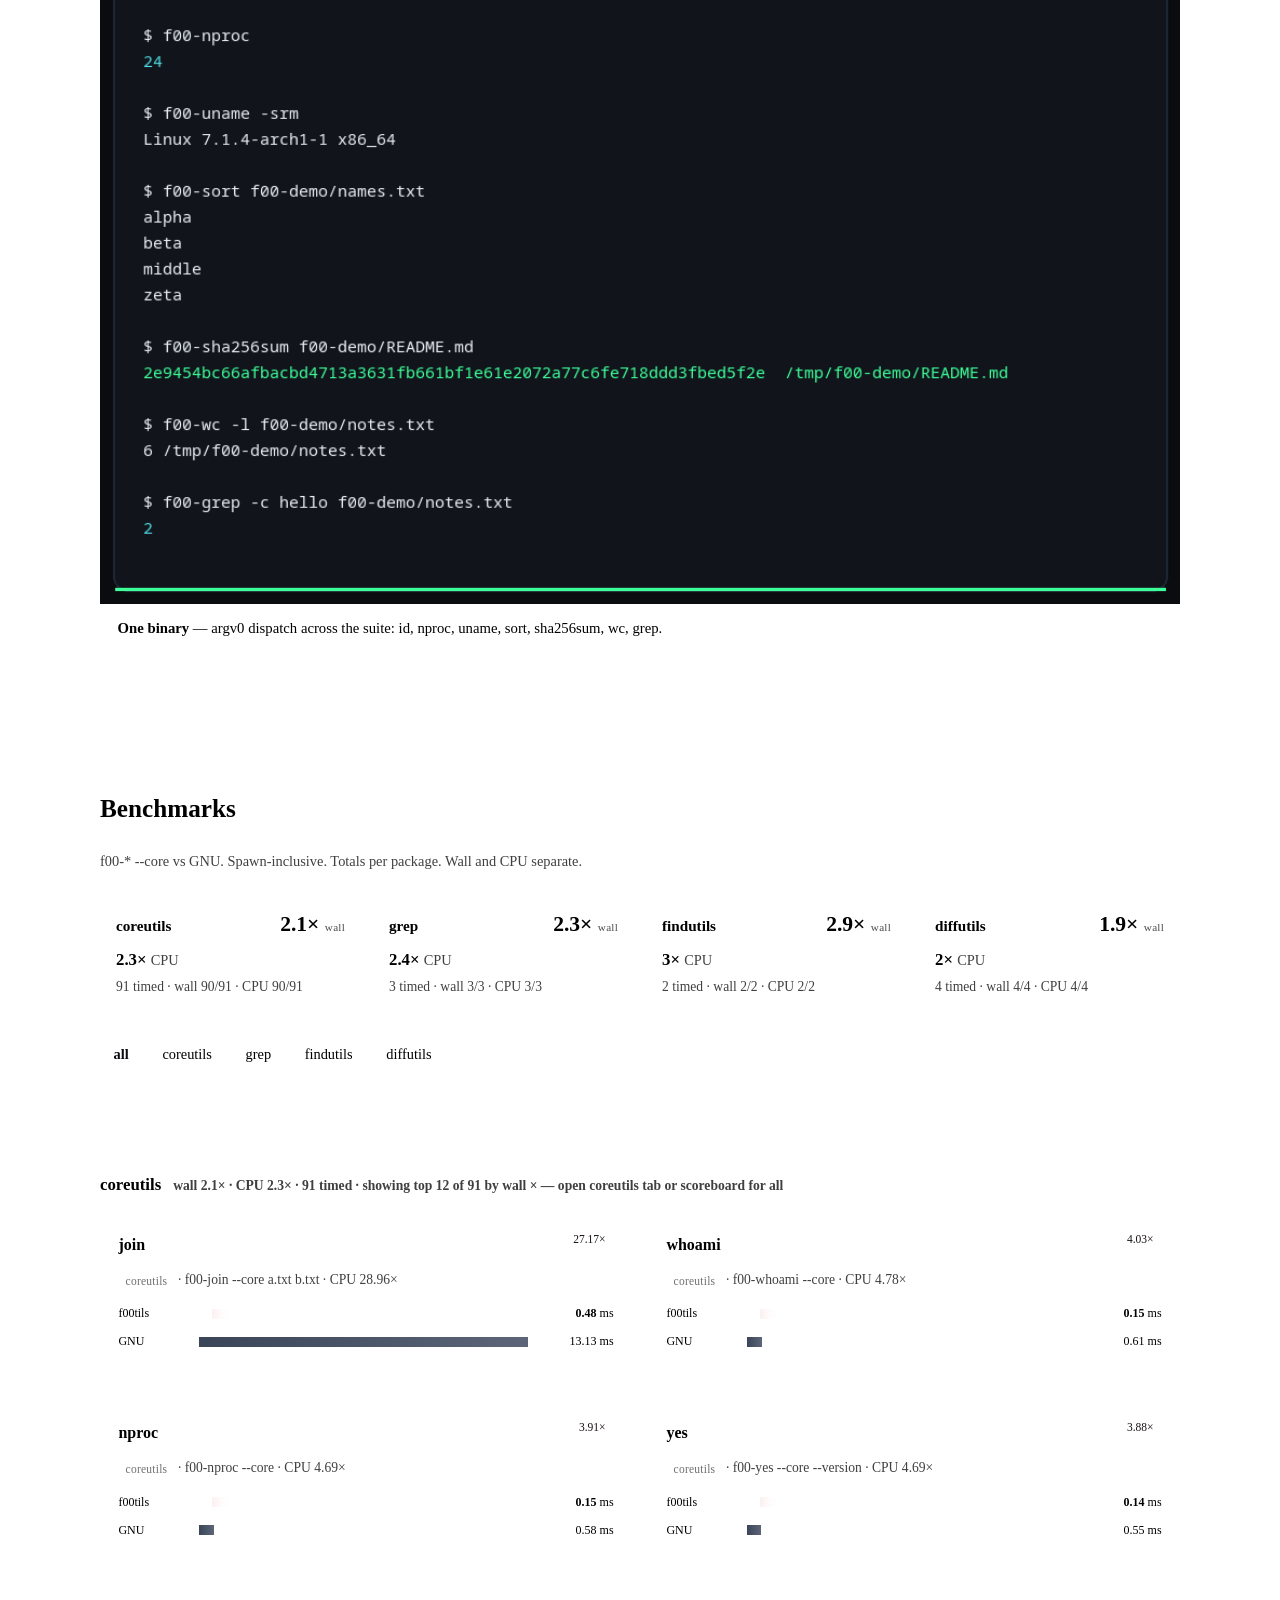
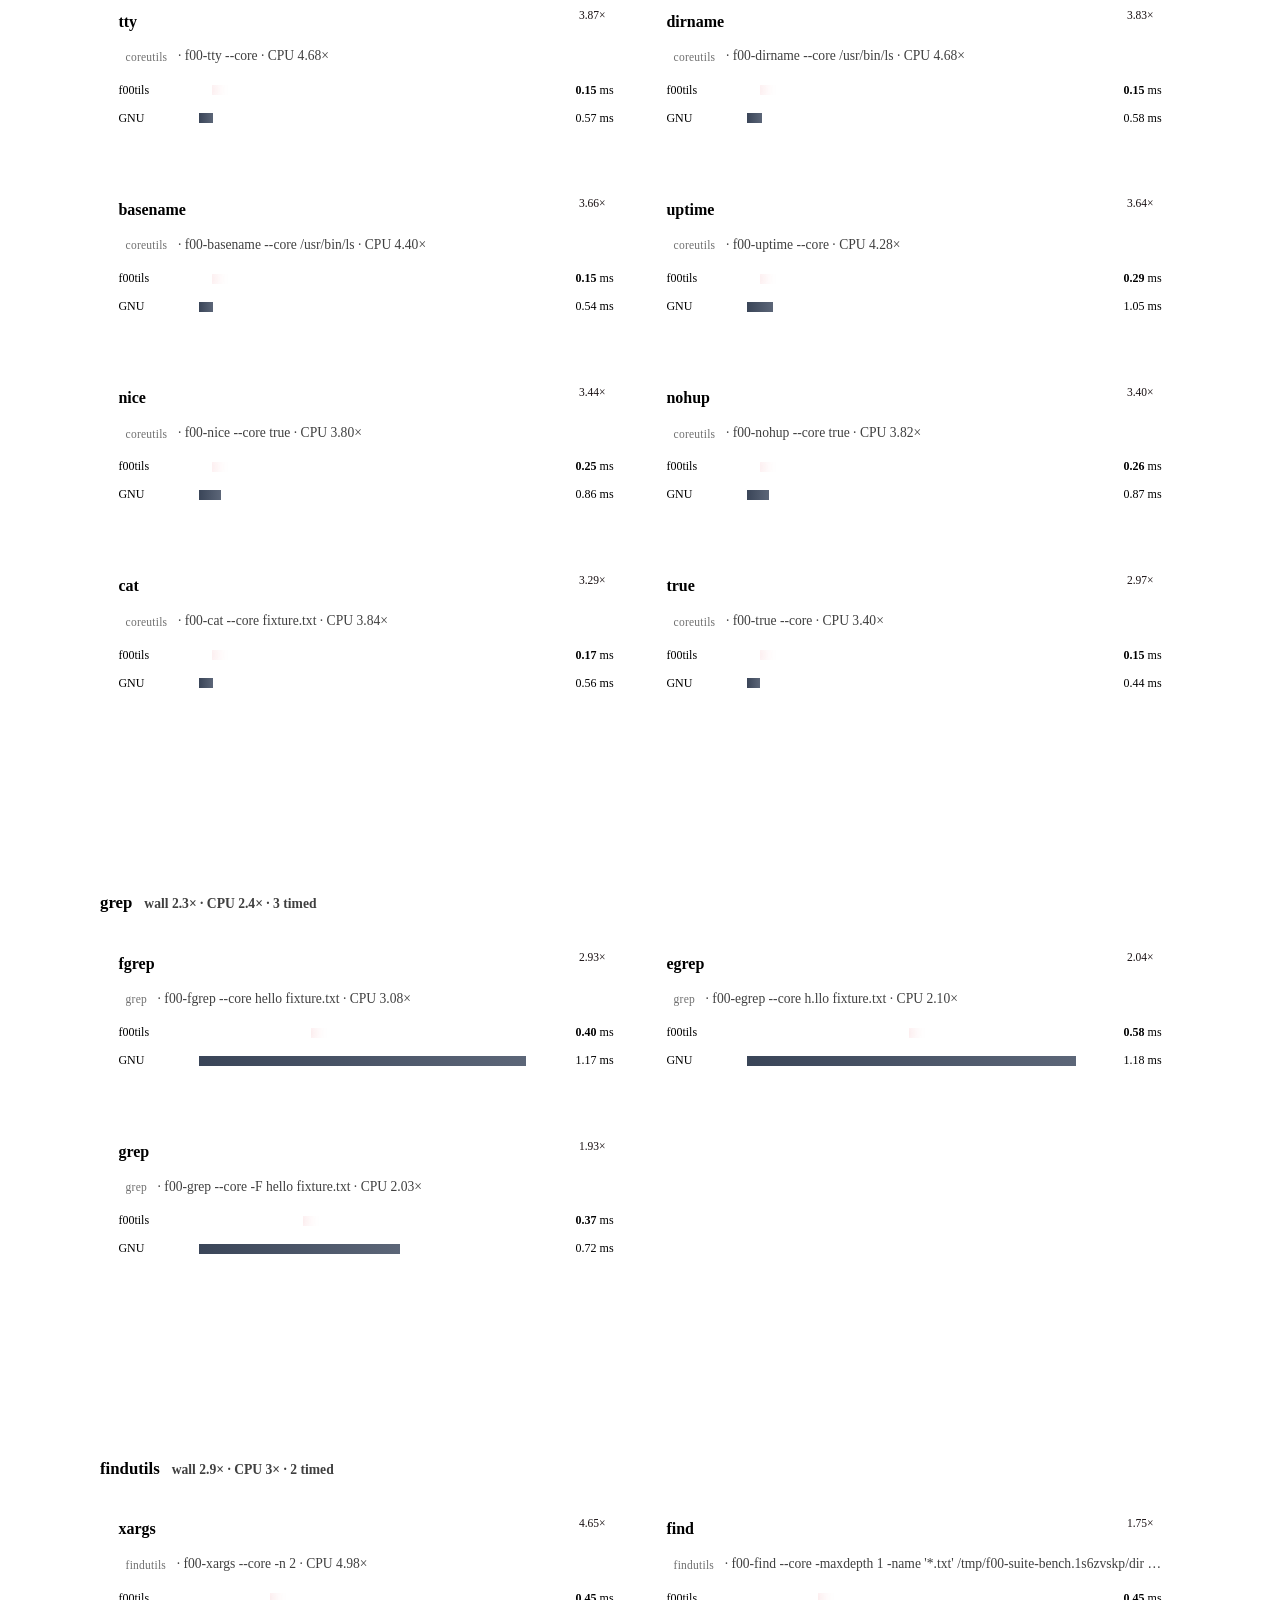
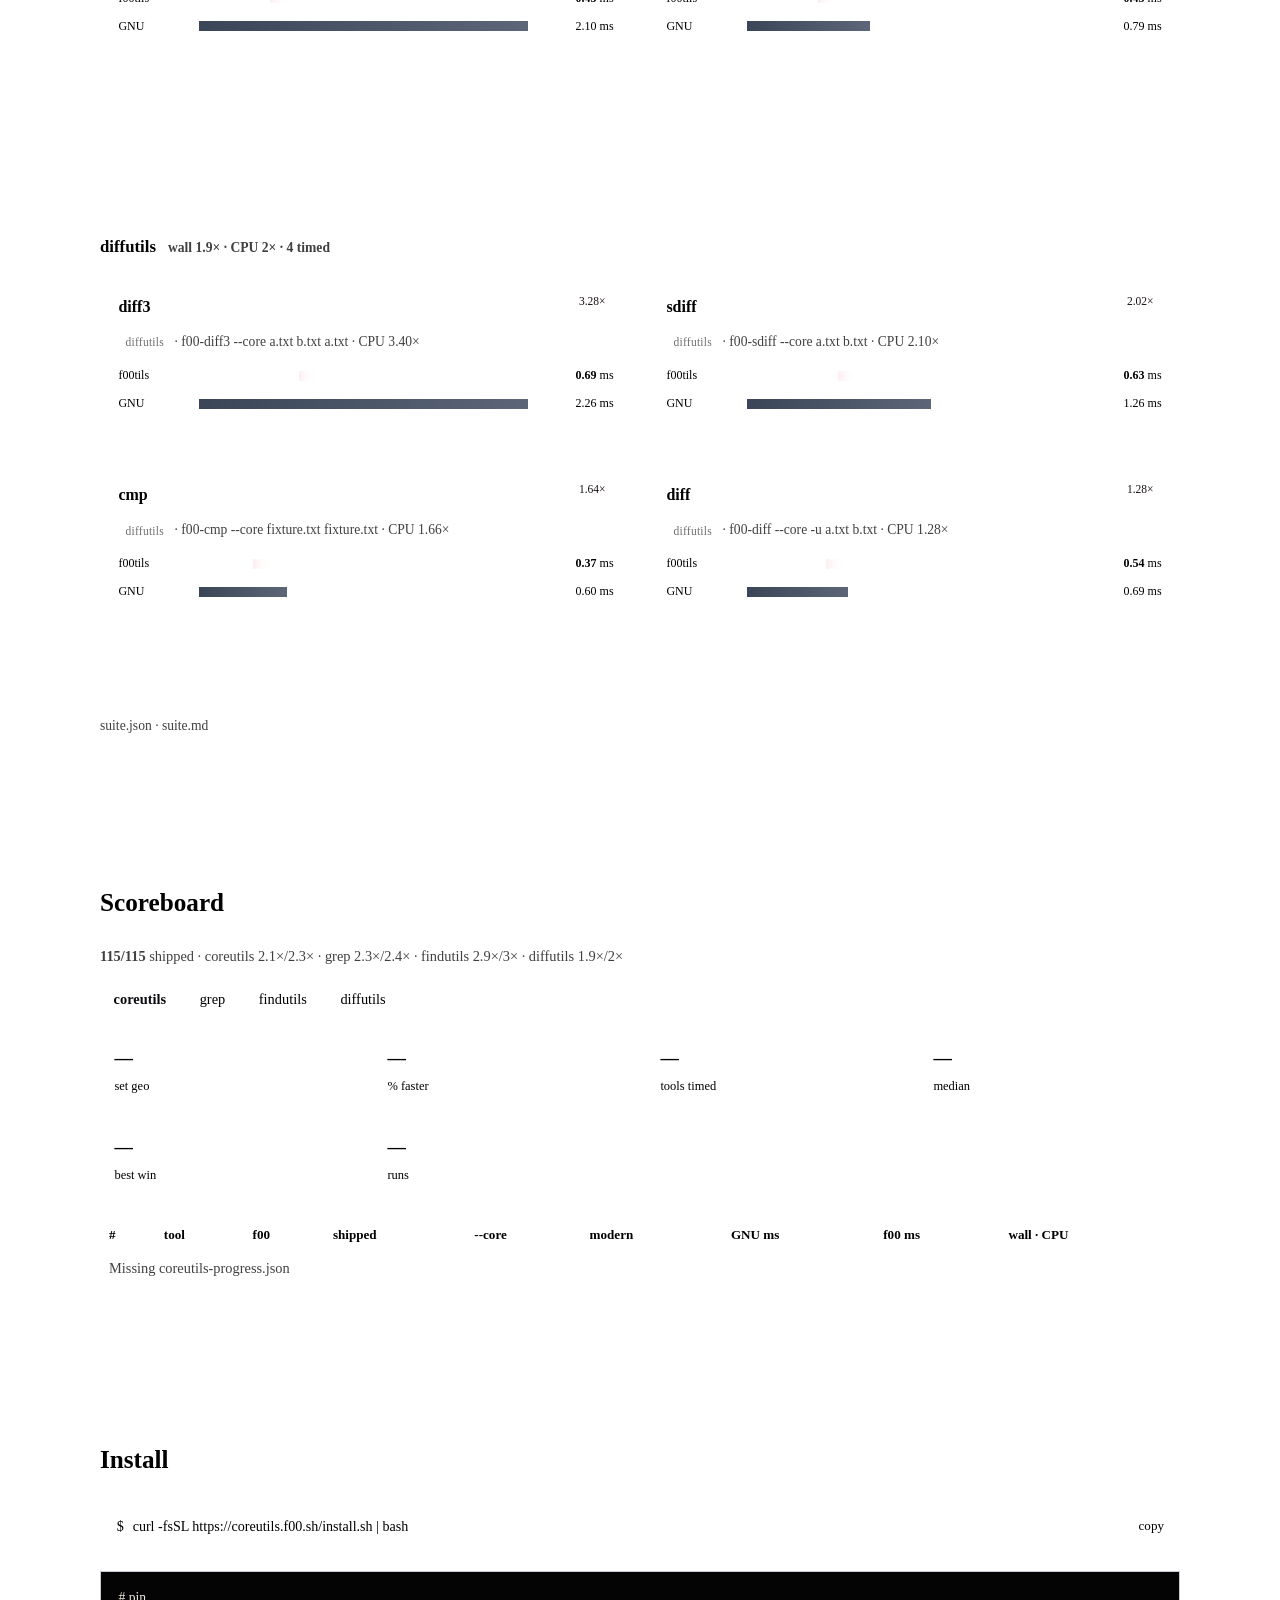
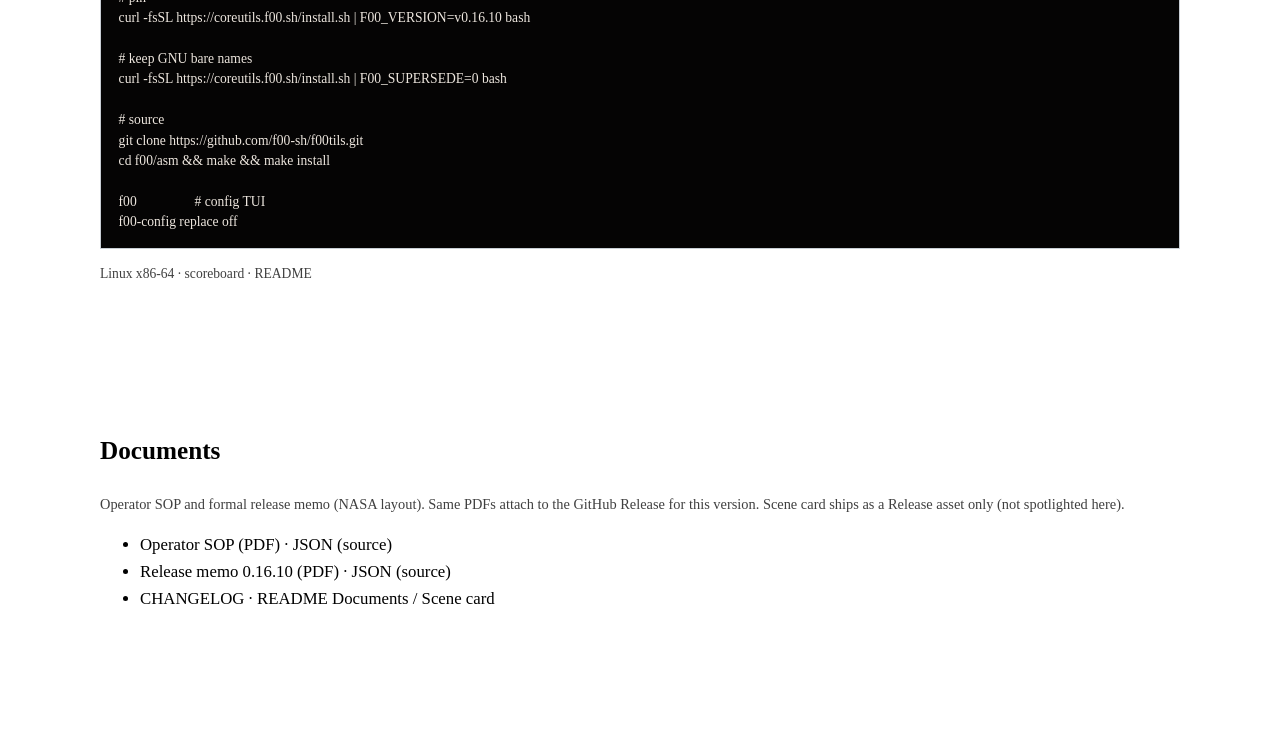
==== commit d6f03827: "fix: collective foot + night code wells (organic-throw)" ====
--- a/site/index.html
+++ b/site/index.html
@@ -5,7 +5,7 @@
   <meta name="viewport" content="width=device-width, initial-scale=1" />
   <title>f00tils — freestanding assembly GNU userland</title>
   <meta name="description" content="115 GNU tools in one freestanding x86-64 ASM multicall. --core: byte-identical and faster. Modern: themed terminal UX." />
-  <meta name="theme-color" content="#2A7EB0" />
+  <meta name="theme-color" content="#1E78C8" />
   <link rel="canonical" href="https://coreutils.f00.sh/" />
   <link rel="icon" href="assets/favicon.svg" type="image/svg+xml" />
   <link rel="icon" href="assets/favicon-32.png" type="image/png" sizes="32x32" />
@@ -17,7 +17,7 @@
   <meta property="og:image" content="https://coreutils.f00.sh/assets/og.png" />
   <meta name="twitter:card" content="summary_large_image" />
   <meta name="twitter:image" content="https://coreutils.f00.sh/assets/og.png" />
-  <link rel="stylesheet" href="https://f00.sh/theme/f00-theme-32.css" />
+  <link rel="stylesheet" href="https://f00.sh/theme/f00-theme.css" data-f00-theme="1" />
   <link rel="stylesheet" href="styles.css" />
 </head>
 <body>
@@ -352,12 +352,7 @@
     </section>
   </main>
 
-    <footer class="site-footer foot">
-    <div class="wrap footer-inner" style="display:flex;justify-content:space-between;gap:1rem;flex-wrap:wrap;align-items:baseline;">
-      <p>f00tils · freestanding ASM · MIT · <span data-version>v0.16.10</span></p>
-      <a class="foot-stars" href="https://github.com/f00-sh/f00tils" rel="noopener" data-f00-stars data-repo="f00-sh/f00tils">★ …</a>
-    </div>
-  </footer>
+    <footer class="site-footer foot" data-f00-chrome-slot="footer"></footer>
   <script src="app.js" defer></script>
   <script data-f00-stars-script>
 /* f00 GitHub stars — hub + project footers (also SPA-safe) */
@@ -458,5 +453,6 @@
 })();
 
 </script>
+  <script src="https://f00.sh/theme/f00-entropy.js?v=21" data-f00-entropy-script defer></script>
 </body>
 </html>
--- a/site/styles.css
+++ b/site/styles.css
@@ -459,11 +459,12 @@
 /* ── terminal ───────────────────────────────────────────── */
 
 .term {
-  background: var(--code-bg);
-  border: 1px solid var(--border-strong);
+  background: var(--f00-code-bg, #050404);
+  border: 1px solid #C8CED4;
   border-radius: 0;
   box-shadow: var(--shadow);
   overflow: hidden;
+  color: #EDE6DE;
 }
 
 .term-bar {
@@ -510,40 +511,22 @@
   white-space: pre;
 }
 
-/* ANSI-ish sample colors */
-.term-body .c {
-  color: var(--accent);
-}
-.term-body .w {
-  color: var(--text);
-}
-.term-body .d {
-  color: #6ea8fe;
-}
-.term-body .y {
-  color: #f0c14a;
-}
-.term-body .x {
-  color: #e8a0bf;
-}
-.term-body .g {
-  color: var(--accent);
-}
-.term-body .m {
-  color: var(--text-mute);
-}
-.term-body .cy {
-  color: #5ad4e6;
-}
-.term-body .jk {
+/* Heartbox dye on terminal samples (not generic ANSI web toys) */
+.term-body {
+  background: var(--f00-code-bg, #050404);
   color: #EDE6DE;
 }
-.term-body .js {
-  color: #f0c14a;
-}
-.term-body .jn {
-  color: #6ea8fe;
-}
+.term-body .c { color: #8A7874; }       /* comment dust */
+.term-body .w { color: #EDE6DE; }       /* cream light */
+.term-body .d { color: #1E78C8; }       /* sky */
+.term-body .y { color: #C49A3C; }       /* string ochre */
+.term-body .x { color: #C47A72; }       /* flesh keyword */
+.term-body .g { color: #3D8A48; }       /* stem */
+.term-body .m { color: #C45A20; }       /* number heat */
+.term-body .cy { color: #3A94D8; }      /* bright sky fn */
+.term-body .jk { color: #454B93; }      /* violet const */
+.term-body .js { color: #C49A3C; }
+.term-body .jn { color: #3A94D8; }
 
 /* ── sections ───────────────────────────────────────────── */
 
@@ -1344,18 +1327,19 @@
 .code-block {
   margin: 0;
   padding: 1rem 1.1rem;
-  background: var(--code-bg);
-  border: 1px solid var(--border);
-  border-radius: var(--radius);
+  background: var(--f00-code-bg, #050404);
+  border: 1px solid #C8CED4;
+  border-radius: 0;
   overflow-x: auto;
   font-size: 0.85rem;
   line-height: 1.5;
-  color: var(--text-dim);
+  color: #EDE6DE;
 }
 
 .code-block code {
   color: inherit;
   white-space: pre;
+  background: transparent;
 }
 
 /* ACiD / 16colo.rs-style release scene card (file_id.diz) */
@@ -1545,8 +1529,10 @@
   font-size: 0.9em;
 }
 pre.code {
-  background: transparent;
+  background: var(--f00-code-bg, #050404);
+  color: #EDE6DE;
   padding: 1rem 1.1rem;
+  border: 1px solid #C8CED4;
   border-radius: 0;
   overflow-x: auto;
 }
